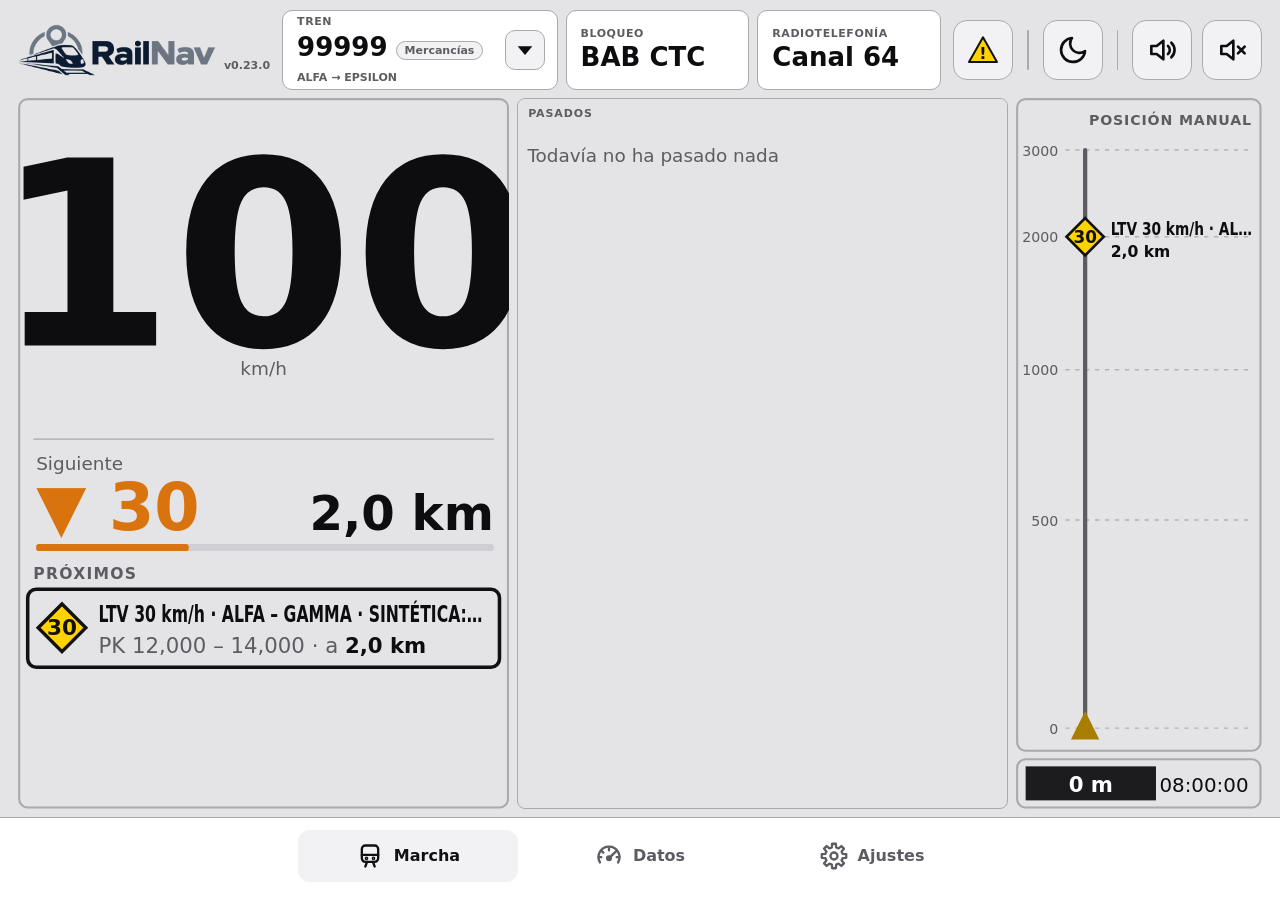
==== index.html @ 07e506e9 "RailNav 0.23.0: GPS sin cobertura, VME de estación y notas de Joan - GPS: si una lectura se descarta" ====
<!DOCTYPE html>
<html lang="es">
<head>
<meta charset="utf-8">
<title>RailNav</title>
<meta name="viewport" content="width=device-width, initial-scale=1, viewport-fit=cover, user-scalable=no">
<meta name="description" content="Hoja de ruta y LTV para el maquinista. Servicio no oficial ni homologado por la AESF.">
<meta name="theme-color" content="#0a0a0b">
<meta name="apple-mobile-web-app-capable" content="yes">
<meta name="mobile-web-app-capable" content="yes">
<meta name="apple-mobile-web-app-status-bar-style" content="black-translucent">
<meta name="apple-mobile-web-app-title" content="RailNav">
<link rel="manifest" href="manifest.webmanifest">
<link rel="apple-touch-icon" href="img/apple-touch-icon.png">
<link rel="icon" type="image/png" sizes="192x192" href="img/icon-192.png">
<link rel="stylesheet" href="css/app.css">
<script>
  // Tema antes de pintar, para que no parpadee.
  try { const t = JSON.parse(localStorage.getItem("railnav.tema")); if (t) document.documentElement.dataset.theme = t; } catch (e) {}
  // App instalada en la pantalla de inicio: la barra de estado del iPad va encima.
  if (navigator.standalone || matchMedia("(display-mode: standalone)").matches) document.documentElement.classList.add("instalada");
  // Disposición de la pantalla (Ajustes → Pantalla): teléfono o tablet; «auto» según el tamaño.
  try {
    const d = JSON.parse(localStorage.getItem("railnav.pantalla")) || "auto";
    document.documentElement.dataset.disp = d !== "auto" ? d : Math.min(screen.width, screen.height) < 600 ? "telefono" : "tablet";
  } catch (e) { document.documentElement.dataset.disp = Math.min(screen.width, screen.height) < 600 ? "telefono" : "tablet"; }
</script>
</head>
<body class="app">
<div class="w"><div class="row">
<div class="menu">
  <div class="brand" id="brand"></div>
  <div class="herr">
   <nav class="nav"><button id="m-marcha" aria-label="Pantalla de marcha" data-l="Marcha"></button><button id="m-datos" aria-label="Datos del tren" data-l="Datos"></button><button id="m-ajustes" aria-label="Ajustes" data-l="Ajustes"></button></nav>
   <div class="mb"><button id="m-tf" class="m-tf" aria-label="Telefonemas" title="Telefonemas"><svg viewBox="0 0 48 48" width="30" height="30" aria-hidden="true"><polygon points="24,5 45,42 3,42" fill="#ffd200" stroke="#111" stroke-width="3" stroke-linejoin="round"/><text x="24" y="38" font-size="24" font-weight="800" text-anchor="middle" fill="#111">!</text></svg><span id="tf-n" class="tf-n" hidden></span></button><span class="sep tf-sep" aria-hidden="true"></span><button id="m-tema" aria-label="Tema día o noche"></button><span class="sep" aria-hidden="true"></span><button id="m-vol" aria-label="Volumen" aria-haspopup="true" aria-expanded="false"></button><button id="m-mute" aria-label="Silenciar" aria-pressed="false"></button></div>
  </div>
</div>
<div class="info" aria-live="polite">
  <div class="ic ic-tren"><small>Tren</small><b id="in-tren">—</b><span id="in-ruta" class="ic-r"></span><button id="in-ficha" class="ic-tg" aria-expanded="false" aria-controls="pop-ficha" aria-label="Ver los datos del tren" title="Datos del tren" hidden></button></div>
  <div class="ic"><small>Bloqueo</small><b id="in-bq">—</b></div>
  <div class="ic"><small><span class="larga">Radiotelefonía</span><span class="corta">Radio</span></small><b id="in-rd">—</b></div>
</div>
<!-- Datos del tren: desplegable flotante desde el cuadro «Tren», en todas las pantallas (v0.20.2) -->
<div id="pop-ficha" class="pop-ficha" role="dialog" aria-label="Datos del tren" hidden><div id="kv" class="ficha"></div></div>
<div id="rev" class="modal" hidden>
 <div class="modal-c" role="dialog" aria-modal="true" aria-labelledby="rev-t">
  <h2 id="rev-t">Revisar LTV</h2>
  <div id="rev-d" class="rev-d"></div>
  <label class="rev-v" id="rev-vl">Velocidad para este tren<span><input id="rev-v" type="text" inputmode="numeric" pattern="[0-9]*" maxlength="3" autocomplete="off"><b>km/h</b></span></label>
  <div class="rev-b">
   <button id="rev-si" class="pri">Aplica</button>
   <button id="rev-no">No aplica</button>
  </div>
  <div class="rev-b2"><button id="rev-quitar">Volver a «a revisar»</button><button id="rev-x">Cancelar</button></div>
  <div class="rev-nota">La decisión es tuya: se guarda en este dispositivo, solo para esta ruta. Si aplica, cuenta en la velocidad máxima de la marcha; si no, deja de avisarse.</div>
 </div>
</div>
<div id="tf-modal" class="modal tf-modal" hidden>
 <div class="modal-c tf-modal-c" role="dialog" aria-modal="true" aria-labelledby="tf-titulo">
  <form id="tf-form" class="tf-form" hidden autocomplete="off">
   <input type="hidden" id="tf-id">
   <h2 id="tf-titulo" class="tf-titulo"></h2>
   <div class="tf-2 tf-meta">
    <label>Número<input id="tf-num" type="number" inputmode="numeric" min="1" max="99" required></label>
    <label>Hora<input id="tf-hora" type="time" required></label>
   </div>
   <label class="tf-meta">Emisor<input id="tf-emisor" list="tf-emisores" placeholder="p.e. RC CTC"></label>
   <label class="tf-meta">Receptor<input id="tf-receptor" placeholder="Maquinista …"></label>
   <div class="tf-t tf-meta">Telefonema</div>
   <div class="seg tf-meta" role="radiogroup" aria-label="Tipo de telefonema">
    <label><input type="radio" name="tf-tipo" value="ltv" checked>Establece LTV/CSV</label>
    <label><input type="radio" name="tf-tipo" value="suprime">Suprime LTV/CSV</label>
    <label><input type="radio" name="tf-tipo" value="registro">Otro</label>
   </div>
   <div class="tf-lugar">
    <div class="tf-2">
     <label><span>Velocidad</span><span class="tf-u"><input id="tf-v" type="number" inputmode="numeric" min="1" max="400" placeholder="km/h"><b>km/h</b></span></label>
     <label>Vía(s)<input id="tf-via" placeholder="p. ej. I, II"></label>
    </div>
    <div class="tf-2">
     <label>PK inicio<input id="tf-pki" inputmode="decimal" placeholder="p. ej. 45,3"></label>
     <label>PK final<input id="tf-pkf" inputmode="decimal" placeholder="p. ej. 46,1"></label>
    </div>
    <label>Estación inicio<select id="tf-esti"></select></label>
    <label>Estación final<select id="tf-estf"></select></label>
    <div id="tf-donde" class="tf-r"></div>
   </div>
   <div class="tf-ltv">
    <label>Causa<input id="tf-causa" placeholder="p. ej. estado de la vía"></label>
    <div class="tf-t">Señalización</div>
    <div class="seg" role="radiogroup" aria-label="Señalización">
     <label><input type="radio" name="tf-sen" value="si" checked>Señalizada</label>
     <label><input type="radio" name="tf-sen" value="no">Sin señalizar</label>
    </div>
    <div class="tf-t">¿Supone CSV?</div>
    <div class="seg" role="radiogroup" aria-label="Supone CSV">
     <label><input type="radio" name="tf-csvr" value="si">Sí</label>
     <label><input type="radio" name="tf-csvr" value="no" checked>No</label>
    </div>
   </div>
   <label class="tf-otro">Mensaje<textarea id="tf-msg" rows="3" placeholder="El texto del telefonema"></textarea></label>
   <label class="tf-meta">Firma<input id="tf-firma" placeholder="Apellido del emisor" autocapitalize="words"></label>
   <div id="tf-err" class="tf-err" role="alert"></div>
   <div class="tf-bot"><button type="submit" id="tf-guardar">Guardar</button><button type="button" id="tf-cancelar">Cancelar</button></div>
  </form>
 </div>
</div>
<div id="conf" class="modal" hidden>
 <div class="modal-c conf-c" role="alertdialog" aria-modal="true" aria-labelledby="conf-t" aria-describedby="conf-m">
  <h2 id="conf-t"></h2>
  <p id="conf-m" class="conf-m"></p>
  <div class="rev-b"><button id="conf-no">Cancelar</button><button id="conf-si" class="pri"></button></div>
 </div>
</div>
<div id="pop-vol" class="pop pop-vol" role="dialog" aria-label="Volumen" hidden>
  <b id="vol-n" class="vol-n"></b>
  <div id="vol" class="vslider" role="slider" tabindex="0" aria-label="Volumen" aria-orientation="vertical" aria-valuemin="0" aria-valuemax="100"><i class="vs-fill"></i><i class="vs-thumb"></i></div>
</div>
<div class="vw">
 <!-- Pantalla de marcha -->
 <div id="v-marcha">
  <div id="aviso-ruta" class="aviso-ruta" role="alert" hidden>Esta ruta se generó con una versión anterior de RailNav y sus velocidades pueden ir desplazadas una fila. <b>Vuelve a generarla</b> desde los PDF en Ajustes.</div>
  <div class="scr">
   <div class="sup">
    <svg id="sa" viewBox="3.25 3.25 346.5 433.5" aria-label="Velocidad y avisos"></svg>
    <svg id="sc" viewBox="595.25 3.25 256.5 433.5" aria-label="Línea de tiempo: arrastra para mover el tren"></svg>
   </div>
   <div class="hist" id="hist" aria-label="Avisos pasados"><div id="hist-l"></div></div>
   <!-- Teléfono: los mismos datos en piezas que se leen a ese tamaño -->
   <div id="mv-vel" class="mv-vel" aria-label="Velocidad"></div>
   <div id="mv-prox" class="mv-prox" aria-label="Próximos avisos"></div>
   <svg id="mv-linea" class="mv-linea" aria-label="Línea de tiempo: arrastra para mover el tren"></svg>
   <div id="mv-odo" class="mv-odo"></div>
  </div>
  <div class="pie">
   <div id="simbar" class="simbar" hidden>
    <span class="sb-t">Simulación</span>
    <span class="sb-tr" role="group" aria-label="Reproducción">
     <button id="sb-ini" aria-label="Al principio de la ruta" title="Principio"></button>
     <button id="sb-atr" aria-label="Rebobinar 1 km" title="Rebobinar 1 km"></button>
     <button id="sb-play" aria-label="Marcha" title="Marcha"></button>
     <button id="sb-pausa" aria-label="Pausa" title="Pausa"></button>
     <button id="sb-ade" aria-label="Adelantar 1 km" title="Adelantar 1 km"></button>
     <button id="sb-fin" aria-label="Al final de la ruta" title="Final"></button>
    </span>
    <span class="sb-f" role="group" aria-label="Velocidad de la simulación"><button data-f="1">×1</button><button data-f="10">×10</button><button data-f="40">×40</button><button data-f="100">×100</button></span>
   </div>
  </div>
 </div>
 <!-- Datos -->
 <div id="v-datos" hidden>
  <div class="pn">
   <div class="hj-top"><div class="tabs" id="tabs"><button data-t="hoja" class="on">Hoja de ruta</button><button data-t="dltv">DLTV</button><button data-t="cvm">CVM</button></div><button id="hj-aqui" aria-label="Ir a la posición actual" title="Posición actual"></button></div>
   <div id="t-hoja">
    <div class="hj-ley"><span><i style="background:#28A0FF"></i>CSV</span><span><i class="i-aqui"></i>Posición actual</span><span><i class="i-rep"></i>Celda combinada</span></div>
    <div class="hj-w" id="hj-w"><table id="tb" class="hj"></table></div>
   </div>
   <div id="t-cvm" hidden><div id="cv" class="cv"></div></div>
   <div id="t-dltv" hidden>
    <div class="dl-top"><div class="hj-ley" id="dl-cab"></div><button class="ltvm-mas" data-ltvman="nueva">+ Añadir LTV</button></div>
    <div id="dl-man"></div>
    <div class="hj-w" id="dl-w"><table id="dl" class="hj dlc"></table></div>
   </div>
  </div>
 </div>
 <!-- Ajustes -->
 <div id="v-ajustes" hidden>
  <section class="pn aj">
   <h2 data-i="doc">Nueva ruta</h2>
   <div class="cargas">
    <label class="carga"><span class="carga-i" data-i="doc"></span><span><b>Hoja de ruta</b><small class="carga-n" data-vacio="Elegir PDF">Elegir PDF</small></span><input id="f-hoja" type="file" accept="application/pdf,.pdf"></label>
    <label class="carga"><span class="carga-i" data-i="ltv"></span><span><b>DLTV de la semana</b><small class="carga-n" data-vacio="Elegir PDF">Elegir PDF</small></span><input id="f-dltv" type="file" accept="application/pdf,.pdf"></label>
    <label class="carga"><span class="carga-i" data-i="doc"></span><span><b>CVM</b><small class="carga-n" data-vacio="Elegir PDF">Elegir PDF</small></span><input id="f-cvm" type="file" accept=".pdf,application/pdf,.json,application/json" multiple></label>
   </div>
   <div id="cvm-lista" class="cvm-lista"></div>
   <label class="fila" id="fila-prevalece" hidden><span>Si la hoja y el CVM no coinciden<small>Se aplica al generar la ruta</small></span><select id="sel-prevalece"><option value="restrictiva">La más restrictiva</option><option value="hoja">La hoja de ruta</option><option value="cvm">El CVM</option></select></label>
   <label class="fila"><span>Cruzar con</span><select id="sel-dltv"></select></label>
   <button id="b-generar" class="pri ancho" disabled>Generar ruta</button>
   <div id="gen-msg" class="gen-msg" aria-live="polite"></div>
   <div id="gen-tramos" class="tr-rev" hidden></div>
  </section>
  <section class="pn aj">
   <h2 data-i="rutas">Rutas guardadas</h2>
   <div id="rutas"></div>
   <div class="botones">
    <label class="boton"><input id="f-ruta" type="file" accept=".json,application/json" multiple>Cargar paquete</label>
    <button id="b-demo">Ruta de demostración</button>
   </div>
   <div id="msg-rutas" class="note"></div>
  </section>
  <section class="pn aj">
   <h2 data-i="pin">Posición del tren</h2>
   <div class="seg" role="radiogroup" aria-label="De dónde sale la posición">
    <label><input type="radio" name="modo" value="manual">Manual</label>
    <label><input type="radio" name="modo" value="simulacion">Simulación</label>
    <label id="op-gps"><input type="radio" name="modo" value="gps">GPS</label>
   </div>
   <div id="desc-modo" class="seg-desc"></div>
   <div id="est-gps" class="estado"></div>
   <div id="geo-info" class="geo-info"></div>
   <button id="b-geo">Preparar el GPS de esta ruta</button>
   <div id="geo-msg" class="gen-msg" aria-live="polite"></div>
   <label class="sw" id="op-simgps"><span>GPS simulado<small>Un tren ficticio con errores y túneles, para probar en casa</small></span><input type="checkbox" role="switch"></label>
   <label class="fila sub"><span>Velocidad del tiempo</span><select id="sel-simgps"><option value="1">Real</option><option value="5">×5</option><option value="10">×10</option><option value="20">×20</option></select></label>
   <label class="sw"><span>Grabar recorrido<small id="est-grabar" class="estado">Para medir la precisión en un viaje</small></span><input type="checkbox" id="op-grabar" role="switch"></label>
   <div id="recorridos"></div>
   <details class="mas" id="prueba-cvm"><summary>Ruta de prueba desde el CVM</summary>
    <div class="sec-ley">Sin hoja de ruta: los PK, la V Max, los CSV, las VME, el bloqueo y la radio salen del CVM que has cargado y, si has elegido un DLTV, se cruzan sus LTV. No lleva horario ni paradas. <b>Solo para pruebas.</b></div>
    <label class="fila"><span>Línea</span><select id="pc-linea"></select></label>
    <label class="fila"><span>Desde</span><select id="pc-desde"></select></label>
    <label class="fila"><span>Hasta</span><select id="pc-hasta"></select></label>
    <label class="fila"><span>Tipo de tren<small>Columna del CVM</small></span><select id="pc-tipo"><option value="n">N</option><option value="a">A</option><option value="b">B</option></select></label>
    <label class="fila"><span>Velocidad máxima del tren<small>Vacío: la del CVM</small></span><input id="pc-tope" type="number" inputmode="numeric" min="10" max="400" step="5" placeholder="km/h"></label>
    <button id="pc-generar" class="pri ancho">Generar y abrir</button>
    <div id="pc-msg" class="gen-msg" aria-live="polite"></div>
   </details>
   <details class="mas"><summary>Cómo funciona el GPS</summary>
    <div class="note">El trazado de la vía sale de OpenStreetMap (© colaboradores de OpenStreetMap, licencia ODbL), con las estaciones de la hoja como referencia de los PK. Las rutas conocidas ya lo traen; para una nueva se prepara una vez con conexión y luego funciona sin ella. Sin lecturas buenas, la app avisa «posición no fiable». Un iPad solo Wi-Fi no tiene GPS: toma la posición de las redes Wi-Fi cercanas.</div>
   </details>
  </section>
  <section class="pn aj">
   <h2 data-i="campana">Durante la marcha</h2>
   <label class="sw"><span>Avisos sonoros<small id="desc-sonar"></small></span><input type="checkbox" id="op-sonar" role="switch"></label>
   <button id="b-probar-aviso">Escuchar los avisos</button>
   <label class="sw"><span>Adelanto o retraso<small>Respecto al horario de la hoja</small></span><input type="checkbox" id="op-desvio" role="switch"></label>
   <label class="sw lon"><span>Longitud del tren<small id="desc-longitud"></small></span><span class="lon-c"><input type="text" id="op-longitud" inputmode="numeric" pattern="[0-9]*" maxlength="4" autocomplete="off" placeholder="0" aria-label="Longitud del tren en metros"><b>m</b></span></label>
  </section>
  <section class="pn aj">
   <h2 data-i="pantalla">Pantalla</h2>
   <div class="seg" role="radiogroup" aria-label="Disposición">
    <label><input type="radio" name="pantalla" value="auto">Automática</label>
    <label><input type="radio" name="pantalla" value="telefono">Teléfono</label>
    <label><input type="radio" name="pantalla" value="tablet">Tablet</label>
   </div>
   <div id="est-pantalla" class="seg-desc"></div>
   <details class="mas"><summary>Bordes de la pantalla</summary>
    <div class="ajb"><span>Panel superior</span><button data-aj="sup" data-d="-4" aria-label="Menos">−</button><b id="aj-sup"></b><button data-aj="sup" data-d="4" aria-label="Más">+</button></div>
    <div class="ajb"><span>Panel inferior</span><button data-aj="inf" data-d="-4" aria-label="Menos">−</button><b id="aj-inf"></b><button data-aj="inf" data-d="4" aria-label="Más">+</button></div>
    <button id="aj-rest">Restablecer</button>
   </details>
   <label class="sw"><span>Pantalla siempre encendida<small id="est-despierto" class="estado"></small></span><input type="checkbox" id="op-despierto" role="switch"></label>
  </section>
  <section class="pn aj">
   <h2 data-i="tabla">Tablas de tramos</h2>
   <div class="sec-ley">La línea de ADIF de cada tramo, para cruzar la hoja con el DLTV. Se crean al generar una ruta nueva (la app propone las líneas y tú las confirmas) o se cargan de un archivo.</div>
   <details class="mas" id="tablas-d"><summary id="tablas-n">Tablas</summary><div id="tablas"></div></details>
   <div id="tabla-ed" class="tr-rev" hidden></div>
   <div class="botones"><label class="boton"><input id="f-tabla" type="file" accept=".json,application/json">Cargar tabla</label></div>
   <div id="msg-tablas" class="gen-msg" aria-live="polite"></div>
  </section>
  <section class="pn aj">
   <h2 data-i="pictos">Pictogramas</h2>
   <div class="sec-ley">Los avisos de la pantalla de marcha: forma, colores, distancia de aviso y mensaje.</div>
   <div class="botones copia"><button id="oi">Editar pictogramas</button><button id="b-pic-reset">Restablecer</button></div>
   <div id="msg-pic" class="gen-msg" aria-live="polite"></div>
  </section>
  <section class="pn aj">
   <h2 data-i="almacen">Tus datos</h2>
   <div id="datos-res" class="sec-ley"></div>
   <div id="datos-cad" class="caduca-aviso" role="status" hidden></div>
   <div class="botones copia">
    <button id="b-copia">Descargar copia de seguridad</button>
    <label class="boton"><input id="f-copia" type="file" accept=".json,application/json">Importar una copia</label>
   </div>
   <div id="imp" class="imp" hidden>
    <div id="imp-cab" class="imp-cab"></div>
    <div id="imp-lista"></div>
    <div class="botones copia"><button id="imp-si" class="pri">Incorporar lo marcado</button><button id="imp-no">Cancelar</button></div>
   </div>
   <button id="b-borrar-todo" class="peligro ancho">Borrar todos los datos</button>
   <div id="msg-datos" class="gen-msg" aria-live="polite"></div>
   <div class="note">Todo se guarda solo en este dispositivo. La copia es un solo archivo: sirve para cambiar de dispositivo, pasar rutas, DLTV, CVM o tablas de tramos a un compañero o enviarla al desarrollo de la app. Al importarla eliges qué se incorpora.</div>
  </section>
  <section class="pn aj">
   <h2 data-i="legal">Información legal</h2>
   <div class="botones legal-b">
    <button data-legal="condiciones">Condiciones de uso</button>
    <button data-legal="privacidad">Privacidad</button>
    <button data-legal="contacto">Contacto</button>
   </div>
  </section>
  <div id="acerca" class="acerca"></div>
 </div>
 <!-- Telefonemas -->
 <div id="v-tf" hidden>
  <div class="tf-cab"><h2>Telefonemas</h2><span id="tf-tren" class="tf-tren"></span></div>
  <button id="tf-nuevo" class="tf-nuevo">+ Nuevo telefonema</button>
  <datalist id="tf-emisores"></datalist>
  <div id="tf-lista"></div>
  <div class="tf-exp"><button id="tf-csv-exp">Exportar CSV para la empresa</button><button id="tf-compartir">Compartir el registro (texto)</button></div>
  <p class="tf-nota">Los telefonemas se guardan 30 días en este dispositivo y luego se borran solos. El CSV lleva todos los guardados, de todas las rutas.</p>
 </div>
 <!-- Información legal -->
 <div id="v-legal" hidden>
  <button id="bk-legal" style="margin:0 0 8px">← Ajustes</button>
  <div class="tabs" id="tabs-legal"><button data-legal="condiciones">Condiciones</button><button data-legal="privacidad">Privacidad</button><button data-legal="contacto">Contacto</button></div>
  <div class="pn" id="legal-txt"></div>
 </div>
 <!-- Pictogramas -->
 <div id="v-pictos" hidden>
  <button id="bk" style="margin:0 0 8px">← Ajustes</button>
  <div class="g">
   <div class="pn"><h2>Pictogramas de los avisos</h2><div class="sec-ley">Avisos de la pantalla de marcha: salen de la hoja de ruta y, los marcados DLTV, del documento de LTV. Se pueden editar.</div><div id="grid"></div><button id="nw">Nuevo</button><button id="du">Duplicar</button><button id="de">Eliminar</button></div>
   <div class="pn" id="ed"></div>
  </div>
  <div class="pn"><b>JSON de pictogramas</b><br><button id="ex">Exportar</button><button id="im">Aplicar JSON</button><button id="rr">Restaurar</button><textarea id="js" spellcheck="false" style="margin-top:8px"></textarea></div>
 </div>
</div>
</div></div>
<script type="module" src="js/main.js"></script>
</body>
</html>
---- css/app.css ----
:root{--bg:#e4e4e6;--ln:#a9a9ae;--tx:#0d0d0f;--gy:#5c5c62;--disc:#1c1c1e;--dt:#fff;--blu:#8e8e93;--blu2:#cfcfd3;--yl:#a87d00;--bt:#d1d1d6;--pn:#fff;--in:#f2f2f4;--ac:#111113;--lt:#d92d20;--dn:#d9730d;--up:#12805c;--sobre-ac:#fff;box-sizing:border-box;padding-top:env(safe-area-inset-top,0px);padding-bottom:env(safe-area-inset-bottom,0px)}
@media (prefers-color-scheme:dark){:root:not([data-theme="light"]){--bg:#0a0a0b;--ln:#3d3d42;--tx:#f2f2f4;--gy:#a1a1a8;--disc:#e5e5ea;--dt:#000;--blu:#636366;--blu2:#3a3a3e;--yl:#e6e600;--bt:#2c2c2e;--pn:#1c1c1e;--in:#111113;--ac:#f2f2f4;--lt:#ff5a4d;--dn:#ff9a3c;--up:#3fc28f;--sobre-ac:#000}
}
:root[data-theme="dark"]{--bg:#0a0a0b;--ln:#3d3d42;--tx:#f2f2f4;--gy:#a1a1a8;--disc:#e5e5ea;--dt:#000;--blu:#636366;--blu2:#3a3a3e;--yl:#e6e600;--bt:#2c2c2e;--pn:#1c1c1e;--in:#111113;--ac:#f2f2f4;--lt:#ff5a4d;--dn:#ff9a3c;--up:#3fc28f;--sobre-ac:#000}
*{box-sizing:border-box}
body{margin:0;overflow:hidden;background:var(--bg);color:var(--tx);font:15px/1.35 system-ui,-apple-system,"Segoe UI",sans-serif;padding:10px 18px}
.w{margin:0 auto;height:calc(100vh - 20px);height:calc(100dvh - 20px)}
.row{display:flex;flex-direction:column;gap:8px;align-items:stretch;height:100%}
.vw{flex:1;min-width:0;min-height:0;width:100%}
[hidden]{display:none!important}
#v-marcha,#v-datos,#v-ajustes,#v-pictos,#v-legal,#v-tf{height:100%;overflow:auto;-webkit-overflow-scrolling:touch;overscroll-behavior:contain}
#v-marcha{display:flex;flex-direction:column}
#v-datos{display:flex;flex-direction:column;overflow:hidden}
#v-datos>.pn:last-child{flex:1;min-height:0;display:flex;flex-direction:column;margin-bottom:0}
#t-hoja,#t-dltv,#t-cvm{flex:1;min-height:0;display:flex;flex-direction:column}
#v-ajustes>.pn:last-child,#v-pictos>.pn:last-child{margin-bottom:0}
.menu{display:flex;align-items:center;justify-content:space-between;gap:12px;width:100%}
.info{display:grid;grid-template-columns:repeat(3,minmax(0,1fr));gap:8px}
.ic{display:flex;align-items:center;justify-content:space-between;gap:10px;min-width:0;border:1.5px solid var(--ln);border-radius:10px;background:var(--pn);padding:6px 14px}
.ic small{flex:none;font-size:11px;font-weight:700;letter-spacing:.05em;text-transform:uppercase;color:var(--gy)}
.ic b{min-width:0;font-size:clamp(17px,2.3vw,26px);line-height:1.15;white-space:nowrap;overflow:hidden;text-overflow:ellipsis}
.ic b.vacio{color:var(--gy);font-weight:600}
.ic .corta{display:none}
.mb,.nav,.herr{display:flex;gap:10px;align-items:center}
.mv-vel,.mv-prox,.mv-linea,.mv-odo{display:none}
.mb .sep{width:1.5px;height:40px;background:var(--ln);margin:0 4px;border-radius:1px}

.brand{display:flex;align-items:center;gap:8px;min-width:0}
.brand b{font-size:clamp(16px,2.2vw,22px);letter-spacing:.01em}
.brand small{display:block;font-size:12px;color:var(--gy);font-weight:600}
.menu button{width:60px;height:60px;padding:0;margin:0;display:grid;place-items:center;border-radius:14px}
.menu button.mudo{color:#fff;background:var(--dn);border-color:var(--dn)}
.menu button.on{outline:3px solid var(--ac)}
.menu svg{width:32px;height:32px}
svg{display:block;font-family:inherit}
.scr{flex:1;min-height:0;display:grid;grid-template-columns:auto minmax(0,1fr) auto;gap:8px;container-type:size}
#sa,#sc{height:100%;width:auto;aspect-ratio:346.5/433.5}
#sc{aspect-ratio:256.5/433.5}
.hist{height:100%;align-self:stretch;border:1.5px solid var(--ln);border-radius:8px;overflow-y:scroll;font-size:calc(13 * var(--u, 1.45px));scrollbar-width:auto;scrollbar-color:var(--blu) transparent}
.hist::-webkit-scrollbar{width:10px}
.hist::-webkit-scrollbar-thumb{background:var(--blu);border-radius:6px}
.hist::-webkit-scrollbar-track{background:color-mix(in srgb,var(--blu2) 40%,transparent);border-radius:6px}
.hr{display:flex;gap:.7em;align-items:center;padding:.5em .5em .5em .3em;border-bottom:1px solid color-mix(in srgb,var(--ln) 60%,transparent)}
.hr svg{flex:none;width:2.15em;height:2.15em}
.hr b{display:block;font-weight:400;line-height:1.2}
.hr small{display:block;font-size:.85em;color:var(--gy);margin-top:.15em}
.hist .vac{padding:1em .5em;color:var(--gy)}
.note{font-size:11px;opacity:.75;margin-top:8px}
.g{display:grid;grid-template-columns:minmax(0,1fr) minmax(0,1fr);gap:10px}
@media (max-width:720px){.g{grid-template-columns:1fr}
}
.pn{background:var(--pn);border:1px solid var(--ln);border-radius:12px;padding:10px;margin-bottom:10px}
h2{font-size:16px;margin:0 0 6px}
#grid{display:grid;grid-template-columns:repeat(auto-fill,minmax(92px,1fr));gap:8px}
.c{border:1px solid var(--ln);border-radius:10px;padding:8px 4px;text-align:center;font-size:12px;cursor:pointer}
.c.on{outline:3px solid var(--ac)}
.c svg{margin:0 auto 4px}
label{display:block;font-size:12px;color:var(--gy);margin-top:8px}
input,select,textarea,button{font:inherit;color:var(--tx);background:var(--in);border:1px solid var(--ln);border-radius:8px;padding:7px 9px;width:100%}
input[type=color]{padding:2px;height:36px}
.r3{display:grid;grid-template-columns:1fr 1fr 1fr;gap:8px}
button{cursor:pointer;width:auto;margin:6px 6px 0 0}
textarea{min-height:90px;font:12px/1.3 ui-monospace,Menlo,monospace}
.pv{display:flex;align-items:center;gap:12px;padding:8px;border:1px dashed var(--ln);border-radius:10px}
table{border-collapse:collapse;width:100%;font-size:13px}
td,th{padding:5px 6px;border-bottom:1px solid var(--ln);text-align:left}

@media (max-width:600px){.ic .larga{display:none}
.ic .corta{display:inline}
.menu{flex-wrap:wrap;justify-content:center;gap:6px}
.mb,.nav,.herr{justify-content:center;gap:6px}
.herr{flex-wrap:wrap}
.ic{flex-direction:column;align-items:flex-start;gap:0;padding:4px 8px}
.ic b{font-size:16px}
.menu button{width:46px;height:46px}
.menu svg{width:24px;height:24px}
.mb .sep{height:30px}
.brand img{height:30px!important}
}
.hj-top{display:flex;flex-wrap:wrap;align-items:center;justify-content:space-between;gap:8px;margin-bottom:8px}
.hj-top h2{margin:0}
.hj-top button{margin:0}
.hj-ley{display:flex;flex-wrap:wrap;gap:6px 14px;font-size:12px;color:var(--gy)}
.cv{overflow-y:auto;overflow-x:hidden;padding:4px 2px 16px}
.cv h3{margin:14px 0 6px;font-size:15px}
.cv-cab,.cv-nada{margin:6px 0;font-size:14px;color:var(--gy);overflow-wrap:anywhere}
.cv-it{display:flex;flex-direction:column;gap:2px;margin:6px 0;padding:10px 12px;border:1px solid var(--ln);border-radius:10px;overflow-wrap:anywhere}
.cv-it span{font-size:14px}
.cv-it small{font-size:12px;color:var(--gy)}
.cv-it.rv{border:1.5px dashed var(--dn)}
.cv-it.sin{opacity:.75}
.cv-mas{margin:8px 0}
.cv-mas summary{min-height:44px;display:flex;align-items:center;font-size:14px;color:var(--gy);cursor:pointer}
.hj-ley i{display:inline-block;width:14px;height:14px;border-radius:3px;vertical-align:-2px;margin-right:4px}
.hj-w{overflow:auto;flex:1;min-height:0;border:1.5px solid var(--ln);border-radius:10px;background:var(--pn)}
table.hj{border-collapse:separate;border-spacing:0;width:100%;font-size:14px;font-variant-numeric:tabular-nums}
.hj th{position:sticky;top:0;z-index:1;background:var(--disc);color:var(--dt);font-size:11px;font-weight:700;letter-spacing:.04em;text-transform:uppercase;padding:7px 8px;text-align:left;white-space:nowrap;border-bottom:0}
.hj td{padding:6px 8px;border-bottom:1px solid var(--ln);vertical-align:middle;white-space:nowrap}
.hj td.n{text-align:right}
.hj td.ce{text-align:center}
.hj .rep{color:color-mix(in srgb,var(--gy) 55%,transparent);font-weight:400}
.hj .nm{display:flex;align-items:center;gap:8px;font-weight:700;white-space:normal;min-width:150px}
.hj .nm svg{flex:none}
.hj .nm.sin{font-weight:400;color:var(--gy)}
.hj .vm{font-weight:700;font-size:16px}
.hj .cs{background:#28A0FF;color:#fff;border-radius:6px;padding:2px 8px;font-weight:700;display:inline-block}
.hj small{display:block;font-size:11px;color:var(--gy)}
.hj tr.nota td{padding:3px 8px 6px 46px;border-bottom:1px solid var(--ln);font-size:13px;white-space:normal}
.hj tr.nota span{display:inline-block;padding:2px 8px;border-radius:6px;background:var(--in);border:1px solid var(--ln)}
.hj tr.nota span.cs{background:#28A0FF;border-color:#28A0FF;color:#fff}
.hj tr.aqui td{background:color-mix(in srgb,var(--yl) 18%,transparent)}
.hj tr.aqui td:first-child{box-shadow:inset 4px 0 var(--yl)}
.hj tr.pg td{background:var(--in);color:var(--gy);font-size:11px;font-weight:700;letter-spacing:.04em;text-transform:uppercase;padding:4px 8px}
.kv2{display:grid;grid-template-columns:repeat(auto-fill,minmax(150px,1fr));gap:8px 16px}
.kv2 b{display:block;font-size:11px;font-weight:600;letter-spacing:.04em;text-transform:uppercase;color:var(--gy)}
.kv2 span{font-weight:700}
.tabs{display:flex;gap:6px;border-bottom:2px solid var(--ln);margin-bottom:10px}
.tabs button{margin:0 0 -2px;border:2px solid transparent;border-bottom:0;border-radius:10px 10px 0 0;background:transparent;font-weight:700;padding:8px 16px;color:var(--gy)}
.tabs button.on{background:var(--pn);border-color:var(--ln);color:var(--tx);border-bottom:2px solid var(--pn)}
.dl-res{display:inline-block;border-radius:6px;padding:2px 8px;font-size:12px;font-weight:700;white-space:nowrap}
.dl-res.ap{background:var(--lt);color:#fff}
.dl-res.rv{background:transparent;color:var(--dn);border:1.5px dashed var(--dn)}
.hj tr.por td{padding:2px 8px 7px 8px;font-size:12px;color:var(--gy);white-space:normal}
.hj td.tw{white-space:normal;min-width:160px}
.ficha{display:flex;flex-wrap:wrap;align-items:center;gap:10px 18px}
.tr-cab{display:flex;align-items:center;gap:12px;padding-right:18px;border-right:1.5px solid var(--ln)}
.tr-ico{display:grid;place-items:center;width:48px;height:48px;border-radius:12px;background:var(--disc);color:var(--dt)}
.tr-num{font-size:26px;font-weight:800;line-height:1.1}
.tr-cl{font-size:12px;font-weight:700;vertical-align:middle;padding:2px 8px;border-radius:20px;background:var(--in);border:1px solid var(--ln);color:var(--gy)}
.tr-ruta{font-weight:700;font-size:14px}
.tr-ruta span{color:var(--ac);padding:0 4px}
.tr-tiles{display:flex;flex-wrap:wrap;gap:8px;flex:1;min-width:0}
.tt{display:flex;align-items:center;gap:8px;padding:5px 10px 5px 6px;border:1px solid var(--ln);border-radius:10px;background:var(--in)}
.tt b{display:block;font-size:10px;font-weight:600;letter-spacing:.04em;text-transform:uppercase;color:var(--gy)}
.tt span{font-weight:700;font-size:14px}
.tl{display:grid;place-items:center;width:34px;height:34px;border-radius:8px;background:var(--pn);border:1px solid var(--ln);color:var(--tx)}
.tl.rv{color:var(--dn);border:1.5px dashed var(--dn);font-weight:800;font-size:18px}
@media (max-width:600px){.tr-cab{border-right:0;padding-right:0}
}
.sec-ley{font-size:12px;color:var(--gy);margin:-2px 0 10px}
.grid2{display:grid;grid-template-columns:repeat(auto-fill,minmax(92px,1fr));gap:8px}
.grid2 .c svg{color:var(--tx)}
.c .tag{display:block;margin:3px auto 0;width:max-content;font-size:9px;font-weight:700;letter-spacing:.05em;padding:0 5px;border-radius:4px;background:#ffd200;color:#111}
@media (max-aspect-ratio:5/4){.scr{flex:none;container-type:inline-size;grid-template-columns:346fr 280fr 256fr;gap:4px}
#sa,#sc{width:100%;height:auto}
.hist{height:0;min-height:100%;align-self:stretch;font-size:calc(13 * var(--u, 1.45px))}
}
/* Vertical (iPad e iPhone en vertical): arriba la velocidad y la línea de tiempo, una al lado
   de la otra y a todo el ancho; debajo, el historial con el resto de la pantalla. */
@media (max-aspect-ratio:4/5){
.scr{flex:1;min-height:0;container-type:normal;display:grid;grid-template-columns:minmax(0,1fr) minmax(0,1fr);grid-template-rows:auto minmax(0,1fr);grid-template-areas:"sa sc" "hi hi";gap:8px}
#sa{grid-area:sa}
#sc{grid-area:sc}
#sa,#sc{width:100%;height:auto;max-height:64vh}
.hist{grid-area:hi;height:auto;min-height:0}
}
/* Pantallas bajas (iPhone apaisado): cabecera compacta para dejar sitio a la marcha. */
@media (max-height:500px){
.row{gap:5px}
.menu{flex-wrap:nowrap!important;justify-content:space-between!important;gap:6px}
.menu button{width:38px;height:38px;border-radius:10px}
.menu svg{width:20px;height:20px}
.mb,.nav,.herr{gap:5px}
.mb .sep{height:24px}
.brand img{height:24px!important}
.brand .ver{font-size:10px}
.info{gap:5px}
.ic{flex-direction:row;align-items:center;padding:2px 10px}
.ic small{font-size:9px}
.ic b{font-size:16px}
.pie{margin-top:3px}
.pie-t{display:none}
}
.brand img{display:block;width:auto}
.brand .ver{align-self:flex-end;margin-bottom:2px;font-size:11px;font-weight:700;color:var(--gy)}
.lg-n{display:none!important}
:root[data-theme="dark"] .lg-d{display:none!important}
:root[data-theme="dark"] .lg-n{display:block!important}
@media (prefers-color-scheme:dark){:root:not([data-theme="light"]) .lg-d{display:none!important}
:root:not([data-theme="light"]) .lg-n{display:block!important}
}
.grid2 .c img{margin:9px auto 6px;max-width:88px;height:auto!important}
#v-datos,#v-ajustes,#v-pictos,#v-legal,#v-tf{padding:0 14px}
.dlc td{padding:5px 8px}
.dlc td small{display:inline;margin-left:4px}
.dlc tr.por td{padding:0 8px 5px 8px;font-size:11.5px}
.dlc td.tw{white-space:nowrap;min-width:0}
.hj th.cc,.hj td.cc{text-align:center}
:root[data-theme="dark"] .tabs button{color:var(--gy);border-color:var(--ln);border-bottom:0;background:var(--in)}
:root[data-theme="dark"] .tabs button.on{background:var(--ac);border-color:var(--ac);color:var(--sobre-ac);border-bottom:2px solid var(--ac)}
:root[data-theme="dark"] .hj-top+div{border-top-color:var(--ac)!important}
@media (prefers-color-scheme:dark){:root:not([data-theme="light"]) .tabs button{color:var(--gy);border-color:var(--ln);border-bottom:0;background:var(--in)}
:root:not([data-theme="light"]) .tabs button.on{background:var(--ac);border-color:var(--ac);color:var(--sobre-ac);border-bottom:2px solid var(--ac)}
:root:not([data-theme="light"]) .hj-top+div{border-top-color:var(--ac)!important}
}
.dl-via{display:inline-block;border-radius:6px;padding:1px 6px;font-size:11px;font-weight:800;border:1.5px solid var(--lt);color:var(--lt);white-space:nowrap}
.hr small b.hv{display:inline;font-size:1em;font-weight:700;color:var(--lt)}
.vchip{display:inline-block;background:var(--in);color:var(--tx);border:1.3px solid var(--tx);font-weight:800;font-size:.85em;letter-spacing:.03em;padding:1px 7px;border-radius:5px;white-space:nowrap;vertical-align:1px}
.vrest{color:var(--tx);font-weight:700}

/* --- app (Fase 6) --- */
html,body{overscroll-behavior:none}
:root{--sup:calc(10px + env(safe-area-inset-top,0px));--inf:calc(10px + env(safe-area-inset-bottom,0px))}
/* App instalada (pantalla de inicio): la barra de estado del iPad (hora, wifi, batería) va
   encima de la app; se deja su alto (hasta 32 px) aunque Safari no lo indique, y aire. */
@media (display-mode:standalone){:root{--sup:calc(max(env(safe-area-inset-top,0px),20px) + 8px)}}
:root.instalada{--sup:calc(max(env(safe-area-inset-top,0px),20px) + 8px)}
body{-webkit-user-select:none;user-select:none;-webkit-tap-highlight-color:transparent;padding:calc(var(--sup) + var(--aj-sup,0px)) calc(18px + env(safe-area-inset-right,0px)) var(--inf) calc(18px + env(safe-area-inset-left,0px))}
:root{padding:0}
/* --extra: lo que iOS resta de más al alto de la pantalla en la app instalada (main.js). */
/* --aj-sup / --aj-inf: ajuste a mano (Ajustes → Pantalla → Bordes). */
/* La app ocupa exactamente la ventana: el cuerpo está fijo de borde a borde (top/bottom 0) y
   todo va dentro. Sin cálculos con 100vh/100dvh, que en el iPhone con la app instalada no
   coinciden con la pantalla (de ahí los huecos y la barra cortada). «Panel inferior» alarga el
   cuerpo hacia abajo (o lo sube, en negativo) si un iPhone concreto lo necesita. */
html:has(body.app){height:100%;overflow:hidden}
body.app{position:fixed;top:0;left:0;right:0;bottom:calc(0px - var(--aj-inf,0px));overflow:hidden}
body.app .w{height:100%}
button,input,select{touch-action:manipulation}
input,textarea,select,.hj td,.hj th{-webkit-user-select:text;user-select:text}
#sc{touch-action:none;cursor:ns-resize}
.pie{display:flex;align-items:center;justify-content:space-between;gap:12px;margin-top:6px;min-height:16px}
.pie-t{font-size:11px;opacity:.75;margin-left:auto;text-align:right}
.simbar{display:flex;align-items:center;gap:8px}
.simbar[hidden]{display:none}
.simbar button{margin:0;height:46px;min-width:52px;display:inline-flex;align-items:center;justify-content:center;gap:6px;border-radius:12px;font-weight:700}
.sb-t{font-size:11px;font-weight:800;letter-spacing:.06em;text-transform:uppercase;color:var(--gy)}
/* Reproductor de la simulación: seis botones juntos, como los de velocidad */
.sb-tr{display:inline-flex}
.sb-tr button{border-radius:0;margin-left:-1px;min-width:52px;padding:0}
.sb-tr button:first-child{border-radius:12px 0 0 12px;margin-left:0}
.sb-tr button:last-child{border-radius:0 12px 12px 0}
.sb-tr button.on,.sb-f button.on{background:var(--ac);border-color:var(--ac);color:#fff}
:root[data-theme="dark"] .sb-tr button.on,:root[data-theme="dark"] .sb-f button.on{color:var(--sobre-ac)}
@media (prefers-color-scheme:dark){:root:not([data-theme="light"]) .sb-tr button.on,:root:not([data-theme="light"]) .sb-f button.on{color:var(--sobre-ac)}}
.sb-f{display:inline-flex}
.sb-f button{border-radius:0;margin-left:-1px;min-width:56px}
.sb-f button:first-child{border-radius:12px 0 0 12px;margin-left:0}
.sb-f button:last-child{border-radius:0 12px 12px 0}
.pop{position:fixed;z-index:50;width:300px;background:var(--pn);border:1.5px solid var(--ln);border-radius:14px;padding:12px 14px;box-shadow:0 10px 30px rgba(0,0,0,.25)}
.pop[hidden]{display:none}
.pop-t{font-size:14px;font-weight:700;display:flex;justify-content:space-between}
.pop input[type=range]{width:100%;margin:12px 0 4px;padding:0;height:34px;border:0;background:transparent;accent-color:var(--ac)}
.vchip{display:inline-block;background:var(--in);color:var(--tx);border:1.3px solid var(--tx);font-weight:800;font-size:.85em;letter-spacing:.03em;padding:1px 7px;border-radius:5px;white-space:nowrap;vertical-align:1px}
.vrest{color:var(--tx);font-weight:700}
.rvchip{display:inline-block;color:var(--dn);border:1.3px dashed var(--dn);font-weight:800;font-size:.8em;padding:0 6px;border-radius:5px}
.hr.rv{background:color-mix(in srgb,var(--dn) 7%,transparent)}
.hj-ley{margin-bottom:8px}
.i-aqui{background:color-mix(in srgb,var(--yl) 40%,transparent);box-shadow:inset 3px 0 var(--yl)}
.hj-top .tabs{margin:0;border:0}
#v-datos>.pn:last-child .hj-top{border-bottom:2px solid var(--ln);margin-bottom:10px;padding-bottom:0;align-items:flex-end}
.ru{display:flex;align-items:center;justify-content:space-between;gap:10px;padding:8px 10px;border:1px solid var(--ln);border-radius:10px;margin-bottom:6px;background:var(--in)}
.ru.on{outline:2px solid var(--ac)}
.ru small{display:block;color:var(--gy);font-size:12px}
.ru button{margin:0 0 0 6px}
.ru .act{font-size:12px;font-weight:700;color:var(--ac)}
.fase{font-size:10px;font-weight:800;letter-spacing:.05em;color:var(--gy);border:1px solid var(--ln);border-radius:5px;padding:1px 5px;vertical-align:2px}
label.op{display:flex;gap:8px;align-items:flex-start;font-size:14px;color:var(--tx);margin-top:10px}
label.op input{width:auto;margin-top:3px}
label.op.off{color:var(--gy)}
label.carga{font-size:14px;color:var(--tx);font-weight:600;margin-top:12px}
.pn h3{font-size:13px;margin:16px 0 0;color:var(--gy);text-transform:uppercase;letter-spacing:.05em}
.estado{font-size:12px;font-weight:700;color:var(--gy);margin-left:4px}
.estado.ok{color:var(--up)}
.estado.mal{color:var(--dn)}
.geo-info{font-size:13px;margin-top:8px;line-height:1.45}
.geo-info ul{margin:4px 0 0;padding-left:18px;font-size:12px;color:var(--gy)}
.rec{display:flex;align-items:center;justify-content:space-between;gap:8px;padding:6px 10px;border:1px solid var(--ln);border-radius:10px;margin-top:6px;background:var(--in);font-size:13px}
.rec small{display:block;color:var(--gy);font-size:12px}
.rec button{margin:0 0 0 6px}
button.pri{background:var(--ac);border-color:var(--ac);color:#fff;font-weight:700;margin-top:12px}
:root[data-theme="dark"] button.pri{color:var(--sobre-ac)}
@media (prefers-color-scheme:dark){:root:not([data-theme="light"]) button.pri{color:var(--sobre-ac)}}
button:disabled{opacity:.45;cursor:default}
.gen-msg{font-size:13px;margin-top:10px;line-height:1.4}
.gen-msg:empty{display:none}
.gen-msg.ok{color:var(--up)}
.gen-msg.mal{color:var(--lt);font-weight:600}
.gen-msg.aviso{color:var(--dn)}
.gen-msg ul{margin:6px 0 0;padding-left:18px;color:var(--tx);font-size:12px}
.tr-rev{margin-top:10px;border:1px solid var(--ln);border-radius:10px;padding:12px;background:var(--in);overflow:hidden;max-width:100%}
.tr-t{width:100%;border-collapse:collapse;font-size:13px}
.tr-t th{text-align:left;font-size:11px;color:var(--gy);font-weight:700;padding:4px 6px;border-bottom:1px solid var(--ln)}
.tr-t td{padding:5px 6px;border-bottom:1px solid var(--ln);vertical-align:middle}
.tr-t td:first-child{font-weight:700;white-space:nowrap}
.tr-t td:nth-child(2){width:84px}
.tr-t input{padding:5px 7px;text-align:center;font-weight:800;font-size:15px}
.tr-t input.duda{border:2px solid var(--dn)}
.tr-t td.nota{font-size:11px;color:var(--gy)}
#sim{display:flex;gap:6px;align-items:center;margin:6px 0 0 26px}
#sim button{margin:0}
#sim select{width:auto}
#sel-simgps{width:auto;margin-left:6px}
code{font:12px ui-monospace,Menlo,monospace;background:var(--in);padding:0 4px;border-radius:4px}
:root[data-theme="dark"] .tabs button{color:var(--gy);border-color:var(--ln);border-bottom:0;background:var(--in)}
:root[data-theme="dark"] .tabs button.on{background:var(--ac);border-color:var(--ac);color:var(--sobre-ac);border-bottom:2px solid var(--ac)}
@media (prefers-color-scheme:dark){:root:not([data-theme="light"]) .tabs button{color:var(--gy);border-color:var(--ln);border-bottom:0;background:var(--in)}:root:not([data-theme="light"]) .tabs button.on{background:var(--ac);border-color:var(--ac);color:var(--sobre-ac);border-bottom:2px solid var(--ac)}}
.ru .aviso{color:var(--dn);font-weight:700}
.tr-rev label{margin-top:0}
.tr-rev .pop-t{margin-bottom:6px}
.tr-t input[type=checkbox]{width:22px;height:22px}

/* ===================================================================== teléfono
   Ajustes → Pantalla («auto»: pantallas de menos de 600 px de lado corto). Vertical: arriba el
   logo y el sonido, debajo Tren / Bloqueo / Radio, la vista y, abajo del todo, los botones de
   las vistas (como las apps del iPhone). Apaisado: una sola fila arriba. */
:root[data-disp="telefono"]{--sup:calc(env(safe-area-inset-top,0px) + 8px);--inf:0px}
/* Instalada: la barra de estado (hora, batería) va encima y iOS difumina su borde; se baja todo. */
:root[data-disp="telefono"].instalada{--sup:calc(env(safe-area-inset-top,0px) + 12px)}
:root[data-disp="telefono"] body{font-size:16px;padding-left:calc(12px + env(safe-area-inset-left,0px));padding-right:calc(12px + env(safe-area-inset-right,0px))}
:root[data-disp="telefono"] .row{display:grid;grid-template-columns:minmax(0,1fr) auto;grid-template-rows:auto auto minmax(0,1fr) auto;grid-template-areas:"brand mb" "info info" "vw vw" "nav nav";gap:8px}
:root[data-disp="telefono"] .menu,:root[data-disp="telefono"] .herr{display:contents}
:root[data-disp="telefono"] .brand{grid-area:brand;align-self:center}
:root[data-disp="telefono"] .brand img{height:30px!important}
:root[data-disp="telefono"] .mb{grid-area:mb;gap:6px;justify-content:flex-end}
:root[data-disp="telefono"] .info{grid-area:info;gap:6px}
:root[data-disp="telefono"] .vw{grid-area:vw;min-height:0}
:root[data-disp="telefono"] .menu .mb button{width:44px;height:44px;border-radius:12px}
:root[data-disp="telefono"] .menu svg{width:24px;height:24px}
:root[data-disp="telefono"] .mb .sep{height:28px;margin:0 2px}
:root[data-disp="telefono"] .ic{flex-direction:column;align-items:flex-start;gap:1px;padding:5px 10px;border-radius:10px}
:root[data-disp="telefono"] .ic small{font-size:10px}
:root[data-disp="telefono"] .ic b{font-size:18px}
:root[data-disp="telefono"] .ic .larga{display:none}
:root[data-disp="telefono"] .ic .corta{display:inline}
/* barra de vistas, abajo */
:root[data-disp="telefono"] .nav{grid-area:nav;display:grid;grid-template-columns:repeat(3,minmax(0,1fr));gap:6px;margin:0 calc(-12px - env(safe-area-inset-right,0px)) 0 calc(-12px - env(safe-area-inset-left,0px));padding:6px calc(12px + env(safe-area-inset-right,0px)) calc(6px + env(safe-area-inset-bottom,0px)) calc(12px + env(safe-area-inset-left,0px));border-top:1.5px solid var(--ln);background:var(--pn)}
:root[data-disp="telefono"] .nav button{width:auto;height:54px;margin:0;display:flex;flex-direction:column;align-items:center;justify-content:center;gap:3px;border:0;border-radius:12px;background:transparent;color:var(--gy);font-size:12px;font-weight:700}
:root[data-disp="telefono"] .nav button::after{content:attr(data-l)}
:root[data-disp="telefono"] .nav button svg{width:26px;height:26px}
:root[data-disp="telefono"] .nav button.on{outline:0;background:var(--in);color:var(--ac)}
/* vistas con scroll: el margen lateral ya lo da el cuerpo */
:root[data-disp="telefono"] #v-datos,:root[data-disp="telefono"] #v-ajustes,:root[data-disp="telefono"] #v-pictos,:root[data-disp="telefono"] #v-legal,:root[data-disp="telefono"] #v-tf{padding:0}
:root[data-disp="telefono"] .pn{padding:12px;border-radius:14px}

/* --- marcha --- */
:root[data-disp="telefono"] #sa,:root[data-disp="telefono"] #sc{display:none}
:root[data-disp="telefono"] .scr{flex:1;min-height:0;container-type:normal;display:grid;grid-template-columns:minmax(0,1fr) 92px;grid-template-rows:auto auto minmax(0,1fr) auto;grid-template-areas:"vel vel" "prox lin" "hist lin" "odo odo";gap:8px}
:root[data-disp="telefono"] .mv-vel{grid-area:vel;display:grid;grid-template-columns:minmax(0,1.1fr) minmax(0,1fr);gap:12px;align-items:center;border:1.5px solid var(--ln);border-radius:12px;padding:8px 14px;background:var(--pn)}
:root[data-disp="telefono"] .mv-prox{grid-area:prox;display:flex;flex-direction:column;gap:6px;max-height:36vh;overflow-y:auto}
:root[data-disp="telefono"] .hist{grid-area:hist;height:auto;min-height:0;font-size:16px;border-radius:12px}
:root[data-disp="telefono"] .mv-linea{grid-area:lin;display:block;width:100%;height:100%;border:1.5px solid var(--ln);border-radius:12px;touch-action:none;cursor:ns-resize}
:root[data-disp="telefono"] .mv-odo{grid-area:odo;display:flex;align-items:center;gap:10px;min-height:40px}
.mv-v{position:relative;display:flex;align-items:baseline;gap:6px;min-width:0}
.mv-n{font-size:84px;font-weight:700;line-height:.95;font-variant-numeric:tabular-nums;letter-spacing:-.02em}
.mv-v.ltv .mv-n{color:var(--lt)}
.mv-v.largo .mv-n{transform:scale(.82);transform-origin:30% 75%}
.mv-u{font-size:15px;color:var(--gy)}
.mv-sin{font-size:24px;font-weight:700;color:var(--gy);line-height:1.15}
.mv-sin small{display:block;font-size:13px;font-weight:400;margin-top:2px}
.mv-et{position:absolute;top:-2px;right:0;display:flex;flex-direction:column;align-items:flex-end;gap:4px}
.mv-cola{font-weight:700;color:var(--tx)}
.mv-ltv{font-size:13px;font-weight:800;color:#fff;background:var(--lt);border-radius:6px;padding:1px 7px}
.mv-sig{display:flex;flex-wrap:wrap;align-items:baseline;column-gap:10px;min-width:0;border-left:1.5px solid var(--ln);padding-left:12px}
.mv-sig small{flex-basis:100%;font-size:13px;color:var(--gy)}
.mv-sig b{font-size:34px;line-height:1.1}
.mv-sig b.baja{color:var(--dn)}
.mv-sig b.sube{color:var(--up)}
.mv-sig b.mv-nada{font-size:20px;color:var(--gy)}
.mv-dist{font-size:22px;font-weight:700;margin-left:auto}
.mv-bar{flex-basis:100%;display:block;height:6px;border-radius:3px;background:var(--blu2);margin-top:6px;overflow:hidden}
.mv-bar i{display:block;height:100%;border-radius:3px}
.mv-bar i.baja{background:var(--dn)}
.mv-bar i.sube{background:var(--up)}
.px{display:flex;align-items:center;gap:10px;padding:7px 10px;border:1.5px solid var(--bc,var(--ln));border-radius:10px;background:var(--pn)}
.px.pri{border-width:3px;padding:6px 9px}
.px.rv{border-style:dashed}
.px svg{flex:none;width:40px;height:40px}
.px b{display:block;font-size:17px;line-height:1.2}
.px small{display:block;font-size:14px;color:var(--gy);margin-top:2px}
.px small strong{color:var(--tx);font-size:16px}
.mv-prox .vac{padding:8px 4px;color:var(--gy);font-size:14px}
.odo-kh{display:flex;align-items:center;gap:10px;flex:none}
.odo-km{background:var(--disc);color:var(--dt);font-weight:800;font-size:20px;padding:5px 12px;border-radius:8px;font-variant-numeric:tabular-nums}
.odo-h{font-size:18px;font-variant-numeric:tabular-nums}
.odo-d{font-size:17px;font-weight:800}
.odo-m{margin-left:auto;font-size:11px;font-weight:800;letter-spacing:.05em;color:var(--gy);text-align:right}
.odo-m.mal{color:var(--lt)}
.mv-odo .odo-km,.mv-odo .odo-h{white-space:nowrap;flex:none}
.mv-odo .odo-res{flex:none;white-space:nowrap;margin:0 0 0 auto;height:40px;width:auto;padding:0 12px;border-radius:10px;border:1.5px solid var(--ln);background:transparent;color:var(--gy);font-size:13px;font-weight:800;letter-spacing:.04em;text-transform:uppercase}
.mv-odo .odo-res b{color:var(--tx);font-size:16px;margin-left:4px;text-transform:none;font-variant-numeric:tabular-nums}
.mv-odo .odo-res.on{border:2.5px solid var(--tx);background:var(--pn);color:var(--tx)}
.mv-odo .odo-res.on b{font-size:19px}
.mv-odo .odo-res.libre b{color:var(--up)}
.mv-odo:has(.odo-res:not([hidden])){flex-wrap:wrap;row-gap:4px}
.mv-odo:has(.odo-res:not([hidden])) .odo-m{flex-basis:100%;text-align:right;margin:0}
:root[data-disp="telefono"] .hr{padding:.55em .6em}
:root[data-disp="telefono"] .pie{margin-top:6px;flex-wrap:wrap}
:root[data-disp="telefono"] .pie-t{font-size:10px;text-align:center;margin:0 auto}
:root[data-disp="telefono"] .simbar{flex-wrap:wrap;gap:6px;width:100%}
:root[data-disp="telefono"] .simbar .sb-t{display:none}
:root[data-disp="telefono"] .simbar button{height:44px;min-width:46px}
:root[data-disp="telefono"] .sb-tr{flex:1 1 100%;display:flex}
:root[data-disp="telefono"] .sb-tr button{flex:1;min-width:0}
:root[data-disp="telefono"] .sb-f{flex:1 1 100%;display:flex}
:root[data-disp="telefono"] .sb-f button{flex:1}
:root[data-disp="telefono"] .sb-f button{min-width:46px;padding:0 6px}

/* --- datos --- */
:root[data-disp="telefono"] .ficha{display:block}
:root[data-disp="telefono"] .tr-cab{border-right:0;padding:0;gap:12px}
:root[data-disp="telefono"] .tr-txt{flex:1;min-width:0}
:root[data-disp="telefono"] .tr-num{font-size:28px}
:root[data-disp="telefono"] .tr-ruta{font-size:16px;line-height:1.25}
.tr-res,.fi-tg{display:none}
:root[data-disp="telefono"] .fi-tg{display:block;flex:none;align-self:flex-start;margin:0;padding:8px 12px;font-size:14px;font-weight:700;border-radius:10px}
:root[data-disp="telefono"] .plegada .tr-res{display:block;font-size:14px;color:var(--gy);margin-top:3px}
:root[data-disp="telefono"] .plegada .tr-tiles{display:none}
:root[data-disp="telefono"] .tr-tiles{display:grid;grid-template-columns:repeat(2,minmax(0,1fr));gap:8px;margin-top:12px}
:root[data-disp="telefono"] .tt{min-width:0;padding:8px 10px 8px 8px}
:root[data-disp="telefono"] .tt>div{min-width:0}
:root[data-disp="telefono"] .tt b{font-size:11px;white-space:nowrap;overflow:hidden;text-overflow:ellipsis}
:root[data-disp="telefono"] .tt span{display:block;font-size:16px;overflow-wrap:anywhere}
:root[data-disp="telefono"] .tt:last-child,:root[data-disp="telefono"] .tt:nth-last-child(2):nth-child(odd){grid-column:1/-1}
:root[data-disp="telefono"] .tt>svg,:root[data-disp="telefono"] .tt>.tl{flex:none}
/* Con la ficha desplegada la vista entera se desplaza y la hoja conserva un alto útil. */
:root[data-disp="telefono"] #v-datos{overflow-y:auto}
:root[data-disp="telefono"] #v-datos>.pn:last-child{flex:1 0 auto;height:max(360px,100%)}
.t-corta{display:none}
:root[data-disp="telefono"] #hj-aqui .t-larga{display:none}
:root[data-disp="telefono"] #hj-aqui .t-corta{display:inline}
:root[data-disp="telefono"] .tabs button{white-space:nowrap}
:root[data-disp="telefono"] .hj-top{flex-wrap:nowrap}
:root[data-disp="telefono"] .tabs button{padding:9px 14px;font-size:16px}
/* «Posición actual» de Datos: botón redondo con icono (v0.20, iPhone e iPad) */
#hj-aqui{flex:none;box-sizing:border-box;width:44px;height:44px;min-width:44px;margin:0 2px 4px 0;padding:0;border-radius:50%;display:flex;align-items:center;justify-content:center;line-height:0;-webkit-appearance:none;appearance:none}
#hj-aqui svg{display:block;flex:none;width:24px;height:24px;margin:0}
:root[data-disp="telefono"] .hj-ley{font-size:12px;gap:4px 12px}
:root[data-disp="telefono"] table.hj{font-size:15px}
:root[data-disp="telefono"] .hj td{white-space:normal;padding:8px 10px}
.hm-g{display:grid;grid-template-columns:62px minmax(0,1fr) auto;column-gap:10px;align-items:center}
.hm-pk{font-variant-numeric:tabular-nums;font-size:15px;line-height:1.2;text-align:right}
.hm-pk small{display:block;font-size:11px;color:var(--gy)}
.hm-g .nm{min-width:0;font-size:16px;overflow-wrap:anywhere}
.hm-v .vm{font-size:22px}
.hm-x{grid-column:2/-1;display:flex;flex-wrap:wrap;gap:4px 12px;margin-top:4px;font-size:14px}
.hm-x .hk i{font-style:normal;font-size:11px;font-weight:700;letter-spacing:.03em;text-transform:uppercase;color:var(--gy)}
.hm-x .hk.hora{font-weight:800}
.hm-x .rep{color:color-mix(in srgb,var(--gy) 70%,transparent)}
:root[data-disp="telefono"] .hj tr.nota td{padding:3px 10px 8px 82px}
:root[data-disp="telefono"] .hj tr.pg td{padding:5px 10px}
.dm-g{display:flex;flex-direction:column;gap:5px}
.dm-1{display:flex;align-items:center;gap:6px;flex-wrap:wrap}
.dm-v{margin-left:auto;font-size:24px}
.dm-2{display:flex;flex-wrap:wrap;gap:3px 14px;font-size:14px}
.dm-2 i,.dm-o i{font-style:normal;font-size:11px;font-weight:700;letter-spacing:.03em;text-transform:uppercase;color:var(--gy)}
.dm-t{font-weight:700;font-size:15px}
.dm-m{font-size:14px}
.dm-o{font-size:13px}
.dm-por{font-size:13px;color:var(--dn)}
:root[data-disp="telefono"] .dlc td{padding:10px}

/* --- ajustes y pictogramas: letra y botones a la medida del dedo --- */
:root[data-disp="telefono"] h2{font-size:19px;margin-bottom:8px}
:root[data-disp="telefono"] .pn h3{font-size:13px;margin-top:20px}
:root[data-disp="telefono"] label{font-size:14px}
:root[data-disp="telefono"] label.op{font-size:16px;gap:10px;margin-top:12px;line-height:1.35}
:root[data-disp="telefono"] label.op input[type=radio],:root[data-disp="telefono"] label.op input[type=checkbox]{width:22px;height:22px;margin-top:0;flex:none}
:root[data-disp="telefono"] label.carga{font-size:16px}
:root[data-disp="telefono"] input,:root[data-disp="telefono"] select,:root[data-disp="telefono"] textarea{font-size:16px;padding:10px 12px}
:root[data-disp="telefono"] #v-ajustes button,:root[data-disp="telefono"] #v-pictos button{min-height:44px;padding:9px 14px;font-size:16px}
:root[data-disp="telefono"] .note,:root[data-disp="telefono"] .sec-ley{font-size:13px}
:root[data-disp="telefono"] .gen-msg,:root[data-disp="telefono"] .geo-info{font-size:15px}
:root[data-disp="telefono"] label.op{display:grid;grid-template-columns:auto minmax(0,1fr);align-items:start}
:root[data-disp="telefono"] label.op>:not(input){grid-column:2}
:root[data-disp="telefono"] .estado{display:block;margin:2px 0 0;font-size:13px}
:root[data-disp="telefono"] .ru{flex-wrap:wrap;padding:10px 12px}
:root[data-disp="telefono"] .ru>div:first-child{flex:1 1 100%;font-size:16px}
:root[data-disp="telefono"] .ru small{font-size:13px}
:root[data-disp="telefono"] .ru>div:last-child{display:flex;flex-wrap:wrap;gap:6px;margin-left:auto}
:root[data-disp="telefono"] .ru button{margin:0}
:root[data-disp="telefono"] .rec{flex-wrap:wrap;font-size:15px}
:root[data-disp="telefono"] #sel-simgps{display:block;margin:8px 0 0;width:auto}
:root[data-disp="telefono"] #grid{grid-template-columns:repeat(3,minmax(0,1fr))}
:root[data-disp="telefono"] .c{font-size:13px;padding:10px 4px}
:root[data-disp="telefono"] .tr-t{font-size:15px}
:root[data-disp="telefono"] .pop{width:min(320px,calc(100vw - 24px))}

/* --- teléfono apaisado: una sola fila arriba y la marcha en tres columnas --- */
@media (orientation:landscape){
:root[data-disp="telefono"]{--inf:calc(env(safe-area-inset-bottom,0px) + 6px)}
:root[data-disp="telefono"] .row{grid-template-columns:minmax(0,1fr) auto auto;grid-template-rows:auto minmax(0,1fr);grid-template-areas:"info nav mb" "vw vw vw";gap:6px}
:root[data-disp="telefono"] .brand{display:none}
:root[data-disp="telefono"] .nav{display:flex;gap:5px;margin:0;padding:0;border:0;background:transparent}
:root[data-disp="telefono"] .nav button{width:44px;height:44px;border:1px solid var(--ln);background:var(--in);color:var(--tx)}
:root[data-disp="telefono"] .nav button::after{content:none}
:root[data-disp="telefono"] .nav button.on{outline:3px solid var(--ac);background:var(--in);color:var(--tx)}
:root[data-disp="telefono"] .mb{gap:5px}
:root[data-disp="telefono"] .ic{flex-direction:row;align-items:center;justify-content:space-between;padding:3px 10px;min-height:44px}
:root[data-disp="telefono"] .scr{grid-template-columns:minmax(0,250px) minmax(0,1fr) 92px;grid-template-rows:auto minmax(0,1fr) auto;grid-template-areas:"vel prox lin" "vel hist lin" "odo hist lin";gap:6px}
:root[data-disp="telefono"] .mv-vel{grid-template-columns:1fr;align-content:start;gap:10px}
:root[data-disp="telefono"] .mv-n{font-size:72px}
:root[data-disp="telefono"] .mv-sig{border-left:0;padding-left:0;border-top:1.5px solid var(--ln);padding-top:8px}
:root[data-disp="telefono"] .mv-prox{max-height:45vh}
:root[data-disp="telefono"] .mv-odo{flex-wrap:wrap;gap:4px 10px}
:root[data-disp="telefono"] .odo-m{flex-basis:100%;text-align:left;margin:0}
:root[data-disp="telefono"] .pie-t{display:none}
}

/* ===================================================================== tablet
   También con las vistas en una barra abajo (pedido por Joan). Arriba, en una fila: logo,
   Tren / Bloqueo / Radiotelefonía y tema/volumen/silencio; en vertical, los cuadros debajo. */
:root[data-disp="tablet"]{--inf:0px}
:root[data-disp="tablet"] .row{display:grid;grid-template-columns:auto minmax(0,1fr) auto;grid-template-rows:auto minmax(0,1fr) auto;grid-template-areas:"brand info mb" "vw vw vw" "nav nav nav";gap:8px 12px}
:root[data-disp="tablet"] .menu,:root[data-disp="tablet"] .herr{display:contents}
:root[data-disp="tablet"] .brand{grid-area:brand;align-self:center}
:root[data-disp="tablet"] .mb{grid-area:mb;justify-content:flex-end}
:root[data-disp="tablet"] .info{grid-area:info;align-self:center}
:root[data-disp="tablet"] .vw{grid-area:vw;min-height:0}
:root[data-disp="tablet"] .ic{flex-direction:column;align-items:flex-start;justify-content:center;gap:1px;min-height:60px;padding:4px 14px}
:root[data-disp="tablet"] .nav{grid-area:nav;display:flex;justify-content:center;gap:12px;margin:0 calc(-18px - env(safe-area-inset-right,0px)) 0 calc(-18px - env(safe-area-inset-left,0px));padding:7px 18px calc(7px + env(safe-area-inset-bottom,0px));border-top:1.5px solid var(--ln);background:var(--pn)}
:root[data-disp="tablet"] .nav button{flex:0 1 220px;width:auto;height:52px;margin:0;display:flex;flex-direction:row;align-items:center;justify-content:center;gap:10px;border:0;border-radius:12px;background:transparent;color:var(--gy);font-size:16px;font-weight:700}
:root[data-disp="tablet"] .nav button::after{content:attr(data-l)}
:root[data-disp="tablet"] .nav button svg{width:28px;height:28px}
:root[data-disp="tablet"] .nav button.on{outline:0;background:var(--in);color:var(--ac)}
@media (max-aspect-ratio:1/1){
:root[data-disp="tablet"] .row{grid-template-rows:auto auto minmax(0,1fr) auto;grid-template-areas:"brand brand mb" "info info info" "vw vw vw" "nav nav nav"}
:root[data-disp="tablet"] .ic{min-height:0;padding:6px 14px}
}
/* Ventana baja (iPad en pantalla dividida, Stage Manager): todo más compacto. */
@media (max-height:600px){
:root[data-disp="tablet"] .nav button{height:42px}
:root[data-disp="tablet"] .ic{min-height:0}
}

/* Bordes de la pantalla (Ajustes → Pantalla) */
.ajb{display:flex;align-items:center;gap:8px;margin-top:10px;font-size:15px}
.ajb span{flex:1}
.ajb button{margin:0;width:48px;height:44px;font-size:22px;font-weight:700;padding:0}
.ajb b{min-width:64px;text-align:center;font-variant-numeric:tabular-nums}

/* ===================================================================== ajustes (v0.9.7)
   Tarjetas con icono, controles segmentados, interruptores y lo largo plegado en «details». */
#v-ajustes .aj h2{display:flex;align-items:center;gap:9px;font-size:18px;margin:0 0 12px}
#v-ajustes .aj h2 svg{flex:none;color:var(--gy)}
#v-ajustes .cargas{display:grid;grid-template-columns:repeat(auto-fit,minmax(200px,1fr));gap:10px}
.cvm-lista{display:flex;flex-wrap:wrap;align-items:center;gap:6px 8px;margin:10px 0 2px;font-size:13px;color:var(--gy)}
.cvm-lista small{flex-basis:100%;font-size:13px}
.cvm-it{display:inline-flex;align-items:center;gap:6px;max-width:100%;padding:4px 4px 4px 10px;border:1px solid var(--ln);border-radius:999px;color:var(--tx);overflow-wrap:anywhere}
.cvm-it button{flex:none;min-width:32px;min-height:32px;padding:0;border:0;background:none;color:var(--gy);font-size:15px}
#v-ajustes label.carga{position:relative;display:flex;align-items:center;gap:12px;margin:0;padding:14px;border:1.5px dashed var(--ln);border-radius:12px;background:var(--in);color:var(--tx);cursor:pointer;font-weight:400}
#v-ajustes label.carga.elegido{border-style:solid;border-color:var(--ac)}
#v-ajustes .carga-i{display:grid;place-items:center;width:44px;height:44px;flex:none;border-radius:10px;background:var(--pn);border:1px solid var(--ln);color:var(--gy)}
#v-ajustes label.carga.elegido .carga-i{color:var(--ac)}
#v-ajustes label.carga b{display:block;font-size:16px}
#v-ajustes label.carga small{display:block;font-size:13px;color:var(--gy);overflow-wrap:anywhere}
#v-ajustes label.carga input,#v-ajustes label.boton input{position:absolute;width:1px;height:1px;opacity:0;pointer-events:none}
#v-ajustes .fila{display:flex;align-items:center;justify-content:space-between;gap:12px;margin:12px 0 0;font-size:15px;color:var(--tx)}
#v-ajustes .fila select{width:auto;max-width:65%;margin:0}
#v-ajustes .fila span small{display:block;font-size:12px;color:var(--gy)}
#v-ajustes .fila.sub{margin:4px 0 0 0;padding-left:14px}
#v-ajustes button.ancho{display:block;width:100%;margin:12px 0 0;min-height:48px;font-size:16px}
#v-ajustes .botones{display:flex;flex-wrap:wrap;gap:8px;margin-top:10px}
#v-ajustes .botones button,#v-ajustes label.boton{margin:0}
#v-ajustes label.boton{position:relative;display:inline-flex;align-items:center;justify-content:center;font-size:15px;color:var(--tx);background:var(--in);border:1px solid var(--ln);border-radius:8px;padding:7px 12px;cursor:pointer;min-height:38px}
#v-ajustes .seg-t{font-size:12px;font-weight:700;letter-spacing:.05em;text-transform:uppercase;color:var(--gy);margin:16px 0 6px}
#v-ajustes .seg{display:flex;border:1.5px solid var(--ln);border-radius:12px;background:var(--in);padding:3px;gap:3px}
#v-ajustes .seg label{position:relative;flex:1;display:flex;align-items:center;justify-content:center;gap:8px;margin:0;min-height:42px;padding:6px 8px;border-radius:9px;font-size:15px;font-weight:700;color:var(--gy);cursor:pointer;text-align:center}
#v-ajustes .seg label input{position:absolute;opacity:0;width:1px;height:1px;pointer-events:none}
#v-ajustes .seg label:has(input:checked){background:var(--ac);color:var(--sobre-ac)}
#v-ajustes .seg label:has(input:disabled){opacity:.4;cursor:default}
#v-ajustes .seg label:has(input:focus-visible){outline:2px solid var(--ac);outline-offset:2px}
#v-ajustes .seg-desc{font-size:13px;color:var(--gy);margin:6px 2px 0;line-height:1.4}
#v-ajustes .seg-desc:empty{display:none}
#v-ajustes label.sw{display:flex;align-items:center;justify-content:space-between;gap:14px;margin:14px 0 0;padding-top:12px;border-top:1px solid color-mix(in srgb,var(--ln) 55%,transparent);font-size:16px;font-weight:600;color:var(--tx);cursor:pointer}
#v-ajustes label.sw.off{opacity:.45}
#v-ajustes label.lon{cursor:default}
.lon-c{display:flex;align-items:center;gap:6px;flex:none}
.lon-c input{width:92px;height:44px;margin:0;padding:0 10px;font:inherit;font-size:18px;font-weight:700;text-align:right;font-variant-numeric:tabular-nums;border:1px solid var(--ln);border-radius:10px;background:var(--bg);color:var(--tx)}
.lon-c b{font-size:15px;color:var(--gy)}
#v-ajustes label.sw small{display:block;font-size:13px;font-weight:400;color:var(--gy);margin:2px 0 0}
#v-ajustes label.sw small.ok{color:var(--up);font-weight:700}
#v-ajustes label.sw small.mal{color:var(--dn);font-weight:700}
#v-ajustes label.sw input{appearance:none;-webkit-appearance:none;flex:none;position:relative;width:52px;height:32px;margin:0;padding:0;border-radius:16px;border:1.5px solid var(--ln);background:var(--blu2);cursor:pointer;transition:background .15s}
#v-ajustes label.sw input::after{content:"";position:absolute;top:2px;left:2px;width:25px;height:25px;border-radius:50%;background:#fff;box-shadow:0 1px 3px rgba(0,0,0,.35);transition:transform .15s}
#v-ajustes label.sw input:checked{background:var(--up);border-color:var(--up)}
#v-ajustes label.sw input:checked::after{transform:translateX(20px)}
#v-ajustes label.sw input:disabled{opacity:.5}
#v-ajustes #est-gps{display:block;margin:6px 2px 0}
#v-ajustes #est-gps:empty{display:none}
#v-ajustes #b-geo{margin-top:10px}
#v-ajustes details.mas{margin-top:14px;padding-top:10px;border-top:1px solid color-mix(in srgb,var(--ln) 55%,transparent)}
#v-ajustes details.mas summary{cursor:pointer;font-size:15px;font-weight:600;color:var(--gy);list-style:none;display:flex;align-items:center;gap:8px;min-height:32px}
#v-ajustes details.mas summary::-webkit-details-marker{display:none}
#v-ajustes details.mas summary::before{content:"›";display:inline-block;font-size:22px;line-height:1;transition:transform .15s}
#v-ajustes details.mas[open] summary::before{transform:rotate(90deg)}
#v-ajustes details.mas>:not(summary){margin-top:8px}
#v-ajustes .sec-ley{margin:0 0 10px}
.acerca{font-size:11px;opacity:.75;text-align:center;margin:6px 0 14px;line-height:1.4}

/* volumen: barra vertical */
:root .pop.pop-vol{width:96px!important;display:flex;flex-direction:column;align-items:center;gap:10px;padding:14px 10px}
.vol-n{font-size:15px;font-variant-numeric:tabular-nums}
.vslider{--v:70%;position:relative;width:56px;height:210px;border-radius:16px;background:var(--in);border:1.5px solid var(--ln);overflow:hidden;touch-action:none;cursor:ns-resize}
.vs-fill{position:absolute;left:0;right:0;bottom:0;height:var(--v);background:var(--ac)}
.vslider.mudo .vs-fill{background:var(--gy);opacity:.5}
.vs-thumb{position:absolute;left:8px;right:8px;bottom:calc(var(--v) - 3px);height:6px;border-radius:3px;background:var(--pn);box-shadow:0 1px 3px rgba(0,0,0,.35)}

/* origen → destino bajo el número del tren */
.ic-r{display:block;max-width:100%;font-size:11px;font-weight:600;color:var(--gy);white-space:nowrap;overflow:hidden;text-overflow:ellipsis}
.ic-r:empty{display:none}
:root[data-disp="telefono"] .ic-r{font-size:10px}

/* teléfono: línea de tiempo más ancha (con la distancia de cada aviso) */
:root[data-disp="telefono"] .scr{grid-template-columns:minmax(0,1fr) 124px}
@media (orientation:landscape){
:root[data-disp="telefono"] .scr{grid-template-columns:minmax(0,250px) minmax(0,1fr) 124px}
:root[data-disp="telefono"] .ic-r{display:none}
}

/* ===================================================================== tus datos e información legal */
#v-ajustes button.peligro{color:var(--lt);border-color:var(--lt);background:transparent;font-weight:700}
#v-ajustes #b-antiguos{margin-top:10px}
#v-ajustes .legal-b button{flex:1 1 auto}
.rec button.on{background:var(--ac);border-color:var(--ac);color:var(--sobre-ac)}
#v-legal .tabs{margin-bottom:10px}
#v-legal .tabs button{margin:0 0 -2px}
.legal{line-height:1.5;font-size:15px;max-width:760px}
.legal h2{font-size:20px;margin:4px 0 10px}
.legal h3{font-size:15px;margin:18px 0 4px;color:var(--tx);text-transform:none;letter-spacing:0}
.legal p{margin:6px 0}
.legal ul{margin:6px 0;padding-left:20px}
.legal li{margin:4px 0}
.legal a{color:var(--tx);text-decoration:underline}
.legal-correo{font-size:20px;font-weight:700;margin:12px 0!important}
.legal-fecha{font-size:12px;color:var(--gy);margin-top:16px}
.legal+.legal{margin-top:28px;padding-top:18px;border-top:1px solid var(--ln)}
:root[data-disp="telefono"] .legal{font-size:16px}

/* ruta generada con una versión anterior (regla de la V Max del 02-11-2026) */
.aviso-ruta{flex:none;margin:0 0 8px;padding:10px 14px;border:2px solid var(--dn);border-radius:12px;color:var(--tx);background:color-mix(in srgb,var(--dn) 14%,transparent);font-size:15px;line-height:1.35}

/* ===================================================================== telefonemas */
.mv-vista{margin:0 0 6px;font-size:14px;font-weight:800;color:#111;background:#ffd200;border-radius:7px;padding:4px 8px;text-align:center;white-space:nowrap;overflow:hidden;text-overflow:ellipsis}
:root[data-disp="telefono"] .mb .tf-sep{display:none}
.m-tf{position:relative}
.menu .mb .m-tf svg{display:block}
.tf-n{position:absolute;top:-5px;right:-5px;min-width:20px;height:20px;padding:0 5px;border-radius:10px;background:var(--lt);color:#fff;font-size:12px;font-weight:800;line-height:20px;text-align:center}
.m-tf.on{outline:3px solid #ffd200}
#v-tf{max-width:760px;margin:0 auto;padding-bottom:40px!important;box-sizing:border-box}
.tf-cab{display:flex;align-items:center;gap:12px;flex-wrap:wrap;margin:0 0 10px}
.tf-cab h2{margin:0;font-size:22px}
.tf-cab button{margin:0}
.tf-tren{color:var(--gy);font-weight:700}
#v-tf .tf-nuevo{display:block;width:100%;margin:0 0 12px;min-height:56px;font-size:18px;font-weight:800;background:#ffd200;color:#111;border:0;border-radius:12px}
.tf-form{display:flex;flex-direction:column;gap:10px;margin:0 0 14px}
.tf-form label{display:flex;flex-direction:column;gap:4px;font-size:13px;font-weight:700;color:var(--gy);margin:0}
.tf-form input,.tf-form textarea{margin:0;font-size:17px;font-weight:600;min-height:46px;border-radius:10px;padding:8px 10px}
.tf-form textarea{min-height:76px;resize:vertical;font-weight:500}
.tf-g2{display:grid;grid-template-columns:1fr 1fr;gap:10px}
.tf-g3{display:grid;grid-template-columns:90px 120px minmax(0,1fr);gap:10px;align-items:end}
.tf-vel{grid-template-columns:150px auto minmax(0,1fr)}
.tf-u{display:flex;align-items:center;gap:6px}
.tf-u input{width:90px}
.tf-u b{color:var(--gy);font-size:14px}
.tf-form label.tf-csv{flex-direction:row;align-items:center;gap:8px;min-height:46px;font-size:16px;color:var(--tx)}
.tf-csv input{width:22px;height:22px;min-height:0;margin:0}
.tf-t{font-size:13px;font-weight:700;color:var(--gy);text-transform:uppercase;letter-spacing:.05em}
:is(#v-tf,#tf-modal) .seg{display:flex;border:1.5px solid var(--ln);border-radius:12px;background:var(--in);padding:3px;gap:3px}
:is(#v-tf,#tf-modal) .seg label{position:relative;flex:1;display:flex;flex-direction:row;align-items:center;justify-content:center;margin:0;min-height:44px;padding:6px 4px;border-radius:9px;font-size:15px;font-weight:700;color:var(--gy);cursor:pointer;text-align:center}
:is(#v-tf,#tf-modal) .seg label input{position:absolute;opacity:0;width:1px;height:1px;min-height:0;pointer-events:none}
:is(#v-tf,#tf-modal) .seg label:has(input:checked){background:var(--ac);color:var(--sobre-ac)}
.tf-r{font-size:13px;font-weight:600;color:var(--up);min-height:1em}
.tf-r.mal{color:var(--dn)}
.tf-form:not([data-tipo="suprime"]) .tf-sup,.tf-form[data-tipo="suprime"] .tf-pt,.tf-form[data-tipo="suprime"] .tf-vel,.tf-form[data-tipo="registro"] .tf-pt,.tf-form[data-tipo="registro"] .tf-vel,.tf-form:not([data-tipo="incidencia"]) .tf-inc,.tf-form[data-tipo="incidencia"] .tf-vel,.tf-form[data-tipo="incidencia"] .tf-hasta{display:none}
.tf-form[data-tipo="vista"] .tf-csv,.tf-form[data-tipo="vista"] .tf-via{visibility:hidden}
.tf-form[data-tipo="incidencia"] .tf-pt{grid-template-columns:1fr}
.tf-err{color:var(--dn);font-weight:700;font-size:14px}
.tf-err:empty{display:none}
.tf-bot{display:flex;gap:10px}
.tf-bot button{margin:0;min-height:52px;font-size:17px;font-weight:800;flex:1}
.tf-bot button[type=submit]{background:var(--ac);color:var(--sobre-ac);border:0}
.tf-it{background:var(--pn);border:1px solid var(--ln);border-radius:12px;padding:12px 14px;margin:0 0 10px}
.tf-it header{display:flex;align-items:baseline;gap:12px}
.tf-it header b{font-size:20px}
.tf-it header span{font-size:17px;font-variant-numeric:tabular-nums}
.tf-chip{margin-left:auto;font-size:12px!important;font-weight:800;padding:2px 8px;border-radius:6px;border:1.5px solid var(--ln);color:var(--gy)}
.tf-chip.en{background:#ffd200;color:#111;border-color:#ffd200}
.tf-chip.an{color:var(--dn);border-color:var(--dn)}
.tf-presc{margin:6px 0 2px;font-size:17px;font-weight:800}
.tf-it dl{display:grid;grid-template-columns:auto 1fr;gap:2px 10px;margin:6px 0 0;font-size:15px}
.tf-it dt{color:var(--gy);font-weight:600}
.tf-it dd{margin:0;white-space:pre-wrap}
.tf-it.anulado .tf-presc,.tf-it.anulado dd{text-decoration:line-through;opacity:.6}
.tf-acc{display:flex;gap:8px;flex-wrap:wrap;margin-top:8px}
.tf-acc button{margin:0;min-height:40px}
.tf-exp{display:grid;grid-template-columns:1fr 1fr;gap:10px;margin:6px 0 0}
.tf-exp button{margin:0;min-height:48px;font-size:16px}
.tf-nota{color:var(--gy);font-size:13px;margin:8px 2px 0}
.tf-form select{margin:0;font-size:16px;font-weight:600;min-height:46px;border-radius:10px}
:is(#v-tf,#tf-modal) .seg{flex-wrap:wrap}
:is(#v-tf,#tf-modal) .seg label{flex:1 1 30%}
@media (max-width:520px){.tf-exp{grid-template-columns:1fr}.tf-g2{grid-template-columns:1fr}.tf-g3{grid-template-columns:76px 110px minmax(0,1fr)}.tf-vel{grid-template-columns:140px auto}.tf-vel .tf-via{grid-column:1/-1}}
:is(#v-tf,#tf-modal) button.peligro{color:var(--lt);border-color:var(--lt);background:transparent;font-weight:700}

/* Teléfono: km/h debajo de la velocidad, los dos centrados (no se sale hacia la línea) */
:root[data-disp="telefono"] .mv-v{flex-direction:column;align-items:center;justify-content:center;gap:0}
:root[data-disp="telefono"] .mv-v .mv-u{margin-top:2px}
:root[data-disp="telefono"] .mv-sin{text-align:center}
/* Teléfono: más aire bajo la barra de vistas (en el iPhone instalado se cortaba) */
@media (min-height:501px){:root[data-disp="telefono"] .nav{padding-bottom:calc(8px + env(safe-area-inset-bottom,0px))}}
/* Sin scroll horizontal en ninguna vista (Ajustes se movía de lado en el iPhone) */
html,body{overflow-x:hidden;max-width:100%}
#v-ajustes,#v-tf,#v-legal{overflow-x:hidden;touch-action:pan-y;overflow-wrap:anywhere}
#v-ajustes img,#v-ajustes table,#v-ajustes pre,#v-ajustes select,#v-ajustes input{max-width:100%}
/* Telefonemas v0.15: en el orden del telefonema, un campo por fila (o dos, bien separados) */
.tf-form{gap:14px}
.tf-form label{min-width:0}
.tf-form input,.tf-form select,.tf-form textarea{width:100%;min-width:0;max-width:100%;box-sizing:border-box}
.tf-form input[type=time]{-webkit-appearance:none;appearance:none;display:block;text-align:left}
.tf-form input[type=time]::-webkit-date-and-time-value{text-align:left}
.tf-2{display:grid;grid-template-columns:minmax(0,1fr) minmax(0,1fr);gap:14px}
.tf-lugar,.tf-ltv{display:flex;flex-direction:column;gap:14px}
.tf-form .tf-u input{width:auto;flex:1}
.tf-form[data-tipo="registro"] .tf-lugar,.tf-form:not([data-tipo="ltv"]) .tf-ltv,.tf-form:not([data-tipo="registro"]) .tf-otro{display:none}
#tf-donde:empty{display:none}
#tf-donde{font-size:14px;line-height:1.35;padding:8px 10px;border-radius:10px;background:var(--in)}
:is(#v-tf,#tf-modal) .seg label{flex:1 1 0;min-width:0;font-size:14px;line-height:1.2;padding:6px 6px}

/* Tablas de tramos como lista de tarjetas: sin tabla ni scroll lateral (v0.15.1) */
.tr-rev .pop-t{font-size:17px;font-weight:800;margin:0 0 10px}
.tr-rev>label{display:flex;flex-direction:column;gap:4px;font-size:13px;font-weight:700;color:var(--gy);margin:0 0 12px}
.tr-rev>label input{font-size:16px;font-weight:600;min-height:44px}
.tr-l{display:flex;flex-direction:column;gap:8px}
.tr-it{display:grid;grid-template-columns:minmax(0,1fr) 84px;gap:6px 12px;align-items:center;padding:10px 12px;border:1px solid var(--ln);border-radius:10px;background:var(--pn)}
.tr-it.sin{border-color:var(--dn)}
.tr-d{min-width:0;display:flex;flex-direction:column;gap:1px;overflow-wrap:anywhere;font-size:15px;line-height:1.25}
.tr-d .tr-i{font-size:11px;font-weight:800;color:var(--gy)}
.tr-d .tr-a{font-weight:600}
.tr-d small{margin-top:3px;font-size:12px;color:var(--gy);line-height:1.3}
.tr-lin{display:flex;flex-direction:column;gap:3px;margin:0;font-size:11px;font-weight:700;color:var(--gy);text-align:center}
.tr-lin input{margin:0;width:100%;min-height:46px;padding:4px;text-align:center;font-size:20px;font-weight:800;border-radius:10px}
.tr-lin input.duda{border:2px solid var(--dn)}
.tr-ok{grid-column:1/-1;display:flex;align-items:center;gap:8px;margin:0;font-size:14px;color:var(--tx)}
.tr-ok input{width:22px;height:22px;margin:0}
.tr-rev>button{min-height:46px;font-size:16px}

/* «Siguiente» del teléfono: flecha y velocidad a la izquierda, distancia a la derecha, siempre en
   la misma fila (antes «560 m» saltaba a la línea de abajo y otros no) */
.mv-sig{display:grid;grid-template-columns:auto minmax(0,1fr);align-items:baseline;column-gap:8px}
.mv-sig small,.mv-sig .mv-bar,.mv-sig b.mv-nada{grid-column:1/-1}
.mv-sig b{white-space:nowrap}
.mv-dist{justify-self:end;white-space:nowrap;margin-left:0}
:root[data-disp="telefono"] .mv-sig{container-type:inline-size}
:root[data-disp="telefono"] .mv-sig b{font-size:clamp(22px,17cqw,34px)}
:root[data-disp="telefono"] .mv-sig b.mv-nada{font-size:18px}
:root[data-disp="telefono"] .mv-dist{font-size:clamp(13px,11cqw,22px)}
/* «?» de LTV a revisar, centrado en su cuadro */
.tt span.tl,.tl{display:grid!important;place-items:center;line-height:1;text-align:center}
.tl.rv{font-size:20px}

/* LTV añadidas a mano (Datos → DLTV) y el formulario en modo «LTV a mano» */
.ltvm{display:flex;flex-direction:column;gap:8px;margin:0 0 10px}
.ltvm-mas{align-self:flex-start;margin:0;min-height:44px;padding:0 16px;font-size:16px;font-weight:800;background:#ffd200;color:#111;border:0;border-radius:10px}
.ltvm-it{display:flex;align-items:center;justify-content:space-between;gap:10px;padding:10px 12px;border:1px solid var(--ln);border-radius:10px;background:var(--pn);flex-wrap:wrap}
.ltvm-it.aqui{border-color:var(--yl)}
.ltvm-it>div:first-child{min-width:0;flex:1;display:flex;flex-direction:column;gap:2px;overflow-wrap:anywhere}
.ltvm-it b{font-size:15px}
.ltvm-it small{color:var(--gy);font-size:12px}
.ltvm-acc{display:flex;gap:6px}
.ltvm-acc button{margin:0;min-height:40px}
.ltvm-acc button.peligro{color:var(--lt);border-color:var(--lt);background:transparent;font-weight:700}
.tf-titulo{margin:0;font-size:20px;font-weight:800}
/* Telefonema nuevo o editado: ventana emergente (v0.20), como la de revisar una LTV */
.tf-modal-c{width:min(640px,100%);overflow-x:hidden;overflow-wrap:anywhere}
.tf-modal .tf-form{margin:0}
.tf-modal .tf-bot{position:sticky;bottom:-18px;margin:0 -18px -18px;padding:10px 18px 18px;background:var(--pn);border-top:1px solid var(--ln)}
/* Confirmación de la app (Restablecer pictogramas) */
.conf-c{width:min(440px,100%)}
.conf-m{margin:0 0 16px;font-size:16px;line-height:1.4;color:var(--tx)}
#conf .rev-b button{margin:0;min-height:48px}
/* «Mercancías»/«Viajeros» en el iPhone: algo más pequeño y más separado (v0.20) */
:root[data-disp="telefono"] .tr-cl{display:inline-block;margin:4px 0 4px 10px;padding:1px 8px;font-size:11px;line-height:1.5;vertical-align:5px}
.tf-form[data-manual="1"] .tf-meta{display:none!important}
#v-tf:has(.tf-form[data-manual="1"]:not([hidden])) :is(#tf-lista,.tf-exp,.tf-nota,.tf-cab h2,.tf-cab .tf-tren){display:none}
.ltvm-1{display:flex;align-items:center;gap:8px;flex-wrap:wrap}
.ltvm-1 .vm{margin-left:auto;font-weight:800;font-size:18px}

/* v0.17: cabecera del teléfono 3/5 · 1/5 · 1/5 (el tren y su ruta se leen mejor) */
:root[data-disp="telefono"] .info{grid-template-columns:minmax(0,3fr) minmax(0,1fr) minmax(0,1fr)}
:root[data-disp="telefono"] .ic{padding:5px 8px}
:root[data-disp="telefono"] .ic:first-child b{font-size:22px}
:root[data-disp="telefono"] .ic-r{white-space:normal;overflow:visible;display:-webkit-box;-webkit-line-clamp:2;-webkit-box-orient:vertical;font-size:11px;line-height:1.2}
:root[data-disp="telefono"] .ic:not(:first-child) b{font-size:16px;white-space:normal;line-height:1.1;overflow-wrap:anywhere}
:root[data-disp="telefono"] #in-rd .larga{display:none}
:root[data-disp="telefono"] #in-rd{font-size:24px}
/* Avisos del teléfono: hueco fijo para dos próximos (con su marco), mismas medidas que los pasados */
:root[data-disp="telefono"] .mv-prox{height:158px;max-height:none;flex:none}
:root[data-disp="telefono"] .mv-prox .px{flex:none;height:76px;overflow:hidden}
:root[data-disp="telefono"] .mv-prox .px b{display:-webkit-box;-webkit-line-clamp:2;-webkit-box-orient:vertical;overflow:hidden;font-size:15px}
.px b{font-size:16px;font-weight:700}
.px small{font-size:14px}
.px>div{min-width:0;flex:1}
.px-n,.hr-n{flex:none;margin-left:auto;font-size:30px;font-weight:800;line-height:1;font-variant-numeric:tabular-nums}
.hr-n{font-size:22px;padding-right:4px}
:root[data-disp="telefono"] .hr{min-height:62px}
/* Datos → DLTV: cabecera en tres filas */
#dl-cab{display:flex;flex-direction:column;gap:8px;margin:0 0 10px}
.dlc-1{display:flex;align-items:baseline;gap:10px;flex-wrap:wrap}
.dlc-1 b{font-size:18px;color:var(--tx)}
.dlc-1 span{font-size:14px;color:var(--gy)}
.dlc-2{display:flex;gap:12px;flex-wrap:wrap}
.dlc-n{display:inline-flex;align-items:center;gap:8px;padding:4px 10px 4px 4px;border:1px solid var(--ln);border-radius:10px;background:var(--pn)}
.dlc-n b{font-size:18px;color:var(--tx)}
.dlc-3{display:flex;align-items:center;gap:8px;font-size:13px;color:var(--gy)}
.dlc-3>:first-child{flex:none}
/* v0.17.2: barra de vistas pegada al borde inferior y con aire (más relleno arriba y abajo,
   además de la zona de la raya de inicio) */
:root[data-disp="tablet"] .nav{padding-top:12px;padding-bottom:calc(18px + env(safe-area-inset-bottom,0px))}
@media (min-height:501px){:root[data-disp="telefono"] .nav{padding-top:10px;padding-bottom:calc(16px + env(safe-area-inset-bottom,0px))}}
/* v0.17.2: el cuerpo vuelve a acabar en el borde de la ventana (alargarlo con --extra escondía
   el pie de la barra bajo el borde: se veía más estrecha). Lo que iOS deje por debajo de la
   ventana se pinta del color de la barra, para que la barra llegue hasta el borde. */
html:has(body.app){background:var(--pn)}

/* v0.17.3 — Ajustes: la longitud del tren, centrada en su cuadro */
.lon-c input{text-align:center;padding:0 6px}
/* Datos: la ficha se pliega también en la tablet (como en el teléfono) y el número de tren y el
   recorrido van más pequeños: ya están en la barra de arriba. */
.fi-tg{display:block;flex:none;align-self:center;margin:0 0 0 auto;padding:8px 12px;font-size:14px;font-weight:700;border-radius:10px}
.plegada .tr-res{display:block;font-size:13px;color:var(--gy);margin-top:2px}
.plegada .tr-tiles{display:none}
.ficha.plegada .tr-cab{flex:1;border-right:0;padding-right:0}
.ficha:not(.plegada) .tr-cab{flex-wrap:wrap}
.tr-num{font-size:19px}
.tr-ruta{font-size:13px}
.tr-ico{width:36px;height:36px;border-radius:10px}
.tr-ico svg{width:24px;height:24px}
:root[data-disp="telefono"] .tr-num{font-size:19px}
:root[data-disp="telefono"] .tr-ruta{font-size:13px}
:root[data-disp="telefono"] .fi-tg{align-self:center}
/* DLTV: «+ Añadir LTV» a la izquierda de la cabecera, en la misma franja */
.dl-top{display:flex;align-items:center;gap:10px 16px;flex-wrap:wrap;margin:0 0 10px}
.dl-top .ltvm-mas{flex:none}
.dl-top #dl-cab{flex:1 1 260px;margin:0}
:root[data-disp="tablet"] #dl-cab{flex-direction:row;flex-wrap:wrap;align-items:center;gap:6px 16px}
:root[data-disp="tablet"] .dlc-n{padding:2px 8px 2px 3px}
:root[data-disp="tablet"] .dlc-n b,:root[data-disp="tablet"] .dlc-1 b{font-size:16px}
#dl-man:empty{display:none}
/* DLTV en la tablet: tabla de ancho fijo que reparte las columnas y parte el texto */
:root[data-disp="tablet"] table.dlc{table-layout:fixed;width:100%}
:root[data-disp="tablet"] .dlc col.c-est{width:13%}
:root[data-disp="tablet"] .dlc col.c-km{width:18%}
:root[data-disp="tablet"] .dlc col.c-via{width:13%}
:root[data-disp="tablet"] .dlc col.c-vel{width:8%}
:root[data-disp="tablet"] .dlc col.c-tr{width:21%}
:root[data-disp="tablet"] .dlc col.c-mot{width:27%}
:root[data-disp="tablet"] .dlc th{white-space:normal;vertical-align:bottom;line-height:1.2}
:root[data-disp="tablet"] .dlc th small{display:block;font-size:9.5px;font-weight:600;letter-spacing:.02em;opacity:.75}
:root[data-disp="tablet"] .dlc td{white-space:normal;overflow-wrap:break-word;vertical-align:top;line-height:1.3}
:root[data-disp="tablet"] .dlc td small{display:block;margin:2px 0 0;font-size:11.5px;color:var(--gy)}
:root[data-disp="tablet"] .dlc td b.km{white-space:nowrap;font-variant-numeric:tabular-nums}
:root[data-disp="tablet"] .dlc td .dl-res{margin-bottom:3px}
:root[data-disp="tablet"] .dlc td .cs{display:block;width:max-content;margin:4px auto 0;font-size:11px;padding:1px 6px}
:root[data-disp="tablet"] #dl-w{overflow-x:hidden}
/* Teléfono: ficha y cabecera del DLTV más compactas */
:root[data-disp="telefono"] .tr-ico{display:none}
:root[data-disp="telefono"] .plegada .tr-res{font-size:12px}
:root[data-disp="telefono"] #dl-cab{flex-direction:row;flex-wrap:wrap;align-items:center;gap:6px 12px}
:root[data-disp="telefono"] .dlc-1 b,:root[data-disp="telefono"] .dlc-n b{font-size:16px}
:root[data-disp="telefono"] .dlc-1 span{font-size:13px}
:root[data-disp="telefono"] .dlc-n{padding:2px 8px 2px 3px}
:root[data-disp="telefono"] .dl-top .ltvm-mas{min-height:40px;padding:0 12px;font-size:15px}
:root[data-disp="telefono"] .dlc-3{font-size:12px}

/* v0.17.4 — Teléfono: avisos sin marco. Los próximos solo aparecen cuando los hay (tarjetas con
   su color); sin ellos, los pasados (filas apagadas) ocupan todo el hueco. */
:root[data-disp="telefono"] .mv-prox{height:auto;max-height:158px;overflow-y:auto}
:root[data-disp="telefono"] .hr{margin:0 0 6px;border:1px solid color-mix(in srgb,var(--ln) 70%,transparent);border-radius:10px;background:transparent}
:root[data-disp="telefono"] .hist .vac{padding:6px 4px;font-size:14px}
:root[data-disp="telefono"] .mv-prox{max-height:200px}
:root[data-disp="telefono"] .mv-prox .px{height:auto;min-height:64px;overflow:visible}
:root[data-disp="telefono"] .mv-prox .px small{line-height:1.3}

/* v0.17.5 — Teléfono: dos cuadros, «Próximos» y «Pasados», con su rótulo. Los próximos crecen con
   sus avisos (hasta casi la mitad de la pantalla) y los pasados se quedan con el resto. */
:root[data-disp="telefono"] .scr{grid-template-rows:auto auto minmax(76px,1fr) auto}
:root[data-disp="telefono"] .mv-prox,:root[data-disp="telefono"] .hist{border:1.5px solid var(--ln);border-radius:12px;padding:0 6px 6px;background:var(--bg)}
:root[data-disp="telefono"] .mv-prox{height:auto;max-height:44vh;overflow-y:auto;gap:6px;border-color:color-mix(in srgb,var(--tx) 45%,var(--ln))}
:root[data-disp="telefono"] .mv-prox::before,:root[data-disp="telefono"] .hist::before{display:block;position:sticky;top:0;z-index:1;padding:6px 2px 4px;font-size:11px;font-weight:800;letter-spacing:.08em;color:var(--gy);background:var(--bg)}
:root[data-disp="telefono"] .mv-prox::before{content:"PRÓXIMOS";margin-bottom:-6px}
:root[data-disp="telefono"] .hist::before{content:"PASADOS"}
:root[data-disp="telefono"] .mv-prox .vac,:root[data-disp="telefono"] .hist .vac{padding:2px 4px 2px;font-size:13px}
:root[data-disp="telefono"] .hr:last-child{margin-bottom:0}
@media (orientation:landscape){:root[data-disp="telefono"] .scr{grid-template-rows:auto minmax(0,1fr) auto}:root[data-disp="telefono"] .mv-prox{max-height:52vh}}

/* Marcha en la tablet: velocidad + próximos 40 %, pasados 40 %, línea de tiempo 20 % (v0.20,
   pedido por Joan; antes, tres columnas iguales). En vertical, arriba velocidad y línea de
   tiempo en la misma proporción (2:1) y debajo los pasados. */
.sup{display:contents}
#sa{grid-column:1;grid-row:1}
.hist{grid-column:2;grid-row:1}
#sc{grid-column:3;grid-row:1}
@media (min-aspect-ratio:5/4){.scr{grid-template-columns:minmax(0,2fr) minmax(0,2fr) minmax(0,1fr)}
#sa,#sc{width:100%;height:100%;max-width:100%}}
@media (max-aspect-ratio:5/4) and (min-aspect-ratio:4/5){.scr{grid-template-columns:2fr 2fr 1fr}}
/* iPad en vertical (v0.20, Joan): arriba, velocidad y línea de tiempo (con el odómetro y el
   residuo) en la mitad de la pantalla; abajo, próximos y pasados en dos cuadros, uno al lado
   del otro. */
@media (max-aspect-ratio:4/5){
:root[data-disp="tablet"] .scr{grid-template-columns:minmax(0,1fr) minmax(0,1fr);grid-template-rows:auto minmax(0,1fr);grid-template-areas:"sup sup" "px hi";gap:8px}
:root[data-disp="tablet"] .sup{grid-area:sup;display:flex;gap:8px;min-width:0}
:root[data-disp="tablet"] #sa,:root[data-disp="tablet"] #sc{grid-area:auto;flex:none;height:auto;max-height:none;max-width:none}
:root[data-disp="tablet"] #sa{width:calc((100% - 8px) * 2 / 3)}
:root[data-disp="tablet"] #sc{width:calc((100% - 8px) / 3)}
:root[data-disp="tablet"] .mv-prox{grid-area:px;display:flex;flex-direction:column;gap:8px;min-height:0;overflow-y:auto;padding:0 8px 8px;border:1.5px solid var(--ln);border-radius:8px}
:root[data-disp="tablet"] .mv-prox::before{content:"PRÓXIMOS";display:block;position:sticky;top:0;z-index:1;margin:0 -8px -2px;padding:8px 10px 4px;font-size:11px;font-weight:800;letter-spacing:.08em;color:var(--gy);background:var(--bg)}
:root[data-disp="tablet"] .mv-prox .vac{padding:4px 2px;color:var(--gy)}
:root[data-disp="tablet"] .hist{grid-area:hi;height:auto;min-height:0}
}
:root[data-disp="telefono"] .scr{grid-template-rows:auto auto minmax(132px,1fr) auto}
:root[data-disp="telefono"] .mv-prox{max-height:40vh}
/* Cuadro de pasados con rótulo y el botón «Residuo» abajo (tablet y teléfono) */
.hist{display:flex;flex-direction:column}
.hist::before{content:"PASADOS";display:block;position:sticky;top:0;z-index:1;padding:8px 10px 4px;font-size:11px;font-weight:800;letter-spacing:.08em;color:var(--gy);background:var(--bg);font-family:inherit}
#hist-l{flex:1 0 auto}
.res-b{position:sticky;bottom:0;z-index:1;flex:none;display:flex;align-items:center;justify-content:space-between;gap:10px;margin:6px 6px 6px;min-height:48px;padding:0 14px;border-radius:10px;border:1.5px solid var(--ln);background:linear-gradient(90deg,color-mix(in srgb,var(--up) 22%,var(--bg)) var(--p,0%),var(--bg) var(--p,0%));color:var(--gy);font:inherit;font-size:15px;font-weight:800;letter-spacing:.05em;text-transform:uppercase}
.res-b[hidden]{display:none}
.res-b b{color:var(--tx);font-size:18px;letter-spacing:0;text-transform:none;font-variant-numeric:tabular-nums}
.res-b.on{border:2.5px solid var(--tx);color:var(--tx)}
.res-b.on b{font-size:24px}
.res-b.libre{border-color:var(--up)}
.res-b.libre b{color:var(--up)}
:root[data-disp="telefono"] .hist::before{padding:6px 2px 4px}
:root[data-disp="telefono"] .res-b{margin:6px 0 0;min-height:44px}
/* Datos: aire en el chip de la clase y en «Posición actual»; ficha solo con la flecha */
.tr-cl{padding:3px 10px;margin-left:8px}
#hj-aqui{padding:8px 16px;white-space:nowrap}
.fi-tg{min-width:44px;min-height:40px;font-size:18px;line-height:1;padding:6px 12px}
.i-rep{background:color-mix(in srgb,var(--gy) 45%,transparent)}
/* DLTV: «+ Añadir LTV» a la derecha */
.dl-top .ltvm-mas{margin-left:auto}
/* Ajustes: cuadro de la longitud más grande, sin desplazamiento */
/* (el estilo de los interruptores también caía sobre este cuadro: de ahí el cuadro pequeño y el
   desplazamiento vertical) */
#v-ajustes label.sw .lon-c input{width:120px;height:52px;margin:0;padding:0 8px;border:1.5px solid var(--ln);border-radius:10px;background:var(--bg);color:var(--tx);font:inherit;font-size:22px;font-weight:700;line-height:normal;text-align:center;overflow:hidden;cursor:text;transition:none;-webkit-appearance:none;appearance:none}
#v-ajustes label.sw .lon-c input::after{content:none;display:none}
#v-ajustes label.sw .lon-c input:focus{outline:2px solid var(--ac);outline-offset:1px}

/* Revisión de LTV «a revisar»: se toca la fila y se decide en una ventana */
.dlc tr.rvx{cursor:pointer}
.dlc tr.rvx:hover td{background:color-mix(in srgb,var(--dn) 7%,transparent)}
.dl-res.no{background:transparent;color:var(--gy);border:1.5px solid var(--gy)}
.dl-rev{display:inline-block;margin-left:5px;font-size:10px;font-weight:700;letter-spacing:.04em;text-transform:uppercase;color:var(--gy)}
.modal{position:fixed;inset:0;z-index:50;display:grid;place-items:center;padding:16px;background:rgba(0,0,0,.55)}
.modal[hidden]{display:none}
.modal-c{width:min(560px,100%);max-height:calc(100% - 16px);overflow-y:auto;padding:18px;border-radius:16px;border:1.5px solid var(--ln);background:var(--pn);color:var(--tx);box-shadow:0 10px 40px rgba(0,0,0,.4)}
.modal-c h2{margin:0 0 10px;font-size:20px}
.rev-d{display:flex;flex-direction:column;gap:6px;margin-bottom:12px;font-size:15px}
.rev-d>div{display:grid;grid-template-columns:118px minmax(0,1fr);gap:8px;overflow-wrap:anywhere}
.rev-d i{font-style:normal;font-size:11px;font-weight:700;letter-spacing:.04em;text-transform:uppercase;color:var(--gy);padding-top:3px}
.rev-d .rev-por{display:block;padding:8px 10px;border:1.5px dashed var(--dn);border-radius:10px;color:var(--dn);font-size:14px}
.rev-d .rev-ya{display:block;font-size:14px;color:var(--gy)}
.rev-v{display:flex;align-items:center;justify-content:space-between;gap:10px;margin:0 0 12px;font-weight:700}
.rev-v[hidden]{display:none}
.rev-v span{display:flex;align-items:center;gap:6px}
.rev-v input{width:96px;height:48px;margin:0;padding:0 8px;border:1.5px solid var(--ln);border-radius:10px;background:var(--bg);color:var(--tx);font:inherit;font-size:22px;font-weight:700;text-align:center}
.rev-v input.mal{border-color:var(--lt)}
.rev-v b{color:var(--gy);font-size:14px}
.rev-b{display:grid;grid-template-columns:1fr 1fr;gap:10px}
.rev-b button{margin:0;min-height:52px;font-size:17px;font-weight:800;border-radius:12px}
.rev-b #rev-si{background:var(--lt);color:#fff;border-color:var(--lt)}
.rev-b #rev-si:disabled{opacity:.4}
.rev-b2{display:flex;justify-content:space-between;gap:10px;margin-top:10px}
.rev-b2 button{margin:0;min-height:44px}
.rev-b2 #rev-quitar[hidden]{display:none}
.rev-b2 #rev-x{margin-left:auto}
.rev-nota{margin-top:12px;font-size:12px;color:var(--gy)}
.dm-por b,.dlc tr.por b{color:var(--dn)}

/* v0.18.2 — Telefonemas: el mensaje, en todos los tipos (entre «Supone CSV» y la firma) */
.tf-form .tf-otro{display:flex!important}
.tf-form[data-manual="1"] .tf-otro{display:none!important}
/* Datos: la flecha de la ficha, fija arriba a la derecha; aire bajo «Posición actual» */
.ficha{position:relative;padding-right:52px}
.ficha .fi-tg{position:absolute;top:6px;right:6px;margin:0}
#hj-aqui{margin-bottom:8px}
/* Tus datos: los dos botones de la copia, iguales */
#v-ajustes .botones.copia{display:grid;grid-template-columns:1fr 1fr;gap:8px}
#v-ajustes .botones.copia>button,#v-ajustes .botones.copia>label.boton{width:100%;min-height:44px;margin:0;padding:8px 12px;font-size:15px;border-radius:8px;box-sizing:border-box;display:flex;align-items:center;justify-content:center;text-align:center}
/* Teléfono: línea de tiempo más estrecha (solo lleva pictogramas) y cuadro de la longitud menor */
:root[data-disp="telefono"] .scr{grid-template-columns:minmax(0,1fr) 88px}
@media (orientation:landscape){:root[data-disp="telefono"] .scr{grid-template-columns:minmax(0,250px) minmax(0,1fr) 88px}}
:root[data-disp="telefono"] #v-ajustes label.sw .lon-c input{width:84px;height:42px;font-size:18px}
#tf-msg{font:inherit;font-size:16px}

/* ===================================================================== iPhone apaisado (v0.20)
   Pedido por Joan: proporciones, márgenes y tamaños revisados. Va al final porque manda sobre las
   reglas apaisadas anteriores (una cuarta fila de 132 px hacía que la marcha no cupiera en alto,
   el bloqueo se partía letra a letra y la línea de tiempo no tenía sitio para las distancias). */
@media (orientation:landscape){
:root[data-disp="telefono"] .row{grid-template-columns:minmax(0,1fr) auto auto;grid-template-rows:auto minmax(0,1fr);grid-template-areas:"info nav mb" "vw vw vw";gap:6px 8px}
:root[data-disp="telefono"] .info{grid-template-columns:minmax(0,1.3fr) minmax(0,1fr) minmax(0,.75fr);gap:6px}
:root[data-disp="telefono"] .ic{min-height:40px;padding:3px 10px;gap:0;flex-direction:column;align-items:flex-start;justify-content:center}
:root[data-disp="telefono"] .ic small{flex:none;font-size:9px;line-height:1.1}
:root[data-disp="telefono"] .ic b,:root[data-disp="telefono"] .ic:not(:first-child) b{max-width:100%;min-width:0;font-size:16px;line-height:1.15;white-space:nowrap;overflow:hidden;text-overflow:ellipsis;overflow-wrap:normal}
:root[data-disp="telefono"] #in-rd{font-size:18px}
:root[data-disp="telefono"] .ic-r{display:none}
:root[data-disp="telefono"] .nav,:root[data-disp="telefono"] .mb{gap:5px;align-items:center}
:root[data-disp="telefono"] .nav button,:root[data-disp="telefono"] .mb button{width:40px;height:40px;min-width:40px}
:root[data-disp="telefono"] .mb .sep{height:24px}
:root[data-disp="telefono"] .scr{grid-template-columns:minmax(0,clamp(180px,27%,240px)) minmax(0,1fr) 124px;grid-template-rows:auto minmax(0,1fr) auto;grid-template-areas:"vel prox lin" "vel hist lin" "odo hist lin";gap:6px}
:root[data-disp="telefono"] .mv-vel{grid-template-columns:1fr;align-content:space-evenly;gap:6px;padding:6px 12px;min-height:0;overflow:hidden}
:root[data-disp="telefono"] .mv-n{font-size:clamp(52px,21vh,92px)}
:root[data-disp="telefono"] .mv-prox{max-height:36vh}
:root[data-disp="telefono"] .hist{min-height:0}
:root[data-disp="telefono"] .mv-linea{min-height:0;height:100%}
:root[data-disp="telefono"] .mv-odo{display:contents}
:root[data-disp="telefono"] .odo-kh{grid-area:odo;justify-content:center;gap:12px;min-height:40px}
:root[data-disp="telefono"] .odo-m{display:none}
:root[data-disp="telefono"] .scr:has(.odo-res:not([hidden])){grid-template-areas:"vel prox lin" "vel hist lin" "odo hist res"}
:root[data-disp="telefono"] .mv-odo .odo-res{grid-area:res;margin:0;width:100%;height:auto;min-height:40px;padding:2px 6px;display:flex;flex-direction:column;align-items:center;justify-content:center;gap:0;font-size:10px;line-height:1.1}
:root[data-disp="telefono"] .mv-odo .odo-res b{margin:0;font-size:15px}
:root[data-disp="telefono"] .mv-odo .odo-res.on b{font-size:16px}
/* Ficha del tren en una sola fila: número, clase, origen → destino y resumen */
:root[data-disp="telefono"] .tr-cab{gap:10px}
:root[data-disp="telefono"] .tr-txt{display:flex;align-items:baseline;gap:4px 12px;min-width:0;white-space:nowrap}
:root[data-disp="telefono"] .tr-num{flex:none;font-size:22px}
:root[data-disp="telefono"] .tr-cl{margin:0 0 0 8px;vertical-align:3px}
:root[data-disp="telefono"] .tr-ruta{flex:none;font-size:15px}
:root[data-disp="telefono"] .tr-res,:root[data-disp="telefono"] .plegada .tr-res{display:block;flex:1;min-width:0;margin:0;overflow:hidden;text-overflow:ellipsis;font-size:13px;color:var(--gy)}
:root[data-disp="telefono"] .fi-tg{align-self:center;padding:3px 12px;min-height:0;line-height:1.2}
/* Ficha del tren: más columnas, para que se vea la hoja debajo */
:root[data-disp="telefono"] .tr-tiles{grid-template-columns:repeat(auto-fit,minmax(170px,1fr));margin-top:8px}
:root[data-disp="telefono"] .tt:last-child,:root[data-disp="telefono"] .tt:nth-last-child(2):nth-child(odd){grid-column:auto}
:root[data-disp="telefono"] .tt:last-child{grid-column:span 2}
/* Datos, Ajustes y telefonemas: un poco de margen a los lados (las vistas no tienen relleno en el teléfono) */
:root[data-disp="telefono"] #v-datos,:root[data-disp="telefono"] #v-ajustes,:root[data-disp="telefono"] #v-pictos,:root[data-disp="telefono"] #v-legal,:root[data-disp="telefono"] #v-tf{padding:0 2px}
:root[data-disp="telefono"] .modal{padding:8px 16px}
:root[data-disp="telefono"] .modal-c{max-height:calc(100% - 8px)}
}

/* ===================================================================== v0.20.2 (capturas 004–008)
   iPad: Datos, Ajustes y Pictogramas con los mismos márgenes que los cuadros de arriba. */
:root[data-disp="tablet"] :is(#v-datos,#v-ajustes,#v-pictos,#v-legal){padding:0}
/* Cuadro «Tren»: Viajeros/Mercancías junto al número y el botón de la ficha (triángulo grande) */
.ic-tren{position:relative;padding-right:58px!important}
.ic-cl{display:inline-block;margin-left:8px;padding:0 8px;border:1px solid var(--ln);border-radius:20px;background:var(--in);color:var(--gy);font-size:11px;font-weight:700;line-height:1.6;vertical-align:middle;letter-spacing:0}
.ic-tg{position:absolute;right:6px;top:50%;transform:translateY(-50%);width:46px;height:46px;margin:0;padding:0;display:flex;align-items:center;justify-content:center;border-radius:10px;color:var(--tx);-webkit-appearance:none;appearance:none}
.ic-tg[hidden]{display:none}
.ic-tg svg{display:block;width:26px;height:26px}
.ic-tg.on{background:var(--ac);color:var(--sobre-ac);border-color:var(--ac)}
/* Ficha flotante, encima de la pantalla */
.pop-ficha{position:fixed;z-index:40;box-sizing:border-box;overflow-y:auto;overscroll-behavior:contain;padding:12px 14px;background:var(--pn);border:1.5px solid var(--ln);border-radius:14px;box-shadow:0 12px 34px rgba(0,0,0,.35)}
.pop-ficha[hidden]{display:none}
.pop-ficha .ficha{padding-right:0}
.tr-cvm{font-size:13px;color:var(--gy);margin-top:2px}
:root[data-disp="telefono"] .ic-tren{padding-right:52px!important}
:root[data-disp="telefono"] .ic-tg{width:42px;height:42px;right:4px}
@media (orientation:landscape){
:root[data-disp="telefono"] .ic-tren{padding-right:44px!important}
:root[data-disp="telefono"] .ic-tg{width:36px;height:36px;right:2px}
:root[data-disp="telefono"] .ic-tg svg{width:22px;height:22px}
:root[data-disp="telefono"] .ic-cl{font-size:10px;padding:0 6px;margin-left:6px}
}

/* v0.20.3 — cuadro «Tren»: más aire entre Viajeros/Mercancías y el trayecto; el botón de la ficha
   algo más pequeño (como los de arriba) y separado del borde derecho. iPhone e iPad. */
.ic-tren b{line-height:1.3}
.ic-tren .ic-r{margin-top:5px}
.ic-cl{vertical-align:2px}
.ic-tren{padding-right:62px!important}
.ic-tg{width:40px;height:40px;right:12px;border-radius:10px}
.ic-tg svg{width:22px;height:22px}
:root[data-disp="telefono"] .ic-tren{padding-right:54px!important}
:root[data-disp="telefono"] .ic-tg{width:36px;height:36px;right:10px}
:root[data-disp="telefono"] .ic-tg svg{width:20px;height:20px}
@media (orientation:landscape){
:root[data-disp="telefono"] .ic-tren{padding-right:46px!important}
:root[data-disp="telefono"] .ic-tg{width:32px;height:32px;right:8px}
:root[data-disp="telefono"] .ic-tg svg{width:18px;height:18px}
}
.pop-ficha .tr-tiles{margin-top:0}
/* iPad: el cuadro «Tren» más ancho (número, Viajeros/Mercancías y el botón de la ficha) */
:root[data-disp="tablet"] .info{grid-template-columns:minmax(0,1.5fr) minmax(0,1fr) minmax(0,1fr)}
/* iPhone apaisado: reproductor y velocidades de la simulación en una sola fila */
@media (orientation:landscape){
:root[data-disp="telefono"] .simbar{flex-wrap:nowrap}
:root[data-disp="telefono"] .sb-tr{flex:2 1 0}
:root[data-disp="telefono"] .sb-f{flex:1 1 0}
:root[data-disp="telefono"] .simbar button{height:38px}
}
/* Librar por cola (teléfono): cuenta desde que la cabeza rebasa el aumento (v0.20.4) */
.mv-libra{display:block;margin-top:6px;padding:4px 8px;border:1.5px solid var(--gy);border-radius:8px;font-size:13px;font-weight:800;letter-spacing:.03em;text-align:center;color:var(--tx);white-space:nowrap}
.mv-libra.vacio{visibility:hidden}
:root .mv-vel .mv-sig .mv-libra{grid-column:1/-1;margin-top:8px;padding:3px 6px;display:flex;flex-direction:column;align-items:center;line-height:1.15;overflow:hidden}
:root .mv-vel .mv-sig .mv-libra small{flex:none;font-size:clamp(9px,8cqw,13px);color:var(--tx);white-space:nowrap}
:root .mv-vel .mv-sig .mv-libra b{font-size:clamp(15px,12cqw,20px);font-weight:800;font-variant-numeric:tabular-nums}
/* Aviso de datos que caducan pronto (Ajustes y punto en el botón de Ajustes) */
.caduca{color:var(--dn);font-weight:700}
.caduca-aviso{margin:8px 0 0;padding:8px 10px;border:1.5px dashed var(--dn);border-radius:10px;font-size:14px;color:var(--tx)}
.caduca-aviso[hidden]{display:none}
/* Importar una copia: lo que trae, para elegir qué se incorpora */
.imp{margin:10px 0 0;padding:10px;border:1.5px solid var(--ln);border-radius:12px;background:var(--in)}
.imp[hidden]{display:none}
.imp-cab{font-size:14px;margin:0 0 8px;overflow-wrap:anywhere}
.imp-g{margin:0 0 8px;padding:6px 8px;border:1px solid var(--ln);border-radius:10px;background:var(--pn)}
.imp-g label{display:flex;align-items:flex-start;gap:10px;min-height:40px;padding:4px 0;cursor:pointer;min-width:0}
.imp-g input[type=checkbox]{flex:none;width:22px;height:22px;margin:2px 0 0;accent-color:var(--ac)}
.imp-g label>span{min-width:0;overflow-wrap:anywhere}
.imp-g label small{display:block;font-size:12px;color:var(--gy)}
.imp-g label small .ya{color:var(--dn)}
.imp-gt{font-size:16px;border-bottom:1px solid var(--ln)}
.imp-g.solo .imp-gt{border-bottom:0}
.imp-it{font-size:14px;padding-left:4px!important}
#m-ajustes{position:relative}
#m-ajustes.caduca::before{content:"";position:absolute;top:6px;right:6px;width:10px;height:10px;border-radius:50%;background:var(--dn)}
/* iPhone apaisado: margen lateral suficiente para que la cámara (Dynamic Island) no tape el borde
   de los cuadros, gire hacia donde gire el teléfono (Joan, 08-11-2026) */
@media (orientation:landscape){
:root[data-disp="telefono"] body{padding-left:max(calc(env(safe-area-inset-left,0px) + 6px),56px);padding-right:max(calc(env(safe-area-inset-right,0px) + 6px),56px)}
}
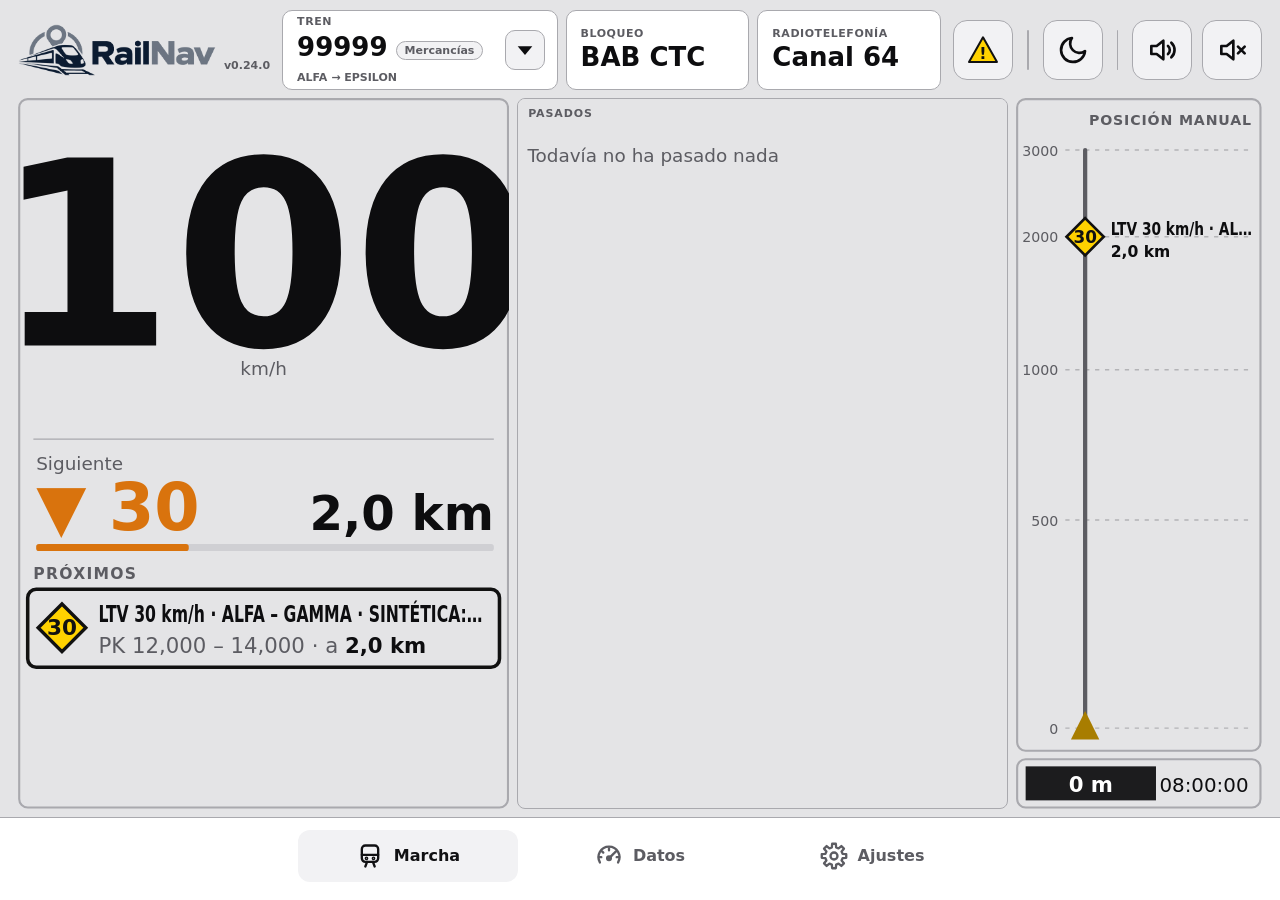
==== commit f3bc8d42: "RailNav 0.24.0: LTV «No aplica», confirmaciones y ventanas propias - Datos → DLTV: cualquier LTV se " ====
--- a/index.html
+++ b/index.html
@@ -42,9 +42,36 @@
 </div>
 <!-- Datos del tren: desplegable flotante desde el cuadro «Tren», en todas las pantallas (v0.20.2) -->
 <div id="pop-ficha" class="pop-ficha" role="dialog" aria-label="Datos del tren" hidden><div id="kv" class="ficha"></div></div>
+<!-- Telefonemas: desplegable desde el triángulo, como el de los datos del tren -->
+<div id="pop-tf" class="pop-ficha pop-tf" role="dialog" aria-label="Telefonemas" hidden>
+  <div class="tf-cab"><h2>Telefonemas</h2><span id="tf-tren" class="tf-tren"></span></div>
+  <button id="tf-nuevo" class="tf-nuevo">+ Nuevo telefonema</button>
+  <datalist id="tf-emisores"></datalist>
+  <div id="tf-lista"></div>
+  <div class="tf-exp"><button id="tf-csv-exp">Exportar CSV para la empresa</button><button id="tf-compartir">Compartir el registro (texto)</button></div>
+  <p class="tf-nota">Los telefonemas se guardan 30 días en este dispositivo y luego se borran solos. El CSV lleva todos los guardados, de todas las rutas.</p>
+</div>
+<!-- Importar una copia: lo que trae, para elegir qué se incorpora -->
+<div id="imp" class="modal" hidden>
+ <div class="modal-c tf-modal-c" role="dialog" aria-modal="true" aria-labelledby="imp-t">
+  <div class="modal-cab"><h2 id="imp-t">Importar una copia</h2><button id="imp-x" class="modal-x" aria-label="Cerrar">×</button></div>
+  <div id="imp-cab" class="imp-cab"></div>
+  <div id="imp-lista"></div>
+  <div id="imp-err" class="tf-err" role="alert"></div>
+  <div class="tf-bot modal-bot"><button id="imp-si" class="pri">Incorporar lo marcado</button><button id="imp-no">Cancelar</button></div>
+ </div>
+</div>
+<!-- Información legal: condiciones, privacidad y contacto -->
+<div id="legal" class="modal" hidden>
+ <div class="modal-c tf-modal-c" role="dialog" aria-modal="true" aria-labelledby="legal-t">
+  <div class="modal-cab"><h2 id="legal-t">Información legal</h2><button id="legal-x" class="modal-x" aria-label="Cerrar">×</button></div>
+  <div class="tabs" id="tabs-legal"><button data-legal="condiciones">Condiciones</button><button data-legal="privacidad">Privacidad</button><button data-legal="contacto">Contacto</button></div>
+  <div id="legal-txt"></div>
+ </div>
+</div>
 <div id="rev" class="modal" hidden>
  <div class="modal-c" role="dialog" aria-modal="true" aria-labelledby="rev-t">
-  <h2 id="rev-t">Revisar LTV</h2>
+  <h2 id="rev-t">Estado de la LTV</h2>
   <div id="rev-d" class="rev-d"></div>
   <label class="rev-v" id="rev-vl">Velocidad para este tren<span><input id="rev-v" type="text" inputmode="numeric" pattern="[0-9]*" maxlength="3" autocomplete="off"><b>km/h</b></span></label>
   <div class="rev-b">
@@ -52,7 +79,7 @@
    <button id="rev-no">No aplica</button>
   </div>
   <div class="rev-b2"><button id="rev-quitar">Volver a «a revisar»</button><button id="rev-x">Cancelar</button></div>
-  <div class="rev-nota">La decisión es tuya: se guarda en este dispositivo, solo para esta ruta. Si aplica, cuenta en la velocidad máxima de la marcha; si no, deja de avisarse.</div>
+  <div class="rev-nota">La decisión es tuya: se guarda en este dispositivo, solo para esta ruta, y el DLTV no cambia. Si aplica, cuenta en la velocidad máxima de la marcha; si no aplica (p. ej. una vía de apartado), deja de avisarse y no baja la velocidad.</div>
  </div>
 </div>
 <div id="tf-modal" class="modal tf-modal" hidden>
@@ -109,6 +136,7 @@
  <div class="modal-c conf-c" role="alertdialog" aria-modal="true" aria-labelledby="conf-t" aria-describedby="conf-m">
   <h2 id="conf-t"></h2>
   <p id="conf-m" class="conf-m"></p>
+  <input id="conf-in" class="conf-in" type="text" autocomplete="off" hidden>
   <div class="rev-b"><button id="conf-no">Cancelar</button><button id="conf-si" class="pri"></button></div>
  </div>
 </div>
@@ -157,7 +185,8 @@
    </div>
    <div id="t-cvm" hidden><div id="cv" class="cv"></div></div>
    <div id="t-dltv" hidden>
-    <div class="dl-top"><div class="hj-ley" id="dl-cab"></div><button class="ltvm-mas" data-ltvman="nueva">+ Añadir LTV</button></div>
+    <div class="dl-top"><div class="hj-ley" id="dl-cab"></div><div class="dl-bts"><button id="dl-selb" class="dl-selb" data-dlsel="modo">Seleccionar</button><button class="ltvm-mas" data-ltvman="nueva">+ Añadir LTV</button></div></div>
+    <div id="dl-sel" class="dl-sel" hidden></div>
     <div id="dl-man"></div>
     <div class="hj-w" id="dl-w"><table id="dl" class="hj dlc"></table></div>
    </div>
@@ -262,11 +291,6 @@
     <button id="b-copia">Descargar copia de seguridad</button>
     <label class="boton"><input id="f-copia" type="file" accept=".json,application/json">Importar una copia</label>
    </div>
-   <div id="imp" class="imp" hidden>
-    <div id="imp-cab" class="imp-cab"></div>
-    <div id="imp-lista"></div>
-    <div class="botones copia"><button id="imp-si" class="pri">Incorporar lo marcado</button><button id="imp-no">Cancelar</button></div>
-   </div>
    <button id="b-borrar-todo" class="peligro ancho">Borrar todos los datos</button>
    <div id="msg-datos" class="gen-msg" aria-live="polite"></div>
    <div class="note">Todo se guarda solo en este dispositivo. La copia es un solo archivo: sirve para cambiar de dispositivo, pasar rutas, DLTV, CVM o tablas de tramos a un compañero o enviarla al desarrollo de la app. Al importarla eliges qué se incorpora.</div>
@@ -280,21 +304,6 @@
    </div>
   </section>
   <div id="acerca" class="acerca"></div>
- </div>
- <!-- Telefonemas -->
- <div id="v-tf" hidden>
-  <div class="tf-cab"><h2>Telefonemas</h2><span id="tf-tren" class="tf-tren"></span></div>
-  <button id="tf-nuevo" class="tf-nuevo">+ Nuevo telefonema</button>
-  <datalist id="tf-emisores"></datalist>
-  <div id="tf-lista"></div>
-  <div class="tf-exp"><button id="tf-csv-exp">Exportar CSV para la empresa</button><button id="tf-compartir">Compartir el registro (texto)</button></div>
-  <p class="tf-nota">Los telefonemas se guardan 30 días en este dispositivo y luego se borran solos. El CSV lleva todos los guardados, de todas las rutas.</p>
- </div>
- <!-- Información legal -->
- <div id="v-legal" hidden>
-  <button id="bk-legal" style="margin:0 0 8px">← Ajustes</button>
-  <div class="tabs" id="tabs-legal"><button data-legal="condiciones">Condiciones</button><button data-legal="privacidad">Privacidad</button><button data-legal="contacto">Contacto</button></div>
-  <div class="pn" id="legal-txt"></div>
  </div>
  <!-- Pictogramas -->
  <div id="v-pictos" hidden>
--- a/css/app.css
+++ b/css/app.css
@@ -9,7 +9,7 @@
 .row{display:flex;flex-direction:column;gap:8px;align-items:stretch;height:100%}
 .vw{flex:1;min-width:0;min-height:0;width:100%}
 [hidden]{display:none!important}
-#v-marcha,#v-datos,#v-ajustes,#v-pictos,#v-legal,#v-tf{height:100%;overflow:auto;-webkit-overflow-scrolling:touch;overscroll-behavior:contain}
+#v-marcha,#v-datos,#v-ajustes,#v-pictos{height:100%;overflow:auto;-webkit-overflow-scrolling:touch;overscroll-behavior:contain}
 #v-marcha{display:flex;flex-direction:column}
 #v-datos{display:flex;flex-direction:column;overflow:hidden}
 #v-datos>.pn:last-child{flex:1;min-height:0;display:flex;flex-direction:column;margin-bottom:0}
@@ -181,7 +181,7 @@
 :root:not([data-theme="light"]) .lg-n{display:block!important}
 }
 .grid2 .c img{margin:9px auto 6px;max-width:88px;height:auto!important}
-#v-datos,#v-ajustes,#v-pictos,#v-legal,#v-tf{padding:0 14px}
+#v-datos,#v-ajustes,#v-pictos{padding:0 14px}
 .dlc td{padding:5px 8px}
 .dlc td small{display:inline;margin-left:4px}
 .dlc tr.por td{padding:0 8px 5px 8px;font-size:11.5px}
@@ -331,7 +331,7 @@
 :root[data-disp="telefono"] .nav button svg{width:26px;height:26px}
 :root[data-disp="telefono"] .nav button.on{outline:0;background:var(--in);color:var(--ac)}
 /* vistas con scroll: el margen lateral ya lo da el cuerpo */
-:root[data-disp="telefono"] #v-datos,:root[data-disp="telefono"] #v-ajustes,:root[data-disp="telefono"] #v-pictos,:root[data-disp="telefono"] #v-legal,:root[data-disp="telefono"] #v-tf{padding:0}
+:root[data-disp="telefono"] #v-datos,:root[data-disp="telefono"] #v-ajustes,:root[data-disp="telefono"] #v-pictos{padding:0}
 :root[data-disp="telefono"] .pn{padding:12px;border-radius:14px}
 
 /* --- marcha --- */
@@ -614,8 +614,8 @@
 #v-ajustes #b-antiguos{margin-top:10px}
 #v-ajustes .legal-b button{flex:1 1 auto}
 .rec button.on{background:var(--ac);border-color:var(--ac);color:var(--sobre-ac)}
-#v-legal .tabs{margin-bottom:10px}
-#v-legal .tabs button{margin:0 0 -2px}
+#legal .tabs{margin-bottom:10px}
+#legal .tabs button{margin:0 0 -2px}
 .legal{line-height:1.5;font-size:15px;max-width:760px}
 .legal h2{font-size:20px;margin:4px 0 10px}
 .legal h3{font-size:15px;margin:18px 0 4px;color:var(--tx);text-transform:none;letter-spacing:0}
@@ -638,12 +638,12 @@
 .menu .mb .m-tf svg{display:block}
 .tf-n{position:absolute;top:-5px;right:-5px;min-width:20px;height:20px;padding:0 5px;border-radius:10px;background:var(--lt);color:#fff;font-size:12px;font-weight:800;line-height:20px;text-align:center}
 .m-tf.on{outline:3px solid #ffd200}
-#v-tf{max-width:760px;margin:0 auto;padding-bottom:40px!important;box-sizing:border-box}
+#pop-tf{padding:14px 14px 16px}
 .tf-cab{display:flex;align-items:center;gap:12px;flex-wrap:wrap;margin:0 0 10px}
 .tf-cab h2{margin:0;font-size:22px}
 .tf-cab button{margin:0}
 .tf-tren{color:var(--gy);font-weight:700}
-#v-tf .tf-nuevo{display:block;width:100%;margin:0 0 12px;min-height:56px;font-size:18px;font-weight:800;background:#ffd200;color:#111;border:0;border-radius:12px}
+#pop-tf .tf-nuevo{display:block;width:100%;margin:0 0 12px;min-height:56px;font-size:18px;font-weight:800;background:#ffd200;color:#111;border:0;border-radius:12px}
 .tf-form{display:flex;flex-direction:column;gap:10px;margin:0 0 14px}
 .tf-form label{display:flex;flex-direction:column;gap:4px;font-size:13px;font-weight:700;color:var(--gy);margin:0}
 .tf-form input,.tf-form textarea{margin:0;font-size:17px;font-weight:600;min-height:46px;border-radius:10px;padding:8px 10px}
@@ -657,10 +657,10 @@
 .tf-form label.tf-csv{flex-direction:row;align-items:center;gap:8px;min-height:46px;font-size:16px;color:var(--tx)}
 .tf-csv input{width:22px;height:22px;min-height:0;margin:0}
 .tf-t{font-size:13px;font-weight:700;color:var(--gy);text-transform:uppercase;letter-spacing:.05em}
-:is(#v-tf,#tf-modal) .seg{display:flex;border:1.5px solid var(--ln);border-radius:12px;background:var(--in);padding:3px;gap:3px}
-:is(#v-tf,#tf-modal) .seg label{position:relative;flex:1;display:flex;flex-direction:row;align-items:center;justify-content:center;margin:0;min-height:44px;padding:6px 4px;border-radius:9px;font-size:15px;font-weight:700;color:var(--gy);cursor:pointer;text-align:center}
-:is(#v-tf,#tf-modal) .seg label input{position:absolute;opacity:0;width:1px;height:1px;min-height:0;pointer-events:none}
-:is(#v-tf,#tf-modal) .seg label:has(input:checked){background:var(--ac);color:var(--sobre-ac)}
+:is(#pop-tf,#tf-modal) .seg{display:flex;border:1.5px solid var(--ln);border-radius:12px;background:var(--in);padding:3px;gap:3px}
+:is(#pop-tf,#tf-modal) .seg label{position:relative;flex:1;display:flex;flex-direction:row;align-items:center;justify-content:center;margin:0;min-height:44px;padding:6px 4px;border-radius:9px;font-size:15px;font-weight:700;color:var(--gy);cursor:pointer;text-align:center}
+:is(#pop-tf,#tf-modal) .seg label input{position:absolute;opacity:0;width:1px;height:1px;min-height:0;pointer-events:none}
+:is(#pop-tf,#tf-modal) .seg label:has(input:checked){background:var(--ac);color:var(--sobre-ac)}
 .tf-r{font-size:13px;font-weight:600;color:var(--up);min-height:1em}
 .tf-r.mal{color:var(--dn)}
 .tf-form:not([data-tipo="suprime"]) .tf-sup,.tf-form[data-tipo="suprime"] .tf-pt,.tf-form[data-tipo="suprime"] .tf-vel,.tf-form[data-tipo="registro"] .tf-pt,.tf-form[data-tipo="registro"] .tf-vel,.tf-form:not([data-tipo="incidencia"]) .tf-inc,.tf-form[data-tipo="incidencia"] .tf-vel,.tf-form[data-tipo="incidencia"] .tf-hasta{display:none}
@@ -689,10 +689,10 @@
 .tf-exp button{margin:0;min-height:48px;font-size:16px}
 .tf-nota{color:var(--gy);font-size:13px;margin:8px 2px 0}
 .tf-form select{margin:0;font-size:16px;font-weight:600;min-height:46px;border-radius:10px}
-:is(#v-tf,#tf-modal) .seg{flex-wrap:wrap}
-:is(#v-tf,#tf-modal) .seg label{flex:1 1 30%}
+:is(#pop-tf,#tf-modal) .seg{flex-wrap:wrap}
+:is(#pop-tf,#tf-modal) .seg label{flex:1 1 30%}
 @media (max-width:520px){.tf-exp{grid-template-columns:1fr}.tf-g2{grid-template-columns:1fr}.tf-g3{grid-template-columns:76px 110px minmax(0,1fr)}.tf-vel{grid-template-columns:140px auto}.tf-vel .tf-via{grid-column:1/-1}}
-:is(#v-tf,#tf-modal) button.peligro{color:var(--lt);border-color:var(--lt);background:transparent;font-weight:700}
+:is(#pop-tf,#tf-modal) button.peligro{color:var(--lt);border-color:var(--lt);background:transparent;font-weight:700}
 
 /* Teléfono: km/h debajo de la velocidad, los dos centrados (no se sale hacia la línea) */
 :root[data-disp="telefono"] .mv-v{flex-direction:column;align-items:center;justify-content:center;gap:0}
@@ -702,7 +702,7 @@
 @media (min-height:501px){:root[data-disp="telefono"] .nav{padding-bottom:calc(8px + env(safe-area-inset-bottom,0px))}}
 /* Sin scroll horizontal en ninguna vista (Ajustes se movía de lado en el iPhone) */
 html,body{overflow-x:hidden;max-width:100%}
-#v-ajustes,#v-tf,#v-legal{overflow-x:hidden;touch-action:pan-y;overflow-wrap:anywhere}
+#v-ajustes,#pop-tf,#legal .modal-c{overflow-x:hidden;touch-action:pan-y;overflow-wrap:anywhere}
 #v-ajustes img,#v-ajustes table,#v-ajustes pre,#v-ajustes select,#v-ajustes input{max-width:100%}
 /* Telefonemas v0.15: en el orden del telefonema, un campo por fila (o dos, bien separados) */
 .tf-form{gap:14px}
@@ -716,7 +716,7 @@
 .tf-form[data-tipo="registro"] .tf-lugar,.tf-form:not([data-tipo="ltv"]) .tf-ltv,.tf-form:not([data-tipo="registro"]) .tf-otro{display:none}
 #tf-donde:empty{display:none}
 #tf-donde{font-size:14px;line-height:1.35;padding:8px 10px;border-radius:10px;background:var(--in)}
-:is(#v-tf,#tf-modal) .seg label{flex:1 1 0;min-width:0;font-size:14px;line-height:1.2;padding:6px 6px}
+:is(#pop-tf,#tf-modal) .seg label{flex:1 1 0;min-width:0;font-size:14px;line-height:1.2;padding:6px 6px}
 
 /* Tablas de tramos como lista de tarjetas: sin tabla ni scroll lateral (v0.15.1) */
 .tr-rev .pop-t{font-size:17px;font-weight:800;margin:0 0 10px}
@@ -773,7 +773,6 @@
 /* «Mercancías»/«Viajeros» en el iPhone: algo más pequeño y más separado (v0.20) */
 :root[data-disp="telefono"] .tr-cl{display:inline-block;margin:4px 0 4px 10px;padding:1px 8px;font-size:11px;line-height:1.5;vertical-align:5px}
 .tf-form[data-manual="1"] .tf-meta{display:none!important}
-#v-tf:has(.tf-form[data-manual="1"]:not([hidden])) :is(#tf-lista,.tf-exp,.tf-nota,.tf-cab h2,.tf-cab .tf-tren){display:none}
 .ltvm-1{display:flex;align-items:center;gap:8px;flex-wrap:wrap}
 .ltvm-1 .vm{margin-left:auto;font-weight:800;font-size:18px}
 
@@ -1026,14 +1025,14 @@
 :root[data-disp="telefono"] .tt:last-child,:root[data-disp="telefono"] .tt:nth-last-child(2):nth-child(odd){grid-column:auto}
 :root[data-disp="telefono"] .tt:last-child{grid-column:span 2}
 /* Datos, Ajustes y telefonemas: un poco de margen a los lados (las vistas no tienen relleno en el teléfono) */
-:root[data-disp="telefono"] #v-datos,:root[data-disp="telefono"] #v-ajustes,:root[data-disp="telefono"] #v-pictos,:root[data-disp="telefono"] #v-legal,:root[data-disp="telefono"] #v-tf{padding:0 2px}
+:root[data-disp="telefono"] #v-datos,:root[data-disp="telefono"] #v-ajustes,:root[data-disp="telefono"] #v-pictos{padding:0 2px}
 :root[data-disp="telefono"] .modal{padding:8px 16px}
 :root[data-disp="telefono"] .modal-c{max-height:calc(100% - 8px)}
 }
 
 /* ===================================================================== v0.20.2 (capturas 004–008)
    iPad: Datos, Ajustes y Pictogramas con los mismos márgenes que los cuadros de arriba. */
-:root[data-disp="tablet"] :is(#v-datos,#v-ajustes,#v-pictos,#v-legal){padding:0}
+:root[data-disp="tablet"] :is(#v-datos,#v-ajustes,#v-pictos){padding:0}
 /* Cuadro «Tren»: Viajeros/Mercancías junto al número y el botón de la ficha (triángulo grande) */
 .ic-tren{position:relative;padding-right:58px!important}
 .ic-cl{display:inline-block;margin-left:8px;padding:0 8px;border:1px solid var(--ln);border-radius:20px;background:var(--in);color:var(--gy);font-size:11px;font-weight:700;line-height:1.6;vertical-align:middle;letter-spacing:0}
@@ -1111,3 +1110,43 @@
 @media (orientation:landscape){
 :root[data-disp="telefono"] body{padding-left:max(calc(env(safe-area-inset-left,0px) + 6px),56px);padding-right:max(calc(env(safe-area-inset-right,0px) + 6px),56px)}
 }
+/* v0.24 — Ventanas emergentes con cabecera y X para cerrar (importar una copia, información
+   legal), con el mismo diseño que «Nuevo telefonema» */
+.modal-cab{position:sticky;top:-18px;z-index:1;display:flex;align-items:center;gap:10px;margin:-18px -18px 12px;padding:12px 10px 10px 18px;background:var(--pn);border-bottom:1px solid var(--ln)}
+.modal-cab h2{flex:1;min-width:0;margin:0;font-size:20px;font-weight:800}
+.modal-x{flex:none;width:44px;height:44px;margin:0;padding:0;display:grid;place-items:center;border-radius:10px;font-size:28px;line-height:1;font-weight:400}
+.modal .tf-bot.modal-bot{position:sticky;bottom:-18px;margin:12px -18px -18px;padding:10px 18px 18px;background:var(--pn);border-top:1px solid var(--ln)}
+#imp .tf-err{margin-top:8px}
+#legal .legal>h2{display:none}
+#legal .legal{max-width:none}
+/* Confirmaciones de la app: botón rojo al borrar, un solo botón en los avisos, campo de texto */
+#conf .rev-b.uno{grid-template-columns:1fr}
+#conf .rev-b button[hidden]{display:none}
+#conf-si.peligro{background:var(--lt);border-color:var(--lt);color:#fff}
+.conf-in{display:block;width:100%;box-sizing:border-box;height:48px;margin:0 0 16px;padding:0 12px;border:1.5px solid var(--ln);border-radius:10px;background:var(--bg);color:var(--tx);font:inherit;font-size:18px}
+.conf-in[hidden]{display:none}
+/* Telefonemas: desplegable desde el triángulo */
+.pop-tf .tf-cab{margin-bottom:10px}
+/* Datos → DLTV: «No aplica», la leyenda como filtro y la selección múltiple */
+.dl-res.no{background:transparent;color:var(--gy);border:1.5px solid var(--gy)}
+button.dlc-n{margin:0;min-height:40px;cursor:pointer;font:inherit;color:var(--tx)}
+button.dlc-n.on{border-color:var(--ac);box-shadow:inset 0 0 0 1.5px var(--ac);background:color-mix(in srgb,var(--ac) 14%,var(--pn))}
+.dlc-tx{padding-left:6px;font-size:13px;font-weight:700}
+.dl-bts{display:flex;gap:8px;flex-wrap:wrap}
+.dl-selb{margin:0;min-height:44px;padding:0 16px;font-size:16px;font-weight:700;border-radius:10px}
+.dl-selb[hidden]{display:none}
+.dl-sel{display:flex;flex-direction:column;gap:8px;margin:0 0 10px;padding:10px 12px;border:1.5px solid var(--ac);border-radius:12px;background:var(--pn)}
+.dl-sel[hidden]{display:none}
+.dl-sel-1,.dl-sel-2{display:flex;align-items:center;gap:8px;flex-wrap:wrap}
+.dl-sel button{margin:0;min-height:44px}
+.dl-sel-1 b{font-size:20px}
+.dl-sel-fin{margin-left:auto!important;font-weight:700}
+.dl-sel-2>span{font-size:13px;font-weight:700;color:var(--gy)}
+.dl-sel-m{font-size:14px;color:var(--tx)}
+.dl-ck{flex:none;width:22px;height:22px;margin:0 8px 0 0;vertical-align:middle;accent-color:var(--ac);pointer-events:none}
+.dlc tr.dl-grp td{padding:12px 8px 6px;font-size:14px;font-weight:800;background:var(--bg);color:var(--tx)}
+.dlc tr.dl-no td{color:var(--gy)}
+.dlc tr.dl-no .vm{text-decoration:line-through}
+.dlc tr.sel td{background:color-mix(in srgb,var(--ac) 14%,transparent)}
+.dlc td.dl-vacio{padding:14px;color:var(--gy)}
+#imp-si{background:var(--ac);color:var(--sobre-ac);border:0}
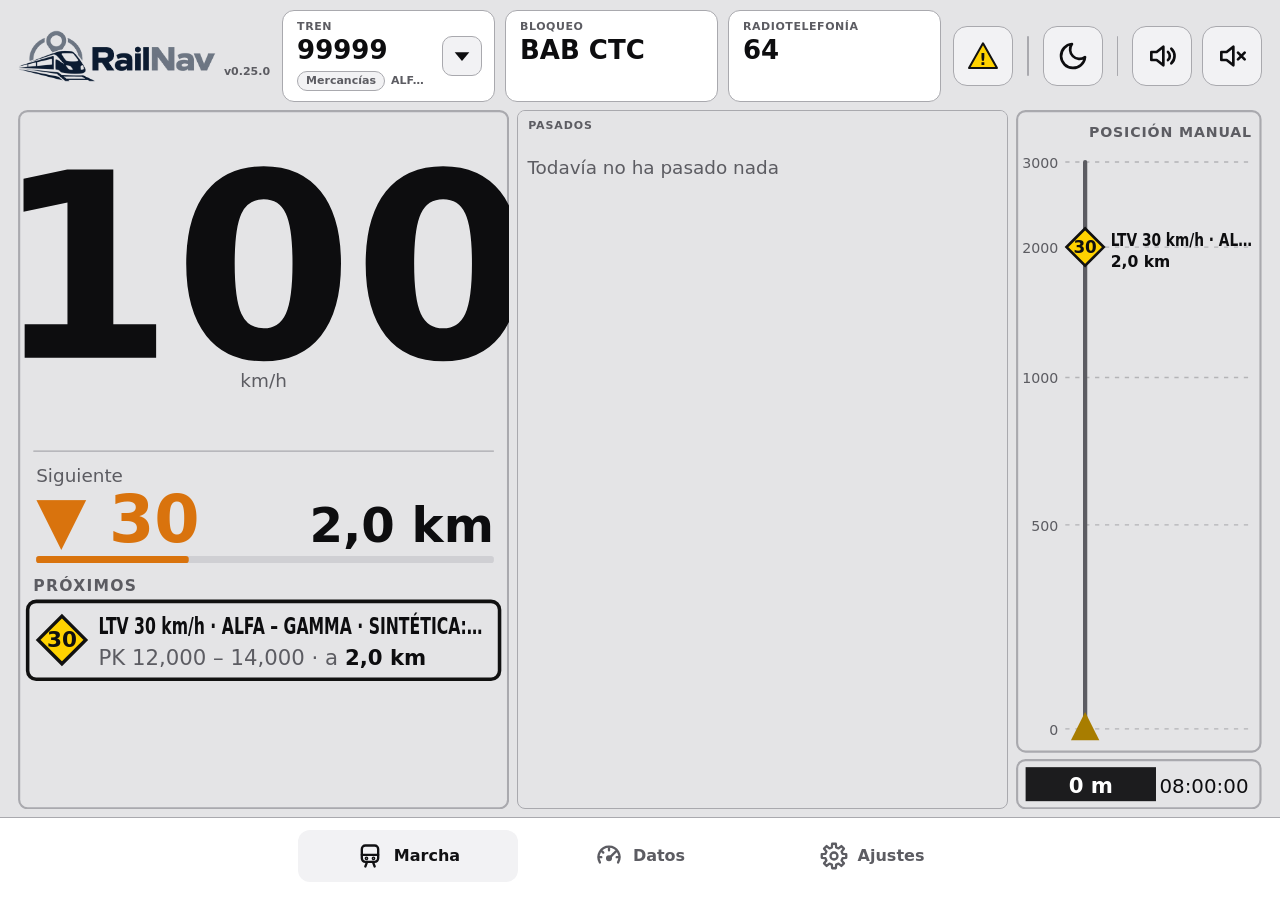
==== commit abcaa5a6: "RailNav 0.25.0: cambios de radio y bloqueo en los cuadros de arriba - Cambio de radio o de bloqueo: " ====
--- a/index.html
+++ b/index.html
@@ -37,8 +37,8 @@
 </div>
 <div class="info" aria-live="polite">
   <div class="ic ic-tren"><small>Tren</small><b id="in-tren">—</b><span id="in-ruta" class="ic-r"></span><button id="in-ficha" class="ic-tg" aria-expanded="false" aria-controls="pop-ficha" aria-label="Ver los datos del tren" title="Datos del tren" hidden></button></div>
-  <div class="ic"><small>Bloqueo</small><b id="in-bq">—</b></div>
-  <div class="ic"><small><span class="larga">Radiotelefonía</span><span class="corta">Radio</span></small><b id="in-rd">—</b></div>
+  <div class="ic ic-bq"><small>Bloqueo</small><b id="in-bq">—</b></div>
+  <div class="ic ic-rd"><small><span class="larga">Radiotelefonía</span><span class="corta">Radio</span></small><b id="in-rd">—</b></div>
 </div>
 <!-- Datos del tren: desplegable flotante desde el cuadro «Tren», en todas las pantallas (v0.20.2) -->
 <div id="pop-ficha" class="pop-ficha" role="dialog" aria-label="Datos del tren" hidden><div id="kv" class="ficha"></div></div>
@@ -67,6 +67,17 @@
   <div class="modal-cab"><h2 id="legal-t">Información legal</h2><button id="legal-x" class="modal-x" aria-label="Cerrar">×</button></div>
   <div class="tabs" id="tabs-legal"><button data-legal="condiciones">Condiciones</button><button data-legal="privacidad">Privacidad</button><button data-legal="contacto">Contacto</button></div>
   <div id="legal-txt"></div>
+ </div>
+</div>
+<!-- Pictogramas de los avisos: editor en ventana flotante (Ajustes → Editar pictogramas) -->
+<div id="pictos" class="modal" hidden>
+ <div class="modal-c tf-modal-c pictos-c" role="dialog" aria-modal="true" aria-labelledby="pictos-t">
+  <div class="modal-cab"><h2 id="pictos-t">Pictogramas de los avisos</h2><button id="pictos-x" class="modal-x" aria-label="Cerrar">×</button></div>
+  <div class="g">
+   <div class="pn"><div class="sec-ley">Avisos de la pantalla de marcha: salen de la hoja de ruta y, los marcados DLTV, del documento de LTV. Se pueden editar.</div><div id="grid"></div><button id="nw">Nuevo</button><button id="du">Duplicar</button><button id="de">Eliminar</button></div>
+   <div class="pn" id="ed"></div>
+  </div>
+  <div class="pn"><b>JSON de pictogramas</b><br><button id="ex">Exportar</button><button id="im">Aplicar JSON</button><button id="rr">Restaurar</button><textarea id="js" spellcheck="false" style="margin-top:8px"></textarea></div>
  </div>
 </div>
 <div id="rev" class="modal" hidden>
@@ -306,14 +317,6 @@
   <div id="acerca" class="acerca"></div>
  </div>
  <!-- Pictogramas -->
- <div id="v-pictos" hidden>
-  <button id="bk" style="margin:0 0 8px">← Ajustes</button>
-  <div class="g">
-   <div class="pn"><h2>Pictogramas de los avisos</h2><div class="sec-ley">Avisos de la pantalla de marcha: salen de la hoja de ruta y, los marcados DLTV, del documento de LTV. Se pueden editar.</div><div id="grid"></div><button id="nw">Nuevo</button><button id="du">Duplicar</button><button id="de">Eliminar</button></div>
-   <div class="pn" id="ed"></div>
-  </div>
-  <div class="pn"><b>JSON de pictogramas</b><br><button id="ex">Exportar</button><button id="im">Aplicar JSON</button><button id="rr">Restaurar</button><textarea id="js" spellcheck="false" style="margin-top:8px"></textarea></div>
- </div>
 </div>
 </div></div>
 <script type="module" src="js/main.js"></script>
--- a/css/app.css
+++ b/css/app.css
@@ -9,12 +9,12 @@
 .row{display:flex;flex-direction:column;gap:8px;align-items:stretch;height:100%}
 .vw{flex:1;min-width:0;min-height:0;width:100%}
 [hidden]{display:none!important}
-#v-marcha,#v-datos,#v-ajustes,#v-pictos{height:100%;overflow:auto;-webkit-overflow-scrolling:touch;overscroll-behavior:contain}
+#v-marcha,#v-datos,#v-ajustes{height:100%;overflow:auto;-webkit-overflow-scrolling:touch;overscroll-behavior:contain}
 #v-marcha{display:flex;flex-direction:column}
 #v-datos{display:flex;flex-direction:column;overflow:hidden}
 #v-datos>.pn:last-child{flex:1;min-height:0;display:flex;flex-direction:column;margin-bottom:0}
 #t-hoja,#t-dltv,#t-cvm{flex:1;min-height:0;display:flex;flex-direction:column}
-#v-ajustes>.pn:last-child,#v-pictos>.pn:last-child{margin-bottom:0}
+#v-ajustes>.pn:last-child,#pictos .modal-c>.pn:last-child{margin-bottom:0}
 .menu{display:flex;align-items:center;justify-content:space-between;gap:12px;width:100%}
 .info{display:grid;grid-template-columns:repeat(3,minmax(0,1fr));gap:8px}
 .ic{display:flex;align-items:center;justify-content:space-between;gap:10px;min-width:0;border:1.5px solid var(--ln);border-radius:10px;background:var(--pn);padding:6px 14px}
@@ -181,7 +181,7 @@
 :root:not([data-theme="light"]) .lg-n{display:block!important}
 }
 .grid2 .c img{margin:9px auto 6px;max-width:88px;height:auto!important}
-#v-datos,#v-ajustes,#v-pictos{padding:0 14px}
+#v-datos,#v-ajustes{padding:0 14px}
 .dlc td{padding:5px 8px}
 .dlc td small{display:inline;margin-left:4px}
 .dlc tr.por td{padding:0 8px 5px 8px;font-size:11.5px}
@@ -331,7 +331,7 @@
 :root[data-disp="telefono"] .nav button svg{width:26px;height:26px}
 :root[data-disp="telefono"] .nav button.on{outline:0;background:var(--in);color:var(--ac)}
 /* vistas con scroll: el margen lateral ya lo da el cuerpo */
-:root[data-disp="telefono"] #v-datos,:root[data-disp="telefono"] #v-ajustes,:root[data-disp="telefono"] #v-pictos{padding:0}
+:root[data-disp="telefono"] #v-datos,:root[data-disp="telefono"] #v-ajustes{padding:0}
 :root[data-disp="telefono"] .pn{padding:12px;border-radius:14px}
 
 /* --- marcha --- */
@@ -345,7 +345,6 @@
 .mv-v{position:relative;display:flex;align-items:baseline;gap:6px;min-width:0}
 .mv-n{font-size:84px;font-weight:700;line-height:.95;font-variant-numeric:tabular-nums;letter-spacing:-.02em}
 .mv-v.ltv .mv-n{color:var(--lt)}
-.mv-v.largo .mv-n{transform:scale(.82);transform-origin:30% 75%}
 .mv-u{font-size:15px;color:var(--gy)}
 .mv-sin{font-size:24px;font-weight:700;color:var(--gy);line-height:1.15}
 .mv-sin small{display:block;font-size:13px;font-weight:400;margin-top:2px}
@@ -459,7 +458,7 @@
 :root[data-disp="telefono"] label.op input[type=radio],:root[data-disp="telefono"] label.op input[type=checkbox]{width:22px;height:22px;margin-top:0;flex:none}
 :root[data-disp="telefono"] label.carga{font-size:16px}
 :root[data-disp="telefono"] input,:root[data-disp="telefono"] select,:root[data-disp="telefono"] textarea{font-size:16px;padding:10px 12px}
-:root[data-disp="telefono"] #v-ajustes button,:root[data-disp="telefono"] #v-pictos button{min-height:44px;padding:9px 14px;font-size:16px}
+:root[data-disp="telefono"] #v-ajustes button,:root[data-disp="telefono"] #pictos .modal-c button:not(.modal-x){min-height:44px;padding:9px 14px;font-size:16px}
 :root[data-disp="telefono"] .note,:root[data-disp="telefono"] .sec-ley{font-size:13px}
 :root[data-disp="telefono"] .gen-msg,:root[data-disp="telefono"] .geo-info{font-size:15px}
 :root[data-disp="telefono"] label.op{display:grid;grid-template-columns:auto minmax(0,1fr);align-items:start}
@@ -1025,14 +1024,14 @@
 :root[data-disp="telefono"] .tt:last-child,:root[data-disp="telefono"] .tt:nth-last-child(2):nth-child(odd){grid-column:auto}
 :root[data-disp="telefono"] .tt:last-child{grid-column:span 2}
 /* Datos, Ajustes y telefonemas: un poco de margen a los lados (las vistas no tienen relleno en el teléfono) */
-:root[data-disp="telefono"] #v-datos,:root[data-disp="telefono"] #v-ajustes,:root[data-disp="telefono"] #v-pictos{padding:0 2px}
+:root[data-disp="telefono"] #v-datos,:root[data-disp="telefono"] #v-ajustes{padding:0 2px}
 :root[data-disp="telefono"] .modal{padding:8px 16px}
 :root[data-disp="telefono"] .modal-c{max-height:calc(100% - 8px)}
 }
 
 /* ===================================================================== v0.20.2 (capturas 004–008)
    iPad: Datos, Ajustes y Pictogramas con los mismos márgenes que los cuadros de arriba. */
-:root[data-disp="tablet"] :is(#v-datos,#v-ajustes,#v-pictos){padding:0}
+:root[data-disp="tablet"] :is(#v-datos,#v-ajustes){padding:0}
 /* Cuadro «Tren»: Viajeros/Mercancías junto al número y el botón de la ficha (triángulo grande) */
 .ic-tren{position:relative;padding-right:58px!important}
 .ic-cl{display:inline-block;margin-left:8px;padding:0 8px;border:1px solid var(--ln);border-radius:20px;background:var(--in);color:var(--gy);font-size:11px;font-weight:700;line-height:1.6;vertical-align:middle;letter-spacing:0}
@@ -1150,3 +1149,37 @@
 .dlc tr.sel td{background:color-mix(in srgb,var(--ac) 14%,transparent)}
 .dlc td.dl-vacio{padding:14px;color:var(--gy)}
 #imp-si{background:var(--ac);color:var(--sobre-ac);border:0}
+/* v0.25 — Cambio de radio y de bloqueo en los cuadros de arriba: borde y texto parpadean con
+   «antes → después» (radio, en el color de su pictograma; bloqueo, en naranja). Ya no van en
+   «Próximos» ni en «Pasados». */
+.ic-rd{--cambio:#35c2b5}
+.ic-bq{--cambio:var(--dn)}
+.ic.cambia{border-color:var(--cambio);box-shadow:inset 0 0 0 1.5px var(--cambio);animation:ic-cambia 1.2s ease-in-out infinite}
+.ic.cambia b{color:color-mix(in srgb,var(--cambio) 80%,var(--tx));font-variant-numeric:tabular-nums;animation:ic-cambia-tx 1.2s ease-in-out infinite}
+.ic.cambia small{color:color-mix(in srgb,var(--cambio) 80%,var(--tx))}
+@keyframes ic-cambia{50%{border-color:var(--ln);box-shadow:inset 0 0 0 0 transparent}}
+@keyframes ic-cambia-tx{50%{opacity:.35}}
+/* iPad: Tren, Bloqueo y Radiotelefonía iguales: mismo ancho, márgenes, letra y alineación (el
+   rótulo arriba y el valor debajo, a la misma altura en los tres) */
+:root[data-disp="tablet"] .info{grid-template-columns:repeat(3,minmax(0,1fr));gap:10px}
+:root[data-disp="tablet"] .ic{flex-direction:column;align-items:flex-start;justify-content:flex-start;gap:3px;min-height:72px;padding:9px 14px 10px;border-radius:12px}
+:root[data-disp="tablet"] .ic small{font-size:11px;line-height:1.2}
+:root[data-disp="tablet"] .ic b{max-width:100%;font-size:clamp(20px,2.4vw,26px);line-height:1.15}
+:root[data-disp="tablet"] .ic-tren{padding-right:62px!important}
+:root[data-disp="tablet"] .ic-tren .ic-r{margin-top:2px}
+/* iPhone: la etiqueta del velocímetro (LTV, CVM, A REVISAR) en su fila, encima del número */
+:root[data-disp="telefono"] .mv-v .mv-et{position:static;order:-1;flex-direction:row;justify-content:center;align-items:center;flex-wrap:wrap;gap:6px;min-height:20px;margin:0 0 6px;font-size:13px;line-height:1.2}
+/* Editor de pictogramas en ventana flotante: más ancha, para el editor y la rejilla lado a lado */
+.pictos-c{width:min(1040px,100%)}
+#pictos .pn{margin:0 0 10px}
+/* El cambio no agranda los cuadros: radio en una línea; bloqueo, hasta dos líneas más pequeñas */
+.ic-rd.cambia b{white-space:nowrap;overflow:hidden;text-overflow:clip}
+.ic-bq.cambia b{white-space:normal;overflow:hidden;display:-webkit-box;-webkit-line-clamp:2;-webkit-box-orient:vertical;overflow-wrap:normal}
+:root[data-disp="tablet"] .ic-bq.cambia b{font-size:17px;line-height:1.1}
+:root[data-disp="telefono"] .ic-bq.cambia b{font-size:13px;line-height:1.1}
+:root[data-disp="telefono"] .ic-rd.cambia b{font-size:17px}
+/* iPad: Viajeros/Mercancías en la línea del trayecto */
+:root[data-disp="tablet"] .ic-r .ic-cl{margin:0 6px 0 0;vertical-align:0}
+:root[data-disp="telefono"] .ic.cambia:not(:first-child) b{white-space:normal;overflow:hidden;display:-webkit-box;-webkit-line-clamp:2;-webkit-box-orient:vertical;overflow-wrap:normal;font-size:15px;line-height:1.1}
+:root[data-disp="telefono"] .ic.ic-bq.cambia:not(:first-child) b{font-size:13px}
+:root[data-disp="telefono"] .ic.cambia #in-rd{font-size:15px;line-height:1.1}
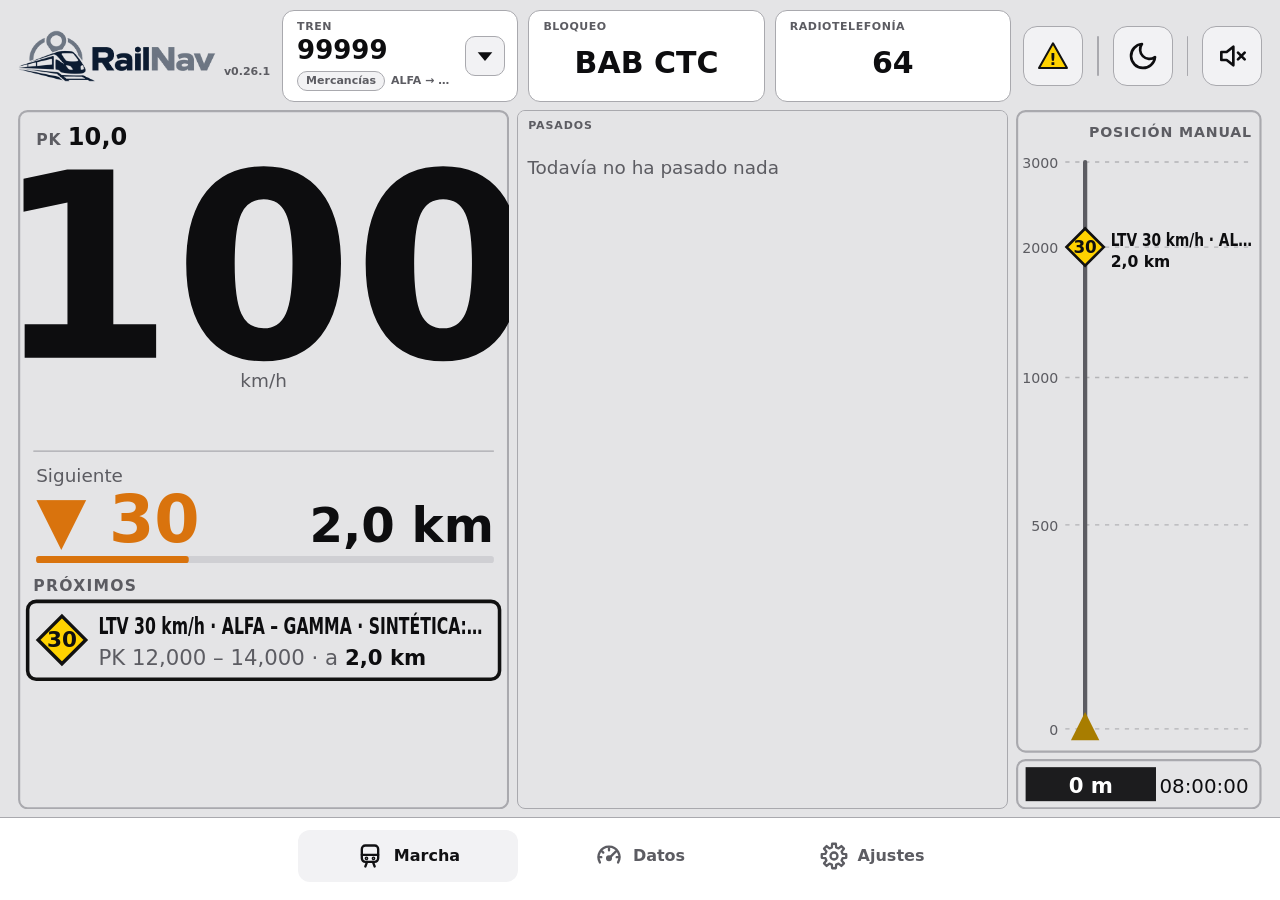
==== commit 738d8cc4: "RailNav 0.26.1: sin volumen propio, manda el del dispositivo - Se quita el botón y el deslizador de " ====
--- a/index.html
+++ b/index.html
@@ -32,7 +32,7 @@
   <div class="brand" id="brand"></div>
   <div class="herr">
    <nav class="nav"><button id="m-marcha" aria-label="Pantalla de marcha" data-l="Marcha"></button><button id="m-datos" aria-label="Datos del tren" data-l="Datos"></button><button id="m-ajustes" aria-label="Ajustes" data-l="Ajustes"></button></nav>
-   <div class="mb"><button id="m-tf" class="m-tf" aria-label="Telefonemas" title="Telefonemas"><svg viewBox="0 0 48 48" width="30" height="30" aria-hidden="true"><polygon points="24,5 45,42 3,42" fill="#ffd200" stroke="#111" stroke-width="3" stroke-linejoin="round"/><text x="24" y="38" font-size="24" font-weight="800" text-anchor="middle" fill="#111">!</text></svg><span id="tf-n" class="tf-n" hidden></span></button><span class="sep tf-sep" aria-hidden="true"></span><button id="m-tema" aria-label="Tema día o noche"></button><span class="sep" aria-hidden="true"></span><button id="m-vol" aria-label="Volumen" aria-haspopup="true" aria-expanded="false"></button><button id="m-mute" aria-label="Silenciar" aria-pressed="false"></button></div>
+   <div class="mb"><button id="m-tf" class="m-tf" aria-label="Telefonemas" title="Telefonemas"><svg viewBox="0 0 48 48" width="30" height="30" aria-hidden="true"><polygon points="24,5 45,42 3,42" fill="#ffd200" stroke="#111" stroke-width="3" stroke-linejoin="round"/><text x="24" y="38" font-size="24" font-weight="800" text-anchor="middle" fill="#111">!</text></svg><span id="tf-n" class="tf-n" hidden></span></button><span class="sep tf-sep" aria-hidden="true"></span><button id="m-tema" aria-label="Tema día o noche"></button><span class="sep" aria-hidden="true"></span><button id="m-mute" aria-label="Silenciar" aria-pressed="false"></button></div>
   </div>
 </div>
 <div class="info" aria-live="polite">
@@ -150,10 +150,6 @@
   <input id="conf-in" class="conf-in" type="text" autocomplete="off" hidden>
   <div class="rev-b"><button id="conf-no">Cancelar</button><button id="conf-si" class="pri"></button></div>
  </div>
-</div>
-<div id="pop-vol" class="pop pop-vol" role="dialog" aria-label="Volumen" hidden>
-  <b id="vol-n" class="vol-n"></b>
-  <div id="vol" class="vslider" role="slider" tabindex="0" aria-label="Volumen" aria-orientation="vertical" aria-valuemin="0" aria-valuemax="100"><i class="vs-fill"></i><i class="vs-thumb"></i></div>
 </div>
 <div class="vw">
  <!-- Pantalla de marcha -->
--- a/css/app.css
+++ b/css/app.css
@@ -589,12 +589,6 @@
 .acerca{font-size:11px;opacity:.75;text-align:center;margin:6px 0 14px;line-height:1.4}
 
 /* volumen: barra vertical */
-:root .pop.pop-vol{width:96px!important;display:flex;flex-direction:column;align-items:center;gap:10px;padding:14px 10px}
-.vol-n{font-size:15px;font-variant-numeric:tabular-nums}
-.vslider{--v:70%;position:relative;width:56px;height:210px;border-radius:16px;background:var(--in);border:1.5px solid var(--ln);overflow:hidden;touch-action:none;cursor:ns-resize}
-.vs-fill{position:absolute;left:0;right:0;bottom:0;height:var(--v);background:var(--ac)}
-.vslider.mudo .vs-fill{background:var(--gy);opacity:.5}
-.vs-thumb{position:absolute;left:8px;right:8px;bottom:calc(var(--v) - 3px);height:6px;border-radius:3px;background:var(--pn);box-shadow:0 1px 3px rgba(0,0,0,.35)}
 
 /* origen → destino bajo el número del tren */
 .ic-r{display:block;max-width:100%;font-size:11px;font-weight:600;color:var(--gy);white-space:nowrap;overflow:hidden;text-overflow:ellipsis}
@@ -1183,3 +1177,38 @@
 :root[data-disp="telefono"] .ic.cambia:not(:first-child) b{white-space:normal;overflow:hidden;display:-webkit-box;-webkit-line-clamp:2;-webkit-box-orient:vertical;overflow-wrap:normal;font-size:15px;line-height:1.1}
 :root[data-disp="telefono"] .ic.ic-bq.cambia:not(:first-child) b{font-size:13px}
 :root[data-disp="telefono"] .ic.cambia #in-rd{font-size:15px;line-height:1.1}
+/* v0.25.1 — Canal en cambio: «antiguo → nuevo» en una línea; la flecha vertical solo en iPhone vertical */
+#in-rd .cb-fl{margin:0 .25em}
+#in-rd .cb-fl i{font-style:normal}
+#in-rd .cb-fl .v{display:none}
+/* El bloqueo, siempre en mayúsculas (BAB CTC) */
+#in-bq{text-transform:uppercase}
+/* iPhone en vertical: Bloqueo y Radio con el valor más grande y en el centro del cuadro; en un
+   cambio de canal, el antiguo arriba, ↓ y el nuevo abajo (Joan, 09-11-2026) */
+@media (orientation:portrait){
+:root[data-disp="telefono"] .ic.ic-bq,:root[data-disp="telefono"] .ic.ic-rd{position:relative;align-items:center;justify-content:center;padding:16px 6px 6px}
+:root[data-disp="telefono"] .ic.ic-bq small,:root[data-disp="telefono"] .ic.ic-rd small{position:absolute;top:5px;left:10px}
+:root[data-disp="telefono"] .ic.ic-bq b,:root[data-disp="telefono"] .ic.ic-rd b{display:block;width:100%;text-align:center;white-space:normal;overflow:hidden;overflow-wrap:normal;-webkit-line-clamp:unset}
+:root[data-disp="telefono"] .ic.ic-bq b{font-size:21px;line-height:1.05}
+:root[data-disp="telefono"] .ic.ic-rd #in-rd{font-size:34px;line-height:1}
+:root[data-disp="telefono"] .ic.ic-bq.cambia b{display:-webkit-box;-webkit-box-orient:vertical;-webkit-line-clamp:3;font-size:13px;line-height:1.1}
+:root[data-disp="telefono"] .ic.ic-rd.cambia #in-rd{display:flex;flex-direction:column;align-items:center;font-size:18px;line-height:1}
+:root[data-disp="telefono"] .ic.ic-rd.cambia #in-rd .cb-fl{margin:-1px 0;font-size:15px;line-height:1;font-weight:800}
+:root[data-disp="telefono"] .ic.ic-rd.cambia{padding-top:14px;padding-bottom:4px}
+:root[data-disp="telefono"] .ic.ic-rd.cambia #in-rd .cb-fl .h{display:none}
+:root[data-disp="telefono"] .ic.ic-rd.cambia #in-rd .cb-fl .v{display:inline}
+}
+/* v0.26 — Parpadeo de lo que cambia dentro de la marcha (PK), con la fase del reloj */
+.parpadea{animation:ic-cambia-tx 1.2s ease-in-out infinite}
+/* iPhone: cabecera del velocímetro, el PK a la izquierda y LTV/CVM/A REVISAR a la derecha */
+:root[data-disp="telefono"] .mv-v .mv-et{align-self:stretch;justify-content:space-between;flex-wrap:nowrap;gap:6px;min-width:0}
+.mv-pk{flex:1 1 auto;min-width:0;overflow:hidden;text-overflow:ellipsis;white-space:nowrap;text-align:left;font-size:13px;font-weight:800;font-variant-numeric:tabular-nums;color:var(--tx)}
+.mv-pk i{font-style:normal;font-size:10px;letter-spacing:.06em;color:var(--gy)}
+.mv-pk.cambia,.mv-pk.cambia i{color:var(--yl)}
+.mv-chips{flex:none;display:flex;gap:4px;align-items:center}
+.mv-chips:empty{display:none}
+/* iPad: el valor de Bloqueo y Radiotelefonía en el centro del cuadro, como en el iPhone */
+:root[data-disp="tablet"] .ic.ic-bq,:root[data-disp="tablet"] .ic.ic-rd{position:relative;align-items:center;justify-content:center;padding:22px 10px 8px}
+:root[data-disp="tablet"] .ic.ic-bq small,:root[data-disp="tablet"] .ic.ic-rd small{position:absolute;top:9px;left:14px}
+:root[data-disp="tablet"] .ic.ic-bq b,:root[data-disp="tablet"] .ic.ic-rd b{width:100%;text-align:center;font-size:clamp(22px,2.6vw,30px)}
+:root[data-disp="tablet"] .ic.ic-bq.cambia b{font-size:17px;line-height:1.1}
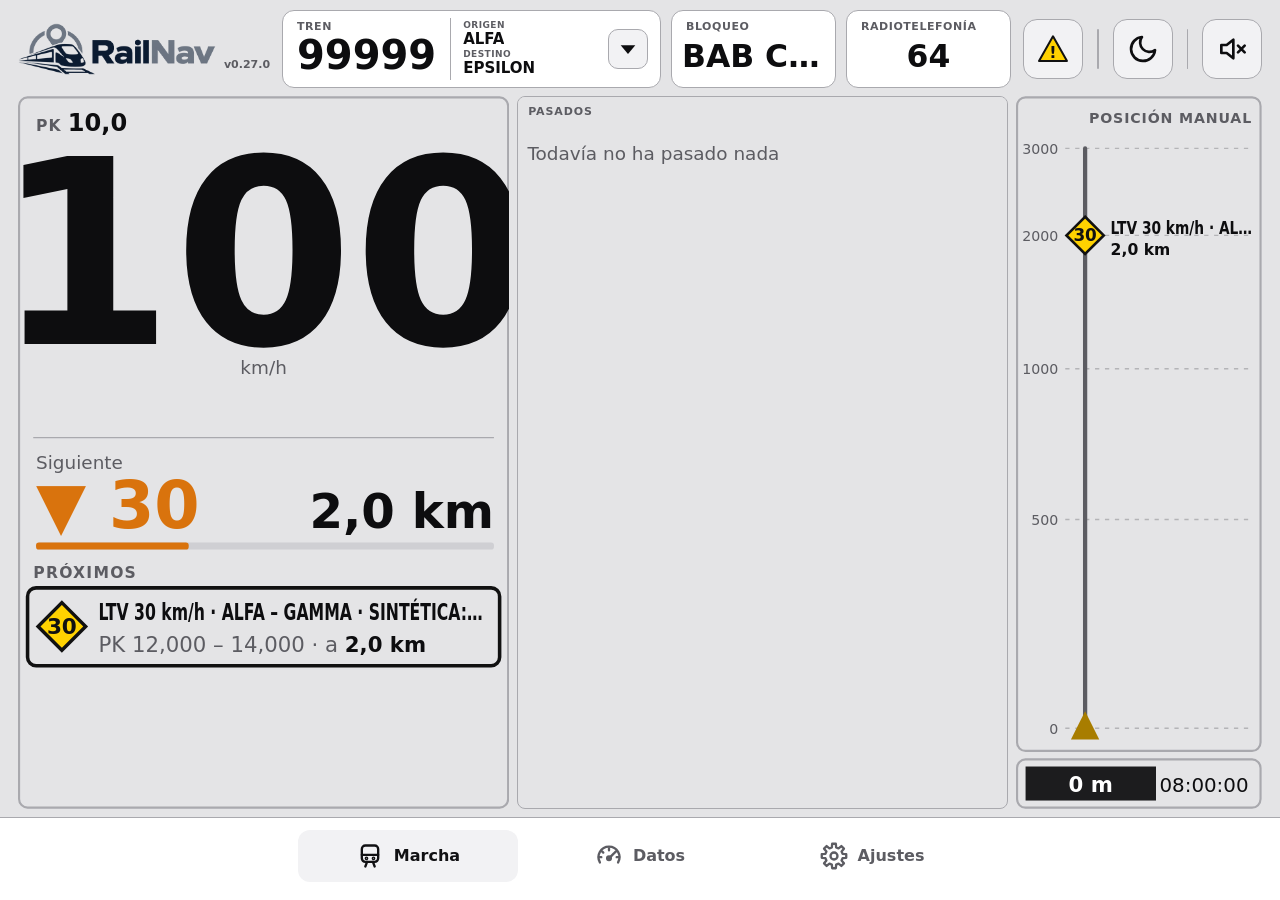
==== commit 1465e826: "RailNav 0.27.0: avisos en el iPad vertical, botones de icono en el DLTV y origen/destino - iPad en v" ====
--- a/index.html
+++ b/index.html
@@ -36,7 +36,7 @@
   </div>
 </div>
 <div class="info" aria-live="polite">
-  <div class="ic ic-tren"><small>Tren</small><b id="in-tren">—</b><span id="in-ruta" class="ic-r"></span><button id="in-ficha" class="ic-tg" aria-expanded="false" aria-controls="pop-ficha" aria-label="Ver los datos del tren" title="Datos del tren" hidden></button></div>
+  <div class="ic ic-tren"><small>Tren</small><b id="in-tren">—</b><span id="in-ruta" class="ic-r"></span><span class="ic-od" id="in-od" hidden><span><i>Origen</i><span id="in-ori" class="od-v"></span></span><span><i>Destino</i><span id="in-des" class="od-v"></span></span></span><button id="in-ficha" class="ic-tg" aria-expanded="false" aria-controls="pop-ficha" aria-label="Ver los datos del tren" title="Datos del tren" hidden></button></div>
   <div class="ic ic-bq"><small>Bloqueo</small><b id="in-bq">—</b></div>
   <div class="ic ic-rd"><small><span class="larga">Radiotelefonía</span><span class="corta">Radio</span></small><b id="in-rd">—</b></div>
 </div>
@@ -192,7 +192,7 @@
    </div>
    <div id="t-cvm" hidden><div id="cv" class="cv"></div></div>
    <div id="t-dltv" hidden>
-    <div class="dl-top"><div class="hj-ley" id="dl-cab"></div><div class="dl-bts"><button id="dl-selb" class="dl-selb" data-dlsel="modo">Seleccionar</button><button class="ltvm-mas" data-ltvman="nueva">+ Añadir LTV</button></div></div>
+    <div class="dl-top"><div class="hj-ley" id="dl-cab"></div><div class="dl-bts"><button id="dl-selb" class="dl-selb dl-ico" data-dlsel="modo" aria-label="Seleccionar LTV" title="Seleccionar LTV"><svg viewBox="0 0 24 24" width="26" height="26" fill="none" stroke="currentColor" stroke-width="2" stroke-linecap="round" stroke-linejoin="round" aria-hidden="true"><rect x="3.5" y="3.5" width="17" height="17" rx="3.5"/><path d="M8 12.5l3 3 5.5-6.5"/></svg></button><button class="ltvm-mas dl-ico" data-ltvman="nueva" aria-label="Añadir LTV" title="Añadir LTV"><svg viewBox="0 0 24 24" width="26" height="26" fill="none" stroke="currentColor" stroke-width="2.8" stroke-linecap="round" aria-hidden="true"><path d="M12 5v14M5 12h14"/></svg></button></div></div>
     <div id="dl-sel" class="dl-sel" hidden></div>
     <div id="dl-man"></div>
     <div class="hj-w" id="dl-w"><table id="dl" class="hj dlc"></table></div>
--- a/css/app.css
+++ b/css/app.css
@@ -1212,3 +1212,60 @@
 :root[data-disp="tablet"] .ic.ic-bq small,:root[data-disp="tablet"] .ic.ic-rd small{position:absolute;top:9px;left:14px}
 :root[data-disp="tablet"] .ic.ic-bq b,:root[data-disp="tablet"] .ic.ic-rd b{width:100%;text-align:center;font-size:clamp(22px,2.6vw,30px)}
 :root[data-disp="tablet"] .ic.ic-bq.cambia b{font-size:17px;line-height:1.1}
+/* v0.26.2 — Cuadro Tren: solo «TREN» y el número (la clase y el trayecto, en la ficha) */
+.ic-tren .ic-r,.ic-tren .ic-cl{display:none}
+/* iPhone: la leyenda del DLTV (Todas · Aplica · A revisar · No aplica) en una sola fila */
+:root[data-disp="telefono"] .dlc-2{flex-wrap:nowrap;gap:4px;width:100%;min-width:0}
+:root[data-disp="telefono"] button.dlc-n{flex:1 1 auto;min-width:0;justify-content:center;gap:4px;padding:3px 5px;min-height:36px}
+:root[data-disp="telefono"] .dlc-n .dl-res{font-size:10.5px;padding:1px 5px}
+:root[data-disp="telefono"] .dlc-n .dlc-tx{padding-left:2px;font-size:11px}
+:root[data-disp="telefono"] .dlc-n b{font-size:14px}
+:root[data-disp="telefono"] .dl-top{gap:8px}
+:root[data-disp="telefono"] .dl-top .hj-ley{width:100%}
+/* iPhone en vertical: la fila de cuadros con la misma altura que antes (el cambio de canal en
+   columna cabe sin agrandarla) */
+@media (orientation:portrait){
+:root[data-disp="telefono"] .info .ic{min-height:74px}
+}
+/* iPad: valores más grandes, a la medida de cada cuadro y sin salirse de sus márgenes */
+:root[data-disp="tablet"] .info .ic{container-type:inline-size;min-height:78px}
+:root[data-disp="tablet"] .ic-tren{justify-content:center}
+:root[data-disp="tablet"] .ic-tren small{position:absolute;top:9px;left:14px}
+:root[data-disp="tablet"] .ic-tren{position:relative;padding-top:22px}
+:root[data-disp="tablet"] .info .ic b,:root[data-disp="tablet"] .ic.ic-bq b,:root[data-disp="tablet"] .ic.ic-rd b{font-size:clamp(22px,17cqw,44px);line-height:1.1}
+:root[data-disp="tablet"] .ic-tren b{font-size:clamp(22px,calc((100cqw - 76px) * .3),44px)}
+:root[data-disp="tablet"] .ic.ic-bq.cambia b{font-size:clamp(15px,9cqw,22px);line-height:1.1}
+:root[data-disp="tablet"] .ic.ic-rd.cambia b{font-size:clamp(20px,14cqw,40px)}
+/* (los cqw cuentan sobre el interior del cuadro, ya sin sus márgenes) */
+:root[data-disp="tablet"] .info .ic b,:root[data-disp="tablet"] .ic.ic-bq b,:root[data-disp="tablet"] .ic.ic-rd b{font-size:clamp(22px,22cqw,44px)}
+:root[data-disp="tablet"] .ic-tren b{font-size:clamp(22px,30cqw,44px)}
+:root[data-disp="tablet"] .ic.ic-rd.cambia b{font-size:clamp(20px,20cqw,40px)}
+/* v0.27.0 — iPad: el cuadro «Tren» más largo, con el origen y el destino a la derecha del
+   número; Bloqueo y Radiotelefonía más cortos. En el iPhone van en el desplegable. */
+.ic-od,.ic-od[hidden]{display:none}
+:root[data-disp="tablet"] .info{grid-template-columns:minmax(0,2.3fr) minmax(0,1fr) minmax(0,1fr)}
+:root[data-disp="tablet"] .ic-tren{flex-direction:row;align-items:center;justify-content:flex-start;gap:14px}
+:root[data-disp="tablet"] .info .ic-tren b{flex:none;font-size:clamp(24px,14cqw,40px)}
+:root[data-disp="tablet"] .ic-od:not([hidden]){display:flex;flex-direction:column;justify-content:center;gap:4px;flex:1 1 auto;min-width:0;align-self:stretch;margin-top:-13px;padding-left:14px;border-left:1.5px solid var(--ln)}
+.ic-od>span{display:flex;align-items:baseline;gap:8px;min-width:0}
+.ic-od i{flex:none;width:54px;font-style:normal;font-size:10px;font-weight:700;letter-spacing:.05em;text-transform:uppercase;color:var(--gy)}
+.ic-od .od-v{min-width:0;font-size:16px;font-weight:700;line-height:1.2;white-space:nowrap;overflow:hidden;text-overflow:ellipsis}
+/* v0.27.0 — Datos → DLTV: «Seleccionar» y «Añadir LTV» como dos botones de icono (casilla y +) */
+.dl-top .dl-ico,:root[data-disp="telefono"] .dl-top .dl-ico{display:flex;align-items:center;justify-content:center;width:48px;height:48px;min-height:0;margin:0;padding:0;border-radius:10px}
+.dl-top .dl-ico[hidden]{display:none}
+.dl-top .dl-ico svg{display:block}
+.dl-bts{margin-left:auto;flex-wrap:nowrap}
+.dl-top .dl-bts .ltvm-mas{margin-left:0}
+/* iPhone: los dos botones a la derecha del título del DLTV, y la leyenda debajo en toda la fila */
+:root[data-disp="telefono"] .dl-top{display:grid;grid-template-columns:minmax(0,1fr) auto;align-items:center;gap:8px 10px}
+:root[data-disp="telefono"] .dl-top #dl-cab{display:contents}
+:root[data-disp="telefono"] .dl-top .dlc-1{grid-column:1;grid-row:1;gap:0 10px;min-width:0}
+:root[data-disp="telefono"] .dl-top .dl-bts{grid-column:2;grid-row:1}
+:root[data-disp="telefono"] .dl-top .dlc-2{grid-column:1/-1;grid-row:2}
+/* iPad en horizontal: el cuadro «Tren» es más estrecho; rótulo encima del nombre para que quepa */
+@media (orientation:landscape){
+:root[data-disp="tablet"] .ic-od:not([hidden]){gap:2px;margin-top:-15px;margin-bottom:-3px;padding-left:12px}
+:root[data-disp="tablet"] .ic-od>span{flex-direction:column;align-items:flex-start;gap:0}
+:root[data-disp="tablet"] .ic-od i{width:auto;font-size:9px;line-height:1.1}
+:root[data-disp="tablet"] .ic-od .od-v{max-width:100%;font-size:15px;line-height:1.15}
+}
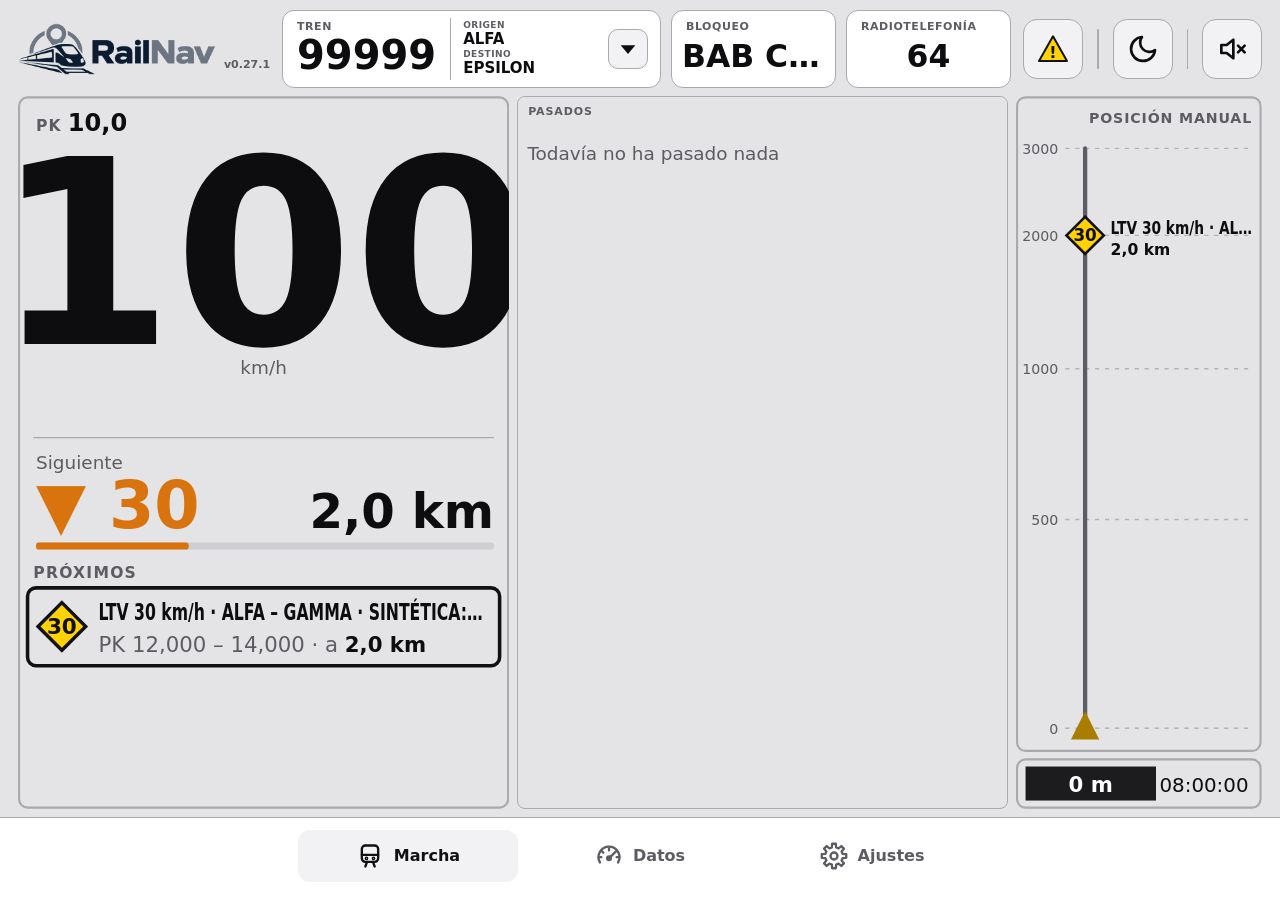
==== commit eeeb7295: "v0.27.1: Datos → DLTV más compacto y con la posición actual - Botones de icono (casilla y +) y de la" ====
--- a/index.html
+++ b/index.html
@@ -187,7 +187,6 @@
   <div class="pn">
    <div class="hj-top"><div class="tabs" id="tabs"><button data-t="hoja" class="on">Hoja de ruta</button><button data-t="dltv">DLTV</button><button data-t="cvm">CVM</button></div><button id="hj-aqui" aria-label="Ir a la posición actual" title="Posición actual"></button></div>
    <div id="t-hoja">
-    <div class="hj-ley"><span><i style="background:#28A0FF"></i>CSV</span><span><i class="i-aqui"></i>Posición actual</span><span><i class="i-rep"></i>Celda combinada</span></div>
     <div class="hj-w" id="hj-w"><table id="tb" class="hj"></table></div>
    </div>
    <div id="t-cvm" hidden><div id="cv" class="cv"></div></div>
--- a/css/app.css
+++ b/css/app.css
@@ -1269,3 +1269,11 @@
 :root[data-disp="tablet"] .ic-od i{width:auto;font-size:9px;line-height:1.1}
 :root[data-disp="tablet"] .ic-od .od-v{max-width:100%;font-size:15px;line-height:1.15}
 }
+/* Datos → DLTV: botones de icono y de la selección del tamaño de las categorías; posición actual
+   (raya encima de la LTV siguiente si el tren no está dentro de ninguna) */
+.dl-top .dl-ico,:root[data-disp="telefono"] .dl-top .dl-ico{width:40px;height:40px}
+:root[data-disp="telefono"] .dl-top .dl-ico{width:36px;height:36px}
+.dl-top .dl-ico svg{width:22px;height:22px}
+.dl-sel button{min-height:40px;padding:4px 10px}
+:root[data-disp="telefono"] .dl-sel button{min-height:36px;padding:3px 8px}
+.dlc tr.pos-antes td{box-shadow:inset 0 3px var(--yl)}
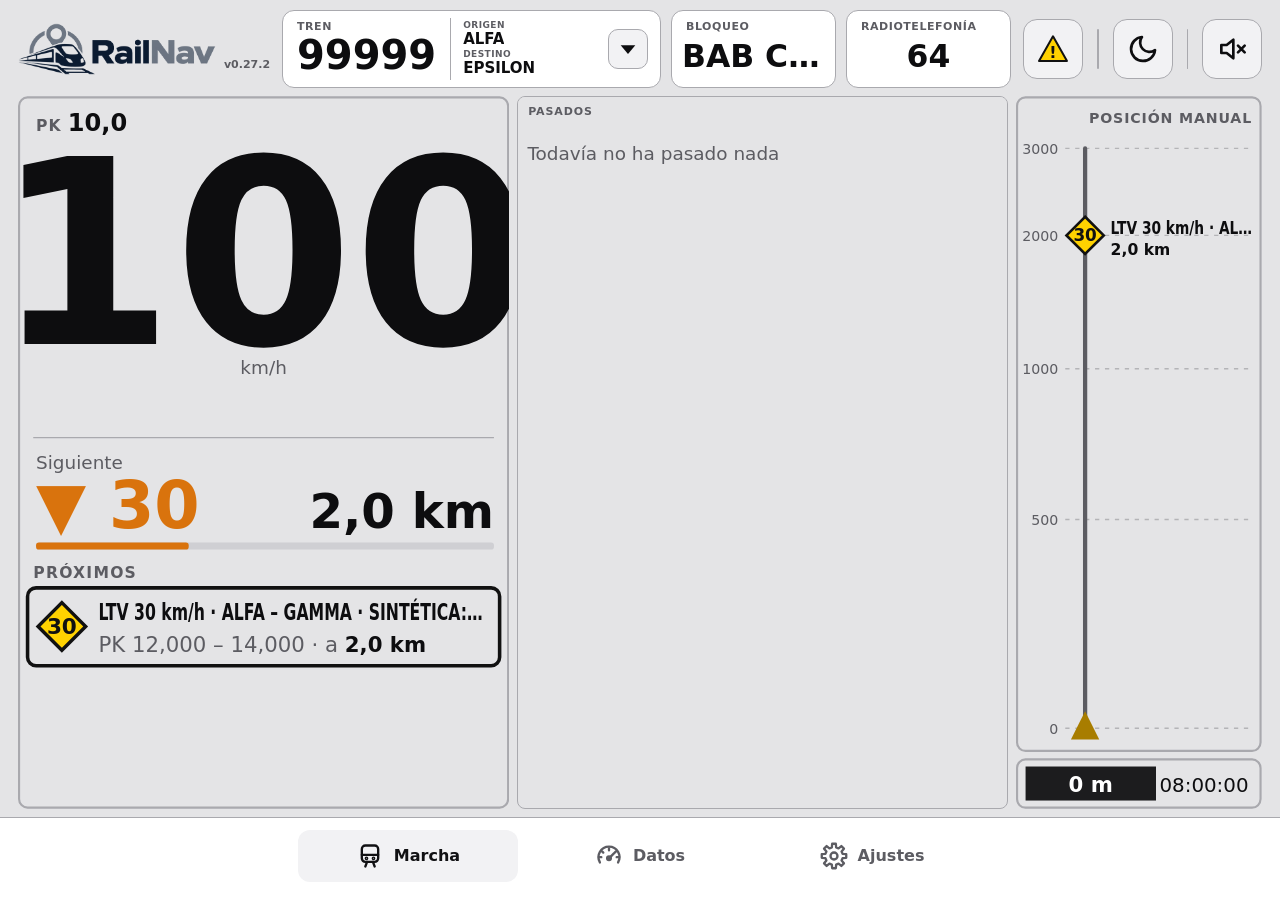
==== commit 443ea810: "v0.27.2: selección del DLTV en ventana, botón de posición apagado en el CVM y posición en la hoja co" ====
--- a/index.html
+++ b/index.html
@@ -80,6 +80,13 @@
   <div class="pn"><b>JSON de pictogramas</b><br><button id="ex">Exportar</button><button id="im">Aplicar JSON</button><button id="rr">Restaurar</button><textarea id="js" spellcheck="false" style="margin-top:8px"></textarea></div>
  </div>
 </div>
+<div id="dlsel" class="modal" hidden>
+ <div class="modal-c dlsel-c" role="dialog" aria-modal="true" aria-labelledby="dlsel-t">
+  <div class="modal-cab"><h2 id="dlsel-t">Seleccionar LTV</h2><button class="modal-x" data-dlsel="fin" aria-label="Cerrar">×</button></div>
+  <div id="dl-sel" class="dl-sel"></div>
+  <div id="dlsel-l" class="dlsel-l"></div>
+ </div>
+</div>
 <div id="rev" class="modal" hidden>
  <div class="modal-c" role="dialog" aria-modal="true" aria-labelledby="rev-t">
   <h2 id="rev-t">Estado de la LTV</h2>
@@ -192,7 +199,6 @@
    <div id="t-cvm" hidden><div id="cv" class="cv"></div></div>
    <div id="t-dltv" hidden>
     <div class="dl-top"><div class="hj-ley" id="dl-cab"></div><div class="dl-bts"><button id="dl-selb" class="dl-selb dl-ico" data-dlsel="modo" aria-label="Seleccionar LTV" title="Seleccionar LTV"><svg viewBox="0 0 24 24" width="26" height="26" fill="none" stroke="currentColor" stroke-width="2" stroke-linecap="round" stroke-linejoin="round" aria-hidden="true"><rect x="3.5" y="3.5" width="17" height="17" rx="3.5"/><path d="M8 12.5l3 3 5.5-6.5"/></svg></button><button class="ltvm-mas dl-ico" data-ltvman="nueva" aria-label="Añadir LTV" title="Añadir LTV"><svg viewBox="0 0 24 24" width="26" height="26" fill="none" stroke="currentColor" stroke-width="2.8" stroke-linecap="round" aria-hidden="true"><path d="M12 5v14M5 12h14"/></svg></button></div></div>
-    <div id="dl-sel" class="dl-sel" hidden></div>
     <div id="dl-man"></div>
     <div class="hj-w" id="dl-w"><table id="dl" class="hj dlc"></table></div>
    </div>
--- a/css/app.css
+++ b/css/app.css
@@ -1277,3 +1277,22 @@
 .dl-sel button{min-height:40px;padding:4px 10px}
 :root[data-disp="telefono"] .dl-sel button{min-height:36px;padding:3px 8px}
 .dlc tr.pos-antes td{box-shadow:inset 0 3px var(--yl)}
+/* v0.27.2: Hoja de ruta con la posición como en DLTV (raya amarilla); botón de posición apagado
+   en el CVM; selección múltiple del DLTV en ventana superpuesta */
+.hj tr.pos-antes td{box-shadow:inset 0 3px var(--yl)}
+.hj tr.pos-despues td{box-shadow:inset 0 -3px var(--yl)}
+#hj-aqui:disabled{opacity:.35;cursor:default;pointer-events:none}
+.dlsel-c{display:flex;flex-direction:column;width:min(640px,100%);overflow:hidden}
+#dlsel .dl-sel{flex:none;margin:0 0 10px;border:0;border-radius:0;padding:0 0 10px;border-bottom:1px solid var(--ln)}
+#dlsel .dlc-2{display:flex;flex-wrap:wrap;gap:6px}
+.dlsel-l{display:flex;flex-direction:column;gap:6px;flex:1;min-height:0;overflow-y:auto;overflow-x:hidden;margin:0 -18px -18px;padding:0 18px 18px;touch-action:pan-y}
+.dlsel-it{display:flex;align-items:center;gap:10px;padding:8px 10px;border:1.5px solid var(--ln);border-radius:10px;cursor:pointer;min-width:0}
+.dlsel-it.on{border-color:var(--ac);background:color-mix(in srgb,var(--ac) 12%,var(--pn))}
+.dlsel-it.aqui{box-shadow:inset 4px 0 var(--yl)}
+.dlsel-it .dl-ck{pointer-events:auto;margin:0}
+.dlsel-g{display:flex;flex-direction:column;gap:3px;min-width:0;flex:1}
+.dlsel-1{display:flex;align-items:center;gap:6px;flex-wrap:wrap}
+.dlsel-1 .vm{margin-left:auto;font-weight:800}
+.dlsel-2{font-size:14px;color:var(--gy);overflow-wrap:anywhere}
+.dlsel-2 b{color:var(--tx)}
+.dlsel-1 .vm{font-size:18px}
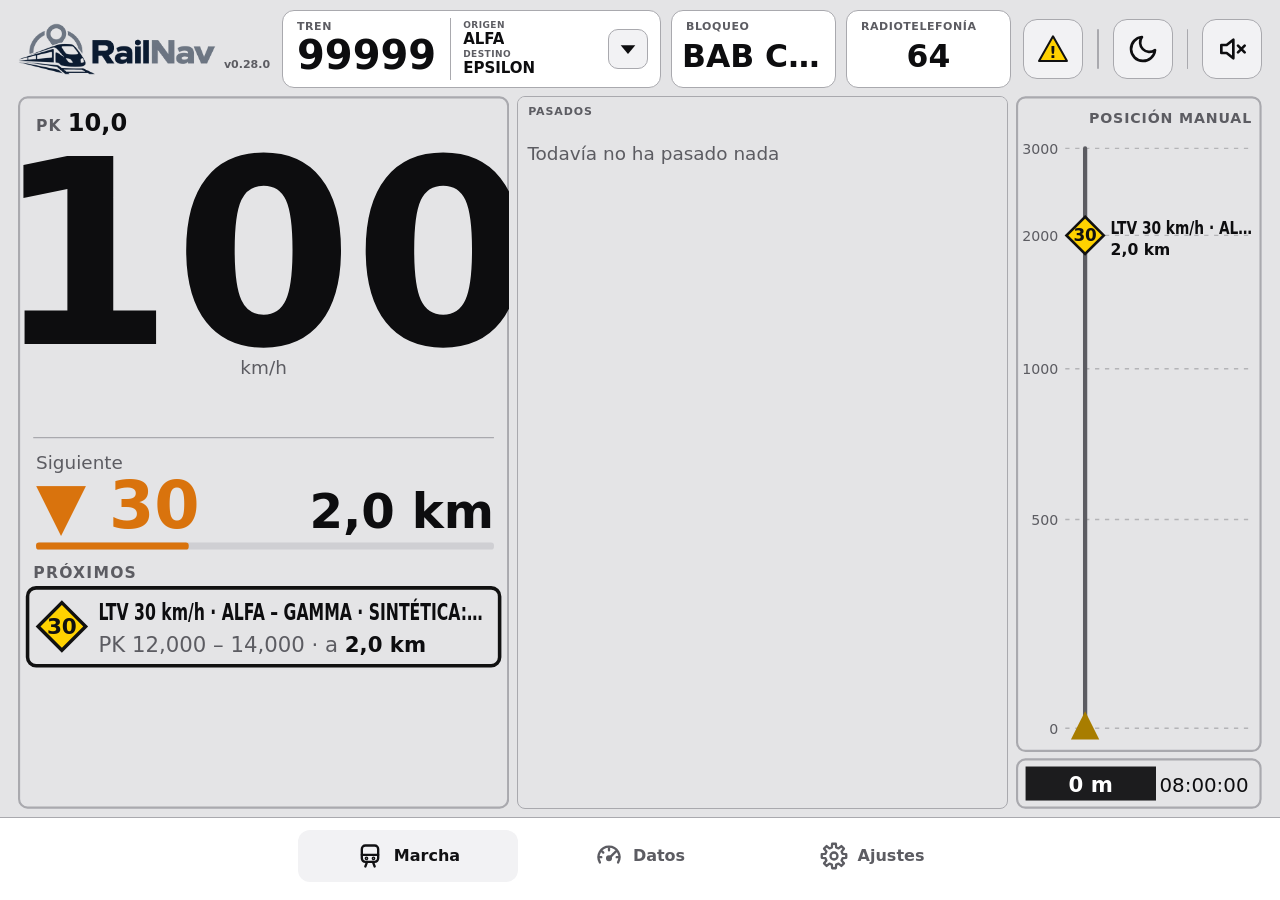
==== commit 14ea5203: "v0.28.0: telefonemas con los códigos de la Consigna C 65/16 de ADIF, texto literal, tipos nuevos (MA" ====
--- a/index.html
+++ b/index.html
@@ -105,33 +105,33 @@
   <form id="tf-form" class="tf-form" hidden autocomplete="off">
    <input type="hidden" id="tf-id">
    <h2 id="tf-titulo" class="tf-titulo"></h2>
+   <label class="tf-meta"><span>Código</span><select id="tf-cod"></select></label>
+   <div id="tf-sit" class="tf-sit tf-meta"></div>
    <div class="tf-2 tf-meta">
-    <label>Número<input id="tf-num" type="number" inputmode="numeric" min="1" max="99" required></label>
+    <label>Número<input id="tf-num" type="number" inputmode="numeric" min="1" max="9999" required></label>
     <label>Hora<input id="tf-hora" type="time" required></label>
    </div>
    <label class="tf-meta">Emisor<input id="tf-emisor" list="tf-emisores" placeholder="p.e. RC CTC"></label>
    <label class="tf-meta">Receptor<input id="tf-receptor" placeholder="Maquinista …"></label>
-   <div class="tf-t tf-meta">Telefonema</div>
-   <div class="seg tf-meta" role="radiogroup" aria-label="Tipo de telefonema">
-    <label><input type="radio" name="tf-tipo" value="ltv" checked>Establece LTV/CSV</label>
-    <label><input type="radio" name="tf-tipo" value="suprime">Suprime LTV/CSV</label>
-    <label><input type="radio" name="tf-tipo" value="registro">Otro</label>
+   <div class="seg tf-meta tf-es" role="radiogroup" aria-label="Establece o suprime">
+    <label><input type="radio" name="tf-tipo" value="ltv" checked>Establecida</label>
+    <label><input type="radio" name="tf-tipo" value="suprime">Suprimida</label>
    </div>
    <div class="tf-lugar">
     <div class="tf-2">
-     <label><span>Velocidad</span><span class="tf-u"><input id="tf-v" type="number" inputmode="numeric" min="1" max="400" placeholder="km/h"><b>km/h</b></span></label>
-     <label>Vía(s)<input id="tf-via" placeholder="p. ej. I, II"></label>
+     <label><span id="tf-v-l">Velocidad</span><span class="tf-u"><input id="tf-v" type="number" inputmode="numeric" min="1" max="400" placeholder="km/h"><b>km/h</b></span></label>
+     <label><span>Vía(s)</span><input id="tf-via" placeholder="p. ej. I, II"></label>
     </div>
     <div class="tf-2">
-     <label>PK inicio<input id="tf-pki" inputmode="decimal" placeholder="p. ej. 45,3"></label>
-     <label>PK final<input id="tf-pkf" inputmode="decimal" placeholder="p. ej. 46,1"></label>
+     <label><span id="tf-pki-l">PK inicio</span><input id="tf-pki" inputmode="decimal" placeholder="p. ej. 45,3"></label>
+     <label><span>PK final</span><input id="tf-pkf" inputmode="decimal" placeholder="p. ej. 46,1"></label>
     </div>
-    <label>Estación inicio<select id="tf-esti"></select></label>
-    <label>Estación final<select id="tf-estf"></select></label>
+    <label><span id="tf-esti-l">Estación inicio</span><select id="tf-esti"></select></label>
+    <label><span id="tf-estf-l">Estación final</span><select id="tf-estf"></select></label>
+    <label><span id="tf-causa-l">Causa</span><input id="tf-causa" placeholder="p. ej. estado de la vía"></label>
     <div id="tf-donde" class="tf-r"></div>
    </div>
    <div class="tf-ltv">
-    <label>Causa<input id="tf-causa" placeholder="p. ej. estado de la vía"></label>
     <div class="tf-t">Señalización</div>
     <div class="seg" role="radiogroup" aria-label="Señalización">
      <label><input type="radio" name="tf-sen" value="si" checked>Señalizada</label>
@@ -143,7 +143,9 @@
      <label><input type="radio" name="tf-csvr" value="no" checked>No</label>
     </div>
    </div>
-   <label class="tf-otro">Mensaje<textarea id="tf-msg" rows="3" placeholder="El texto del telefonema"></textarea></label>
+   <div id="tf-lit" class="tf-lit tf-meta" aria-live="polite"></div>
+   <label class="tf-otro"><span id="tf-msg-l">Información adicional</span><textarea id="tf-msg" rows="3" placeholder="Otras informaciones a tener en cuenta"></textarea></label>
+   <label class="tf-pend tf-meta"><input type="checkbox" id="tf-pend">Pendiente: lo cumplimenta el relevo</label>
    <label class="tf-meta">Firma<input id="tf-firma" placeholder="Apellido del emisor" autocapitalize="words"></label>
    <div id="tf-err" class="tf-err" role="alert"></div>
    <div class="tf-bot"><button type="submit" id="tf-guardar">Guardar</button><button type="button" id="tf-cancelar">Cancelar</button></div>
--- a/css/app.css
+++ b/css/app.css
@@ -706,7 +706,7 @@
 .tf-2{display:grid;grid-template-columns:minmax(0,1fr) minmax(0,1fr);gap:14px}
 .tf-lugar,.tf-ltv{display:flex;flex-direction:column;gap:14px}
 .tf-form .tf-u input{width:auto;flex:1}
-.tf-form[data-tipo="registro"] .tf-lugar,.tf-form:not([data-tipo="ltv"]) .tf-ltv,.tf-form:not([data-tipo="registro"]) .tf-otro{display:none}
+.tf-form[data-tipo="registro"] .tf-lugar,.tf-form:not([data-tipo="ltv"]) .tf-ltv,.tf-form:not([data-cod="LTV3"]) .tf-es{display:none}
 #tf-donde:empty{display:none}
 #tf-donde{font-size:14px;line-height:1.35;padding:8px 10px;border-radius:10px;background:var(--in)}
 :is(#pop-tf,#tf-modal) .seg label{flex:1 1 0;min-width:0;font-size:14px;line-height:1.2;padding:6px 6px}
@@ -1296,3 +1296,14 @@
 .dlsel-2{font-size:14px;color:var(--gy);overflow-wrap:anywhere}
 .dlsel-2 b{color:var(--tx)}
 .dlsel-1 .vm{font-size:18px}
+/* v0.28.0: telefonemas con el código de la Consigna C 65/16, su texto literal y «pendiente» */
+.tf-form [hidden]{display:none!important}
+.tf-sit{margin-top:-8px;font-size:14px;font-weight:600;color:var(--gy)}
+.tf-sit:empty{display:none}
+.tf-lit{padding:10px 12px;border-radius:10px;border:1px solid var(--ln);background:var(--in);font-size:15px;line-height:1.4;color:var(--tx);white-space:pre-wrap}
+.tf-lit:empty{display:none}
+.tf-lit i{display:block;margin-bottom:2px;font-style:normal;font-size:12px;font-weight:700;color:var(--gy);text-transform:uppercase;letter-spacing:.05em}
+.tf-form label.tf-pend{flex-direction:row;align-items:center;gap:10px;min-height:46px;font-size:16px;color:var(--tx)}
+.tf-pend input{flex:none;width:24px!important;height:24px;min-height:0!important;margin:0;accent-color:var(--ac)}
+.tf-chip.pe{background:transparent;color:var(--tx);border-color:var(--tx)}
+.tf-it .tf-cod{font-size:15px;font-weight:800;color:var(--gy);margin-right:-4px}
